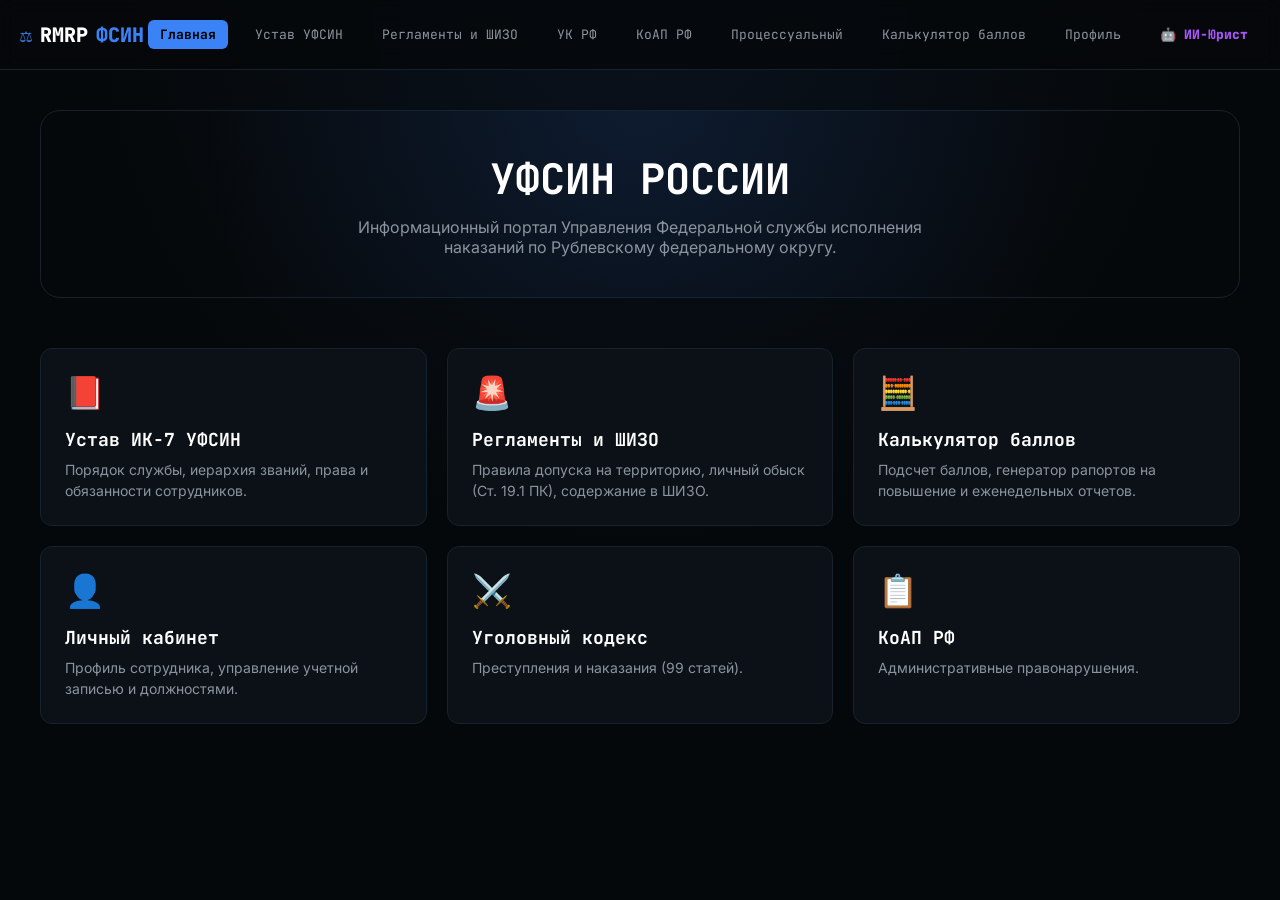
==== index.html @ be0ff06b "Create index.html" ====
<!DOCTYPE html>
<html lang="ru">
<head>
<meta charset="UTF-8">
<meta name="viewport" content="width=device-width, initial-scale=1.0">
<meta name="theme-color" content="#05080a">
<title>RMRP | УФСИН РФ</title>
<link rel="icon" href="data:image/svg+xml,<svg xmlns='http://www.w3.org/2000/svg' viewBox='0 0 100 100'><text y='.9em' font-size='90'>⚖️</text></svg>">
<link href="https://fonts.googleapis.com/css2?family=Inter:wght@400;600;800&family=JetBrains+Mono:wght@400;700&display=swap" rel="stylesheet">
<style>
:root { 
  --bg: #05080a; 
  --card: #0b1116; 
  --border: #16222d; 
  --accent: #3b82f6; /* Синий ФСИН */
  --text: #c9d1d9; 
  --dim: #8b949e; 
}
body { 
  background-color: var(--bg); 
  background-image: radial-gradient(circle at 50% 0%, rgba(59, 130, 246, 0.08), transparent 50%), linear-gradient(rgba(5, 8, 10, 0.95), rgba(5, 8, 10, 0.98));
  background-attachment: fixed; color: var(--text); font-family: 'Inter', sans-serif; margin: 0; padding: 0;
  min-height: 100vh;
}
header { border-bottom: 1px solid var(--border); padding: 20px; display: flex; justify-content: space-between; align-items: center; background: rgba(5, 8, 10, 0.8); backdrop-filter: blur(10px); position: sticky; top: 0; z-index: 100; }
.logo { font-size: 20px; font-weight: 900; font-family: 'JetBrains Mono', monospace; color: #fff; text-decoration: none; display: flex; align-items: center; gap: 8px; }
.logo span { color: var(--accent); }
nav { display: flex; gap: 15px; font-family: 'JetBrains Mono', monospace; font-size: 13px; }
nav a { color: var(--dim); text-decoration: none; padding: 6px 12px; transition: 0.2s; border-radius: 6px; }
nav a:hover, nav a.active { background: rgba(59, 130, 246, 0.1); color: var(--accent); }
nav a.active { background: var(--accent); color: #000; font-weight: bold; }
.container { max-width: 1200px; margin: 0 auto; padding: 40px 20px; }
.hero { text-align: center; margin-bottom: 50px; padding: 40px 20px; background: radial-gradient(circle at 50% 0%, rgba(59, 130, 246, 0.1), transparent 70%); border-radius: 20px; border: 1px solid var(--border); }
.hero h1 { font-family: 'JetBrains Mono', monospace; font-size: 42px; color: #fff; margin: 0 0 10px 0; }
.hero p { color: var(--dim); font-size: 16px; max-width: 600px; margin: 0 auto; }
.grid { display: grid; grid-template-columns: repeat(auto-fill, minmax(300px, 1fr)); gap: 20px; }
.card { background: var(--card); border: 1px solid var(--border); border-radius: 12px; padding: 24px; text-decoration: none; color: inherit; transition: 0.3s; position: relative; overflow: hidden; display: flex; flex-direction: column; }
.card:hover { transform: translateY(-4px); border-color: var(--accent); box-shadow: 0 10px 30px rgba(0,0,0,0.5); }
.card::before { content: ""; position: absolute; left: 0; top: 0; bottom: 0; width: 4px; background: var(--accent); opacity: 0; transition: 0.3s; }
.card:hover::before { opacity: 1; }
.card-icon { font-size: 32px; margin-bottom: 16px; }
.card-title { font-family: 'JetBrains Mono', monospace; font-size: 18px; font-weight: 700; color: #fff; margin-bottom: 8px; }
.card-desc { font-size: 14px; color: var(--dim); line-height: 1.5; }

/* ИИ-ПОМОЩНИК */
#aiBtn { color: #a855f7; font-weight: 900; cursor: pointer; }
.ai-dropdown { position: absolute; top: 70px; right: 20px; width: 350px; background: #0b1116; border: 1px solid #a855f7; border-radius: 12px; box-shadow: 0 10px 40px rgba(0,0,0,0.8); display: none; flex-direction: column; z-index: 999; overflow: hidden; }
.ai-dropdown.active { display: flex; animation: dropIn 0.3s ease; }
@keyframes dropIn { from { opacity: 0; transform: translateY(-10px); } to { opacity: 1; transform: translateY(0); } }
.ai-chat-head { padding: 12px 16px; border-bottom: 1px solid #1a242b; background: #0f1419; display: flex; justify-content: space-between; align-items: center; font-family: monospace; font-size: 13px; font-weight: bold; color: #fff; }
.ai-chat-body { max-height: 300px; overflow-y: auto; padding: 12px; display: flex; flex-direction: column; gap: 8px; background: #05080a; }
.ai-msg { max-width: 85%; padding: 8px 12px; border-radius: 10px; font-size: 12.5px; line-height: 1.4; word-wrap: break-word; }
.ai-msg.bot { background: rgba(168, 85, 247, 0.1); border: 1px solid rgba(168, 85, 247, 0.2); color: #c9d1d9; align-self: flex-start; }
.ai-msg.user { background: #a855f7; color: #fff; align-self: flex-end; }
.ai-msg a { color: #3b82f6; font-weight: bold; text-decoration: none; }
.ai-chat-input-wrap { padding: 10px; border-top: 1px solid #1a242b; display: flex; gap: 8px; background: #0f1419; }
.ai-chat-input { flex: 1; padding: 8px 12px; border-radius: 6px; background: #000; border: 1px solid #1a242b; color: #fff; outline: none; font-family: inherit; }
.ai-chat-send { padding: 0 12px; border-radius: 6px; background: #a855f7; color: #fff; font-weight: bold; border: none; cursor: pointer; }
</style>
</head>
<body>

<header>
  <a href="index.html" class="logo"><span>⚖️</span> RMRP <span>ФСИН</span></a>
  <nav>
    <a href="index.html" class="active">Главная</a>
    <a href="federation-charter.html">Устав УФСИН</a>
    <a href="federation-rules.html">Регламенты и ШИЗО</a>
    <a href="uk.html">УК РФ</a>
    <a href="koap.html">КоАП РФ</a>
    <a href="process.html">Процессуальный</a>
    <a href="audit.html">Калькулятор баллов</a>
    <a href="profile.html">Профиль</a>
    <a href="#" id="aiBtn">🤖 ИИ-Юрист</a>
  </nav>
</header>

<!-- ИИ-ОКНО -->
<div class="ai-dropdown" id="aiDropdown">
  <div class="ai-chat-head">
    <span><span style="color:#a855f7">●</span> Юрист ФСИН (ИИ)</span>
    <span style="font-size:10px; color:#8b949e;">СПРАВКА</span>
  </div>
  <div class="ai-chat-body" id="aiChatBody">
    <div class="ai-msg bot">Приветствую. Спроси меня о статье (напр: "срок за кражу").</div>
  </div>
  <div class="ai-chat-input-wrap">
    <input type="text" class="ai-chat-input" id="aiChatInput" placeholder="Введите вопрос..." onkeypress="if(event.key==='Enter')window.sendAI()">
    <button class="ai-chat-send" onclick="window.sendAI()">➤</button>
  </div>
</div>

<div class="container">
  <div class="hero">
    <h1>УФСИН РОССИИ</h1>
    <p>Информационный портал Управления Федеральной службы исполнения наказаний по Рублевскому федеральному округу.</p>
  </div>

  <div class="grid">
    <a href="federation-charter.html" class="card">
      <div class="card-icon">📕</div>
      <div class="card-title">Устав ИК-7 УФСИН</div>
      <div class="card-desc">Порядок службы, иерархия званий, права и обязанности сотрудников.</div>
    </a>
    <a href="federation-rules.html" class="card">
      <div class="card-icon">🚨</div>
      <div class="card-title">Регламенты и ШИЗО</div>
      <div class="card-desc">Правила допуска на территорию, личный обыск (Ст. 19.1 ПК), содержание в ШИЗО.</div>
    </a>
    <a href="audit.html" class="card">
      <div class="card-icon">🧮</div>
      <div class="card-title">Калькулятор баллов</div>
      <div class="card-desc">Подсчет баллов, генератор рапортов на повышение и еженедельных отчетов.</div>
    </a>
    <a href="profile.html" class="card">
      <div class="card-icon">👤</div>
      <div class="card-title">Личный кабинет</div>
      <div class="card-desc">Профиль сотрудника, управление учетной записью и должностями.</div>
    </a>
    <a href="uk.html" class="card">
      <div class="card-icon">⚔️</div>
      <div class="card-title">Уголовный кодекс</div>
      <div class="card-desc">Преступления и наказания (99 статей).</div>
    </a>
    <a href="koap.html" class="card">
      <div class="card-icon">📋</div>
      <div class="card-title">КоАП РФ</div>
      <div class="card-desc">Административные правонарушения.</div>
    </a>
  </div>
</div>

<script>
  var aiBtn = document.getElementById('aiBtn');
  var aiDropdown = document.getElementById('aiDropdown');

  aiBtn.addEventListener('click', function(e) {
    e.preventDefault();
    aiDropdown.classList.toggle('active');
    if (aiDropdown.classList.contains('active')) {
      document.getElementById('aiChatInput').focus();
    }
  });

  document.addEventListener('click', function(e) {
    if (!aiDropdown.contains(e.target) && !aiBtn.contains(e.target)) {
      aiDropdown.classList.remove('active');
    }
  });

  window.sendAI = function() {
    var input = document.getElementById('aiChatInput');
    var body = document.getElementById('aiChatBody');
    var query = input.value.toLowerCase().trim();
    if (!query) return;

    var userMsg = document.createElement('div');
    userMsg.className = 'ai-msg user';
    userMsg.textContent = input.value;
    body.appendChild(userMsg);
    input.value = '';
    body.scrollTop = body.scrollHeight;

    setTimeout(function() {
      var bestMatch = null;
      var maxScore = 0;
      var KB = [
        { keys: ['убийство', 'убил'], title: 'Статья 37 УК РФ', ans: 'Убийство. 7 лет лишения свободы.', url: 'uk.html#art-37' },
        { keys: ['кража', 'украл'], title: 'Статья 44 УК РФ', ans: 'Кража. Штраф 30.000 или 3 года.', url: 'uk.html#art-44' },
        { keys: ['грабеж', 'ограбил'], title: 'Статья 46 УК РФ', ans: 'Грабеж. 4 года лишения свободы.', url: 'uk.html#art-46' },
        { keys: ['разбой', 'напал'], title: 'Статья 47 УК РФ', ans: 'Разбой. 5 лет лишения свободы.', url: 'uk.html#art-47' },
        { keys: ['адвокат'], title: 'Статья 9 ПК РФ', ans: 'Ожидание адвоката 5 минут.', url: 'process.html' },
        { keys: ['задержание'], title: 'Статья 6 ПК РФ', ans: 'Задержание не более 60 минут.', url: 'process.html' },
        { keys: ['обыск'], title: 'Статья 19.1 ПК РФ', ans: 'Личный обыск без постановления при задержании.', url: 'federation-rules.html' },
        { keys: ['шизо', 'изолятор'], title: 'ШИЗО', ans: 'Помещение в ШИЗО за нарушение режима.', url: 'federation-rules.html' }
      ];

      KB.forEach(function(item) {
        var score = 0;
        item.keys.forEach(function(k) { if (query.includes(k)) score++; });
        if (score > maxScore) { maxScore = score; bestMatch = item; }
      });

      var botMsg = document.createElement('div');
      botMsg.className = 'ai-msg bot';
      if (bestMatch) {
        botMsg.innerHTML = '<strong>' + bestMatch.title + '</strong><br>' + bestMatch.ans + '<br><br><a href="' + bestMatch.url + '">🔗 Перейти к статье</a>';
      } else {
        botMsg.innerHTML = 'Не нашел статью. Спросите иначе (напр: "срок за кражу").';
      }
      body.appendChild(botMsg);
      body.scrollTop = body.scrollHeight;
    }, 500);
  };
</script>
</body>
</html>
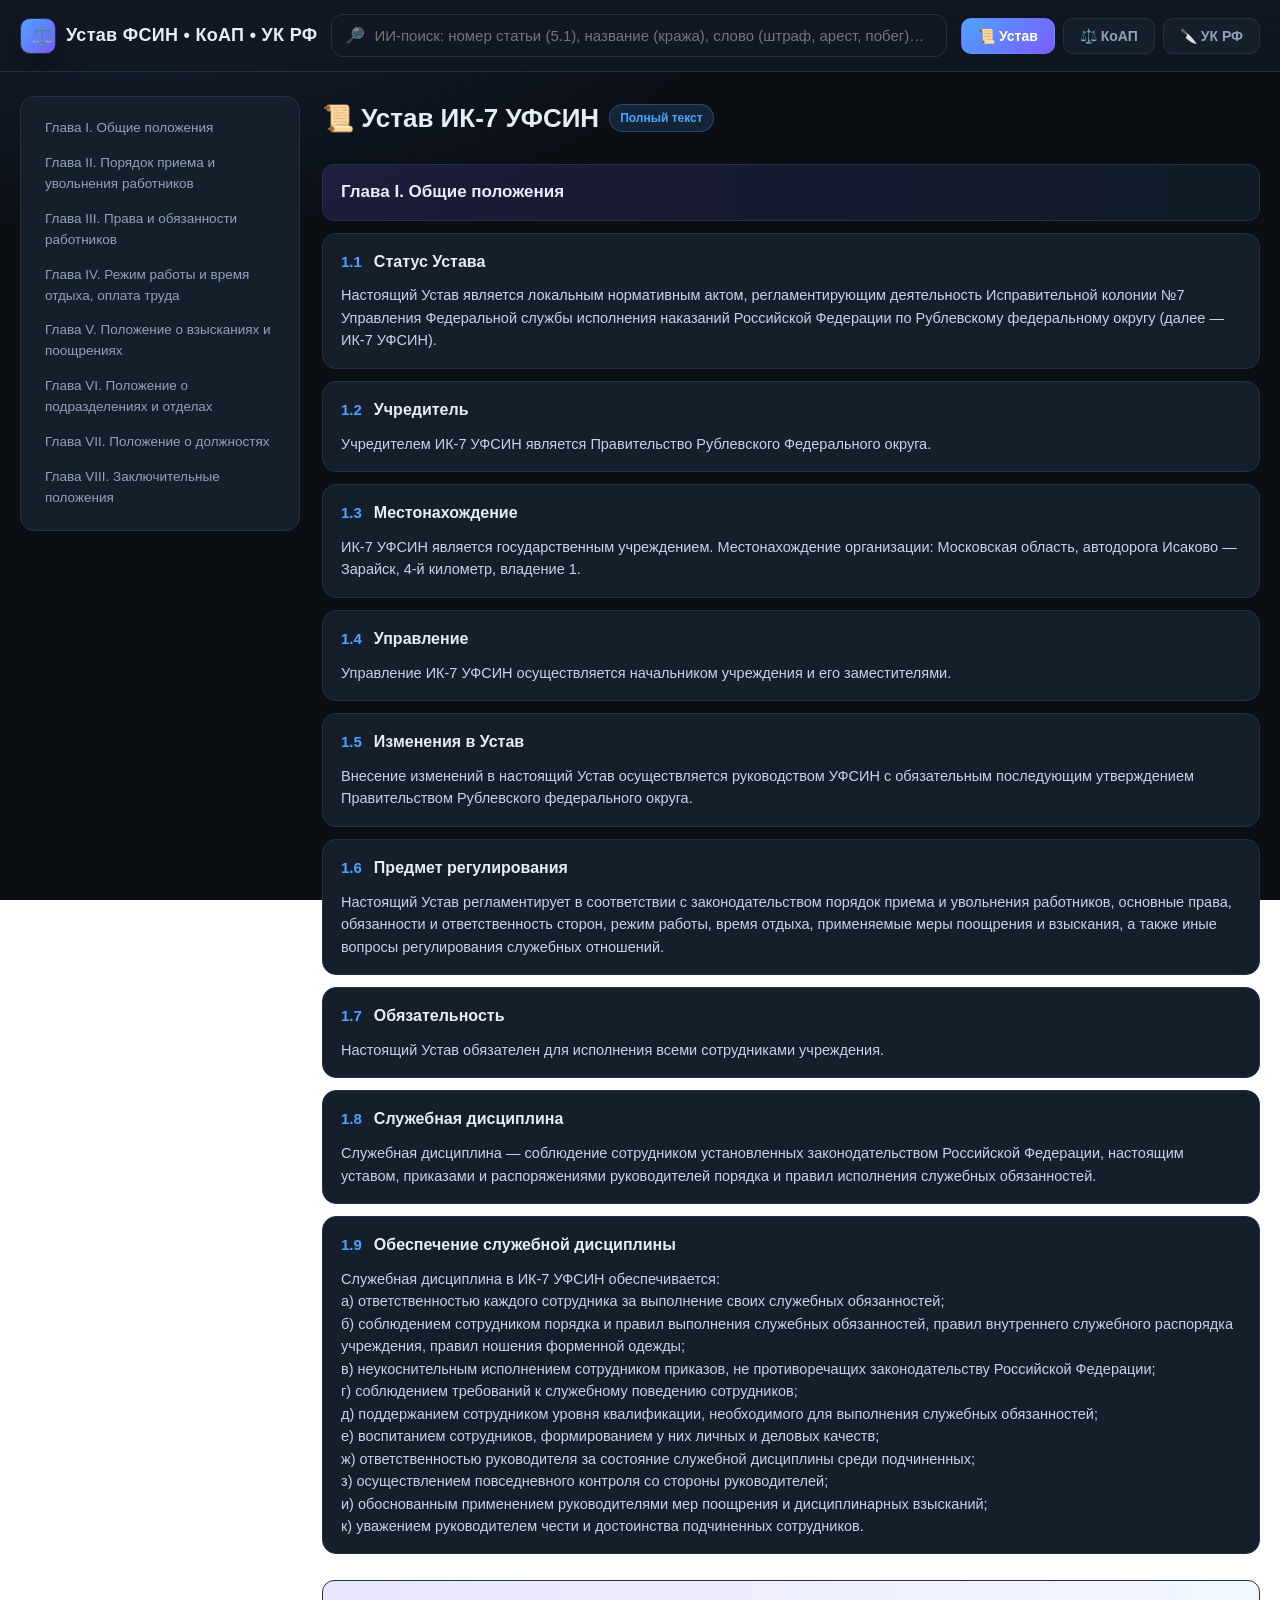
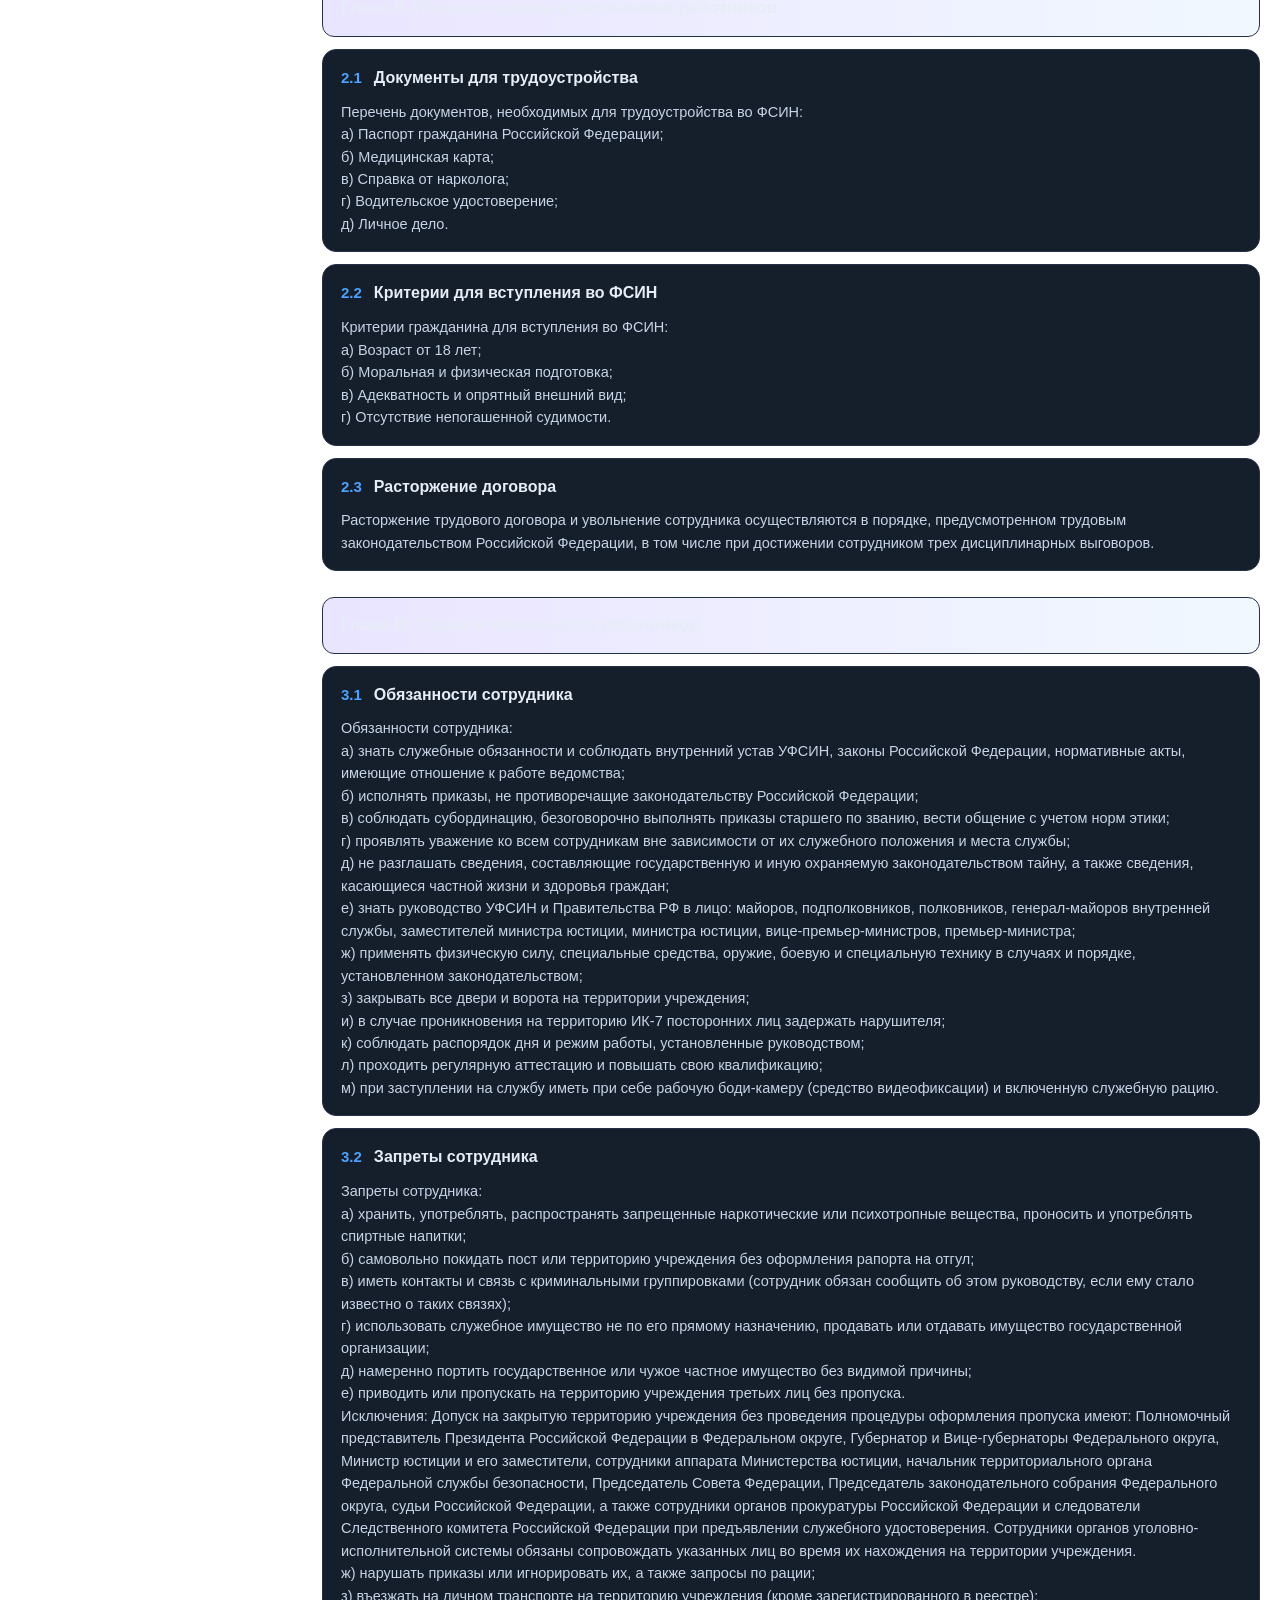
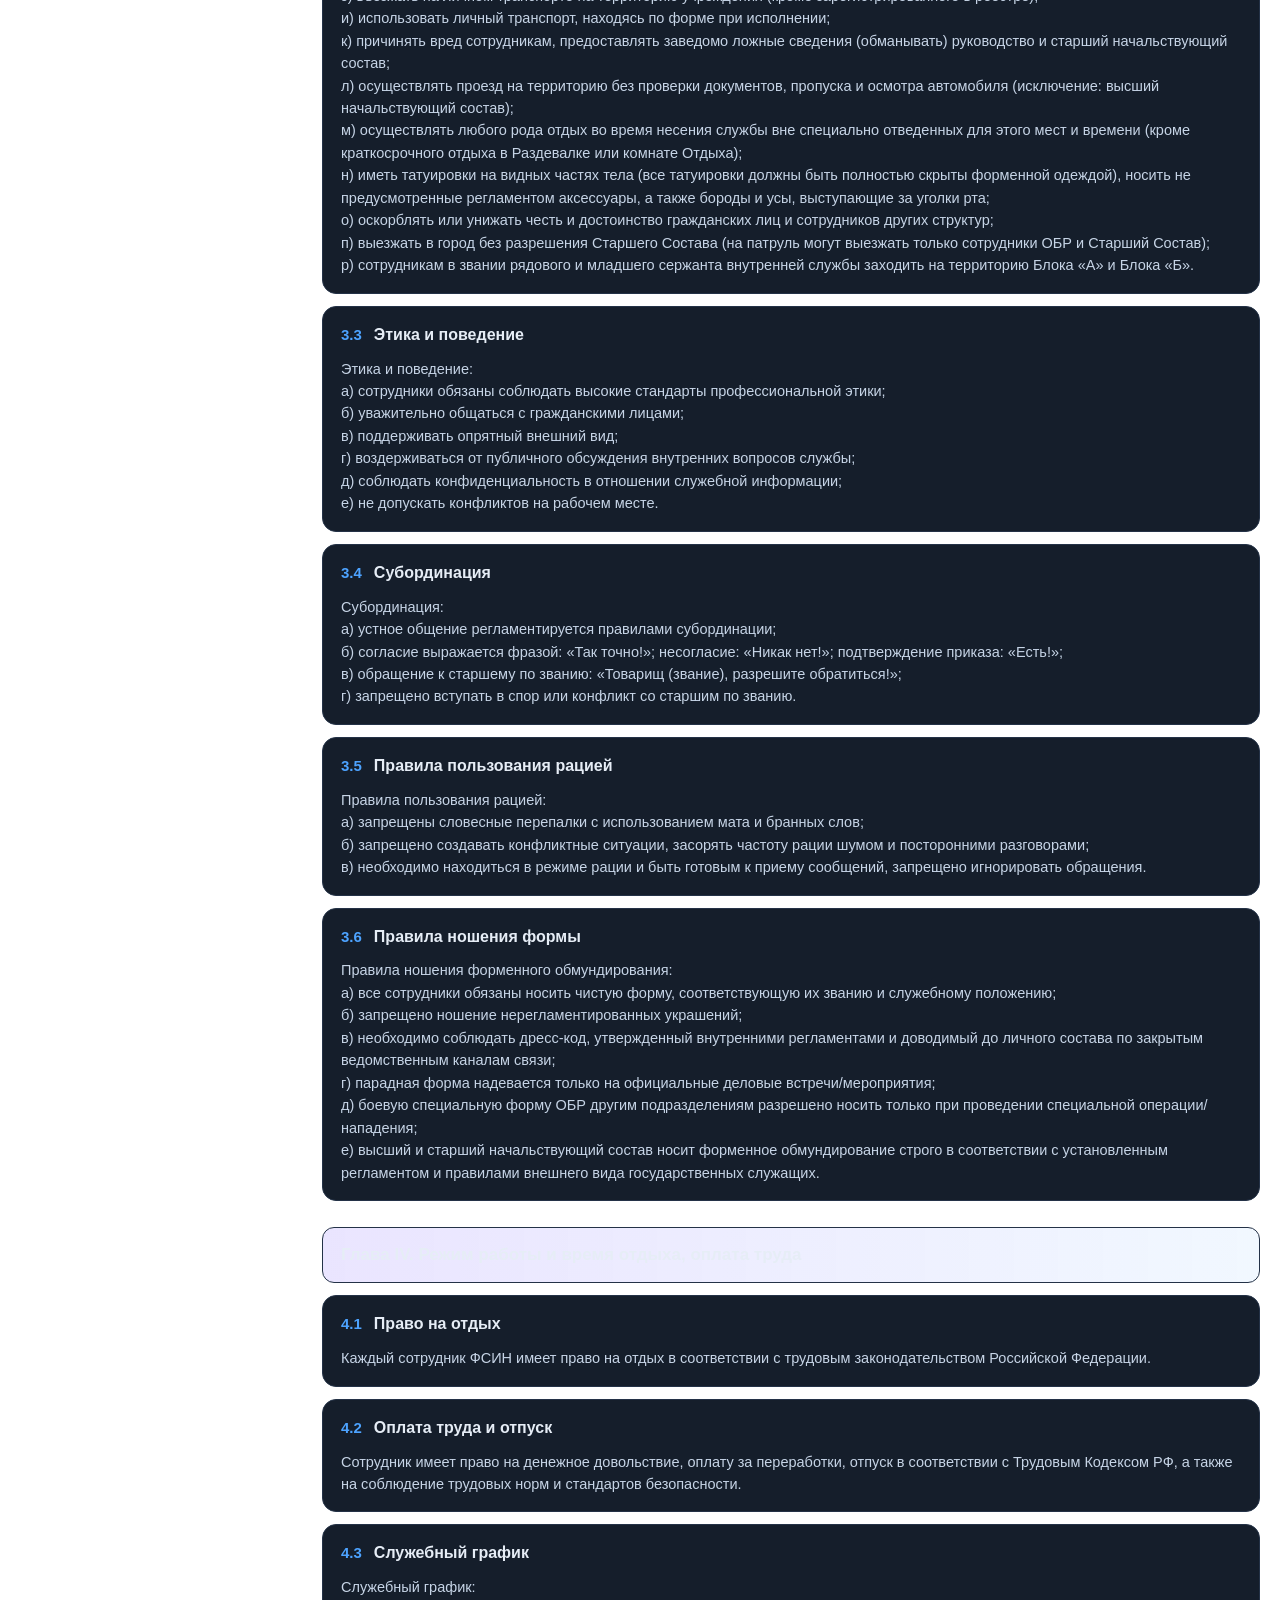
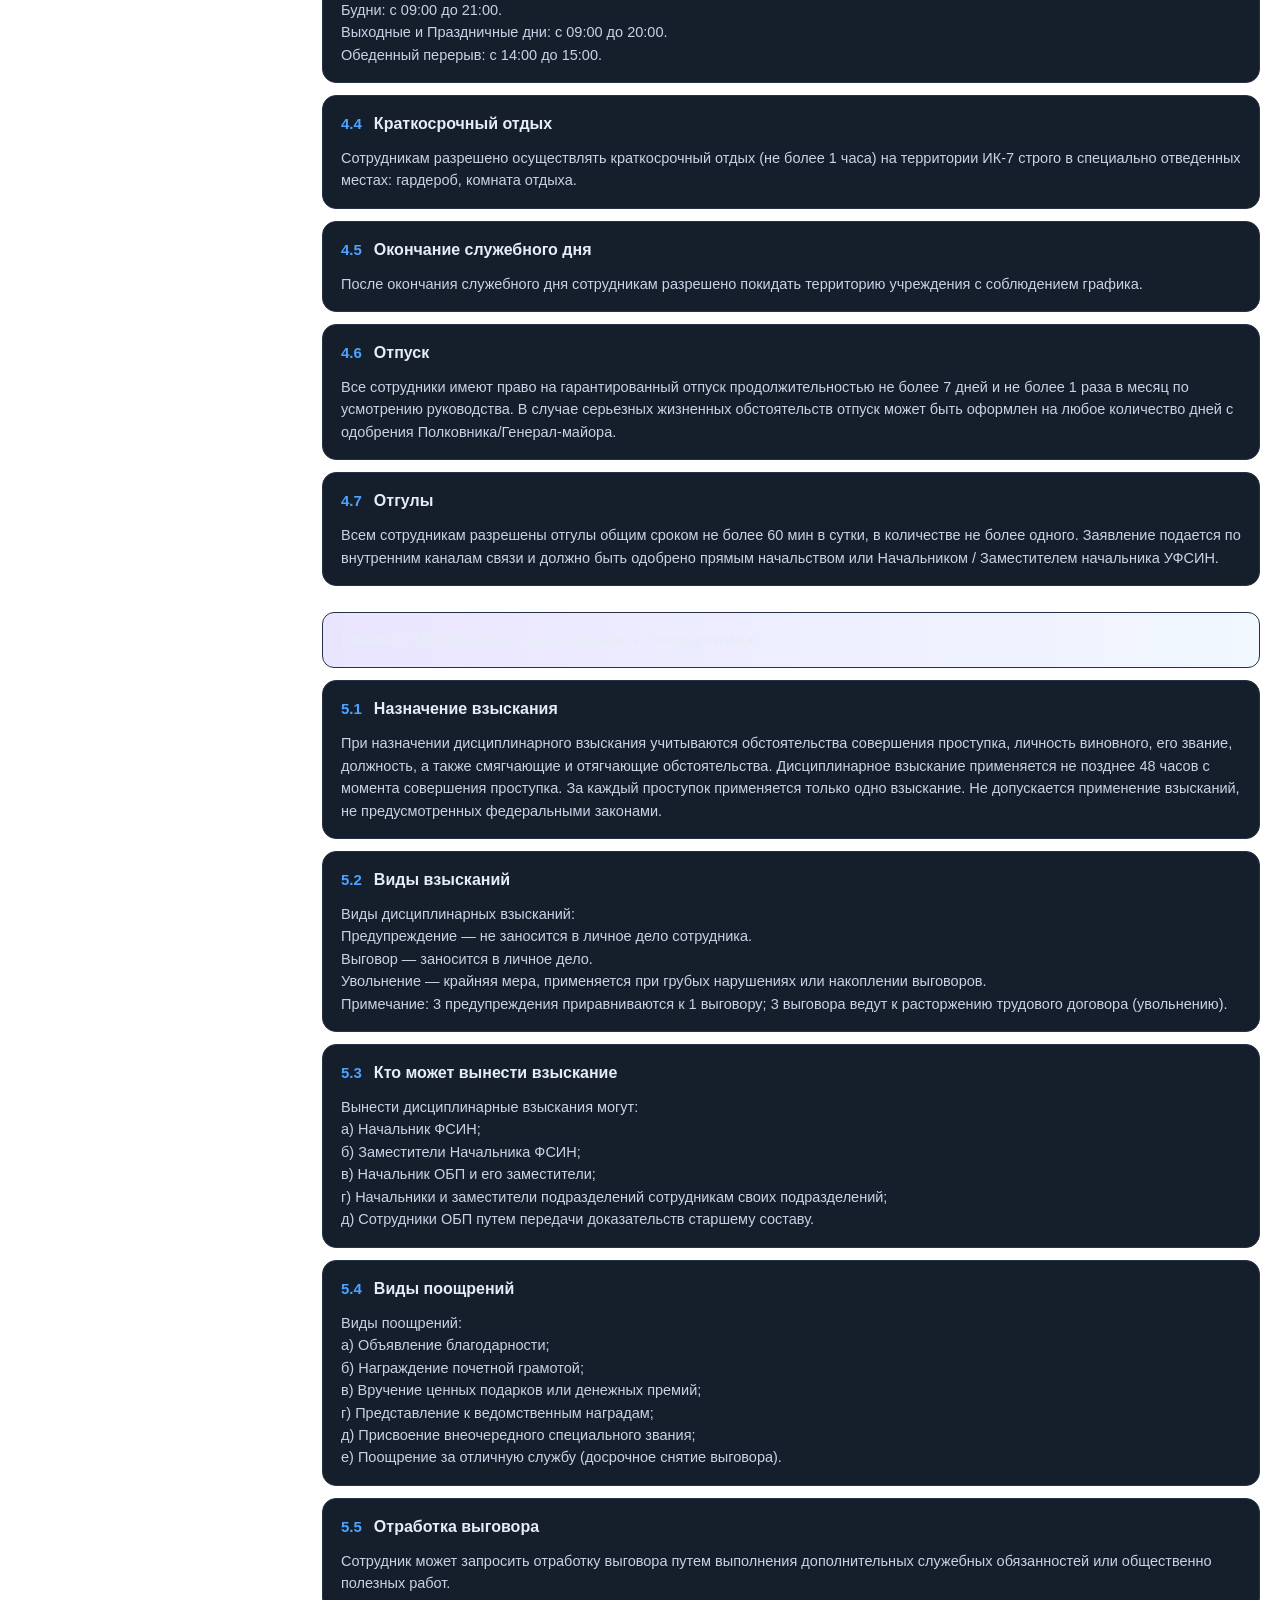
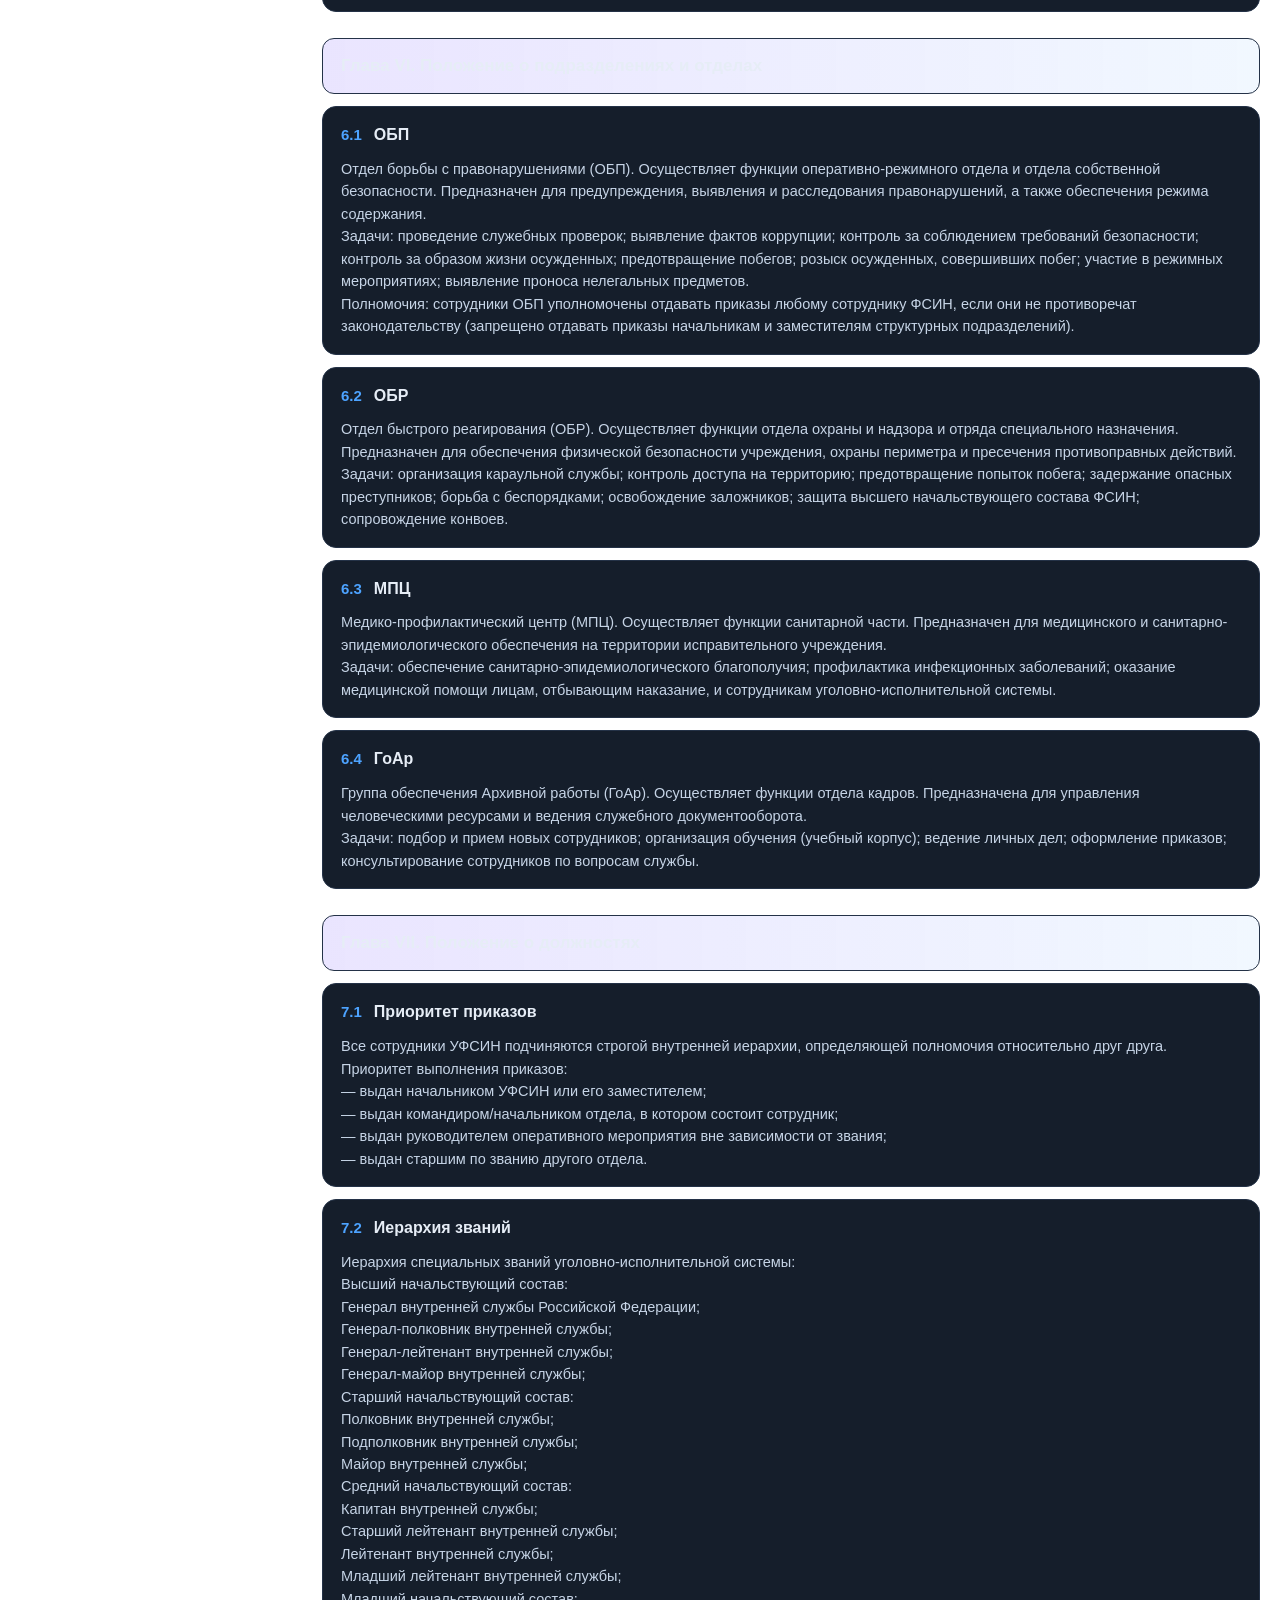
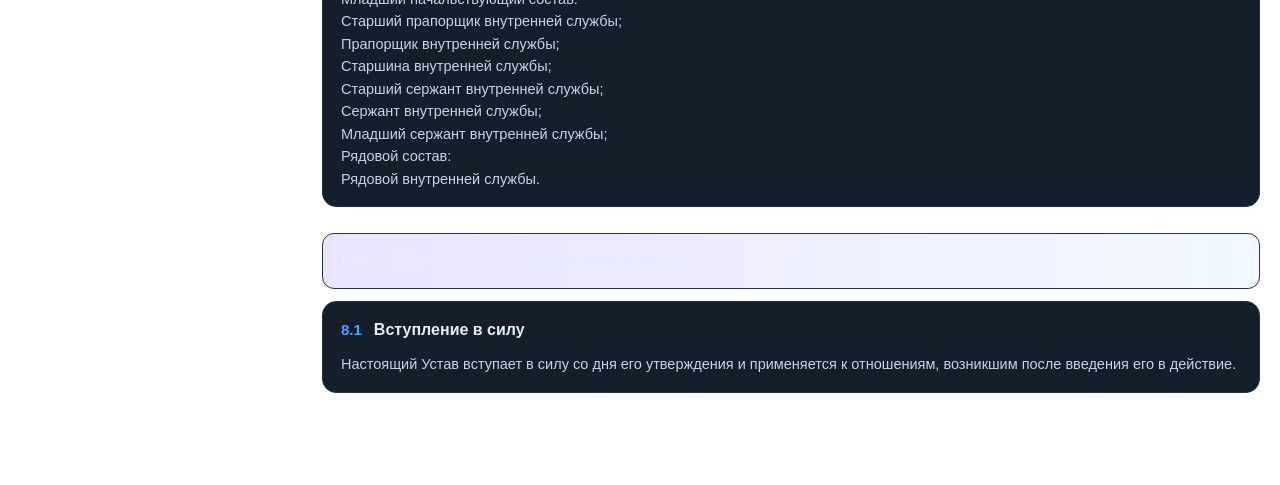
==== commit a7d03d49: "Update index.html" ====
--- a/index.html
+++ b/index.html
@@ -3,195 +3,1456 @@
 <head>
 <meta charset="UTF-8">
 <meta name="viewport" content="width=device-width, initial-scale=1.0">
-<meta name="theme-color" content="#05080a">
-<title>RMRP | УФСИН РФ</title>
-<link rel="icon" href="data:image/svg+xml,<svg xmlns='http://www.w3.org/2000/svg' viewBox='0 0 100 100'><text y='.9em' font-size='90'>⚖️</text></svg>">
-<link href="https://fonts.googleapis.com/css2?family=Inter:wght@400;600;800&family=JetBrains+Mono:wght@400;700&display=swap" rel="stylesheet">
+<title>Устав ФСИН • КоАП • УК РФ — Справочник</title>
 <style>
-:root { 
-  --bg: #05080a; 
-  --card: #0b1116; 
-  --border: #16222d; 
-  --accent: #3b82f6; /* Синий ФСИН */
-  --text: #c9d1d9; 
-  --dim: #8b949e; 
-}
-body { 
-  background-color: var(--bg); 
-  background-image: radial-gradient(circle at 50% 0%, rgba(59, 130, 246, 0.08), transparent 50%), linear-gradient(rgba(5, 8, 10, 0.95), rgba(5, 8, 10, 0.98));
-  background-attachment: fixed; color: var(--text); font-family: 'Inter', sans-serif; margin: 0; padding: 0;
-  min-height: 100vh;
-}
-header { border-bottom: 1px solid var(--border); padding: 20px; display: flex; justify-content: space-between; align-items: center; background: rgba(5, 8, 10, 0.8); backdrop-filter: blur(10px); position: sticky; top: 0; z-index: 100; }
-.logo { font-size: 20px; font-weight: 900; font-family: 'JetBrains Mono', monospace; color: #fff; text-decoration: none; display: flex; align-items: center; gap: 8px; }
-.logo span { color: var(--accent); }
-nav { display: flex; gap: 15px; font-family: 'JetBrains Mono', monospace; font-size: 13px; }
-nav a { color: var(--dim); text-decoration: none; padding: 6px 12px; transition: 0.2s; border-radius: 6px; }
-nav a:hover, nav a.active { background: rgba(59, 130, 246, 0.1); color: var(--accent); }
-nav a.active { background: var(--accent); color: #000; font-weight: bold; }
-.container { max-width: 1200px; margin: 0 auto; padding: 40px 20px; }
-.hero { text-align: center; margin-bottom: 50px; padding: 40px 20px; background: radial-gradient(circle at 50% 0%, rgba(59, 130, 246, 0.1), transparent 70%); border-radius: 20px; border: 1px solid var(--border); }
-.hero h1 { font-family: 'JetBrains Mono', monospace; font-size: 42px; color: #fff; margin: 0 0 10px 0; }
-.hero p { color: var(--dim); font-size: 16px; max-width: 600px; margin: 0 auto; }
-.grid { display: grid; grid-template-columns: repeat(auto-fill, minmax(300px, 1fr)); gap: 20px; }
-.card { background: var(--card); border: 1px solid var(--border); border-radius: 12px; padding: 24px; text-decoration: none; color: inherit; transition: 0.3s; position: relative; overflow: hidden; display: flex; flex-direction: column; }
-.card:hover { transform: translateY(-4px); border-color: var(--accent); box-shadow: 0 10px 30px rgba(0,0,0,0.5); }
-.card::before { content: ""; position: absolute; left: 0; top: 0; bottom: 0; width: 4px; background: var(--accent); opacity: 0; transition: 0.3s; }
-.card:hover::before { opacity: 1; }
-.card-icon { font-size: 32px; margin-bottom: 16px; }
-.card-title { font-family: 'JetBrains Mono', monospace; font-size: 18px; font-weight: 700; color: #fff; margin-bottom: 8px; }
-.card-desc { font-size: 14px; color: var(--dim); line-height: 1.5; }
-
-/* ИИ-ПОМОЩНИК */
-#aiBtn { color: #a855f7; font-weight: 900; cursor: pointer; }
-.ai-dropdown { position: absolute; top: 70px; right: 20px; width: 350px; background: #0b1116; border: 1px solid #a855f7; border-radius: 12px; box-shadow: 0 10px 40px rgba(0,0,0,0.8); display: none; flex-direction: column; z-index: 999; overflow: hidden; }
-.ai-dropdown.active { display: flex; animation: dropIn 0.3s ease; }
-@keyframes dropIn { from { opacity: 0; transform: translateY(-10px); } to { opacity: 1; transform: translateY(0); } }
-.ai-chat-head { padding: 12px 16px; border-bottom: 1px solid #1a242b; background: #0f1419; display: flex; justify-content: space-between; align-items: center; font-family: monospace; font-size: 13px; font-weight: bold; color: #fff; }
-.ai-chat-body { max-height: 300px; overflow-y: auto; padding: 12px; display: flex; flex-direction: column; gap: 8px; background: #05080a; }
-.ai-msg { max-width: 85%; padding: 8px 12px; border-radius: 10px; font-size: 12.5px; line-height: 1.4; word-wrap: break-word; }
-.ai-msg.bot { background: rgba(168, 85, 247, 0.1); border: 1px solid rgba(168, 85, 247, 0.2); color: #c9d1d9; align-self: flex-start; }
-.ai-msg.user { background: #a855f7; color: #fff; align-self: flex-end; }
-.ai-msg a { color: #3b82f6; font-weight: bold; text-decoration: none; }
-.ai-chat-input-wrap { padding: 10px; border-top: 1px solid #1a242b; display: flex; gap: 8px; background: #0f1419; }
-.ai-chat-input { flex: 1; padding: 8px 12px; border-radius: 6px; background: #000; border: 1px solid #1a242b; color: #fff; outline: none; font-family: inherit; }
-.ai-chat-send { padding: 0 12px; border-radius: 6px; background: #a855f7; color: #fff; font-weight: bold; border: none; cursor: pointer; }
+  :root{
+    --bg:#0b0f14;
+    --bg2:#111823;
+    --card:#151e2b;
+    --card2:#1a2536;
+    --line:#243247;
+    --txt:#e6edf6;
+    --muted:#8ea3bd;
+    --accent:#4da3ff;
+    --accent2:#7c5cff;
+    --ok:#2ecc71;
+    --warn:#ffb020;
+    --danger:#ff4d5e;
+    --shadow:0 10px 30px rgba(0,0,0,.35);
+    --radius:14px;
+  }
+  *{box-sizing:border-box}
+  html,body{margin:0;padding:0;background:radial-gradient(1200px 600px at 10% -10%, #16233a 0%, var(--bg) 55%) fixed;color:var(--txt);font-family:"Segoe UI",Roboto,Arial,sans-serif;line-height:1.55}
+  a{color:var(--accent);text-decoration:none}
+  header{
+    position:sticky;top:0;z-index:50;
+    backdrop-filter:blur(14px);
+    background:linear-gradient(180deg, rgba(17,24,35,.92), rgba(17,24,35,.75));
+    border-bottom:1px solid var(--line);
+  }
+  .topbar{max-width:1400px;margin:0 auto;padding:14px 20px;display:flex;gap:14px;align-items:center;flex-wrap:wrap}
+  .logo{display:flex;align-items:center;gap:10px;font-weight:800;font-size:18px;letter-spacing:.3px}
+  .logo .badge{width:36px;height:36px;border-radius:10px;background:linear-gradient(135deg,var(--accent),var(--accent2));display:grid;place-items:center;font-size:18px;box-shadow:var(--shadow)}
+  .search-wrap{flex:1;min-width:260px;position:relative}
+  #search{
+    width:100%;padding:12px 16px 12px 42px;border-radius:12px;border:1px solid var(--line);
+    background:var(--bg2);color:var(--txt);font-size:15px;outline:none;transition:.2s;
+  }
+  #search:focus{border-color:var(--accent);box-shadow:0 0 0 3px rgba(77,163,255,.15)}
+  .search-icon{position:absolute;left:14px;top:50%;transform:translateY(-50%);opacity:.6}
+  .tabs{display:flex;gap:8px;flex-wrap:wrap}
+  .tab{padding:9px 16px;border-radius:10px;border:1px solid var(--line);background:var(--card);color:var(--muted);cursor:pointer;font-weight:600;font-size:14px;transition:.2s}
+  .tab:hover{color:var(--txt);border-color:#34496a}
+  .tab.active{background:linear-gradient(135deg,var(--accent),var(--accent2));color:#fff;border-color:transparent}
+  .layout{max-width:1400px;margin:0 auto;display:grid;grid-template-columns:280px 1fr;gap:22px;padding:22px 20px 80px}
+  nav.toc{
+    position:sticky;top:96px;align-self:start;max-height:calc(100vh - 120px);overflow:auto;
+    background:var(--card);border:1px solid var(--line);border-radius:var(--radius);padding:14px;
+  }
+  nav.toc h4{margin:10px 6px 6px;font-size:11px;letter-spacing:1.4px;text-transform:uppercase;color:var(--muted)}
+  nav.toc a{display:block;padding:7px 10px;border-radius:8px;color:var(--muted);font-size:13.5px}
+  nav.toc a:hover{background:var(--card2);color:var(--txt)}
+  main{min-width:0}
+  section.doc{display:none}
+  section.doc.active{display:block;animation:fade .25s ease}
+  @keyframes fade{from{opacity:0;transform:translateY(6px)}to{opacity:1;transform:none}}
+  .doc-title{font-size:26px;font-weight:800;margin:4px 0 18px;display:flex;align-items:center;gap:10px}
+  .doc-title .pill{font-size:12px;font-weight:700;padding:4px 10px;border-radius:999px;background:rgba(77,163,255,.15);color:var(--accent);border:1px solid rgba(77,163,255,.3)}
+  .chapter{margin:26px 0 10px;padding:14px 18px;border-radius:12px;background:linear-gradient(90deg, rgba(124,92,255,.16), rgba(77,163,255,.08));border:1px solid var(--line);font-weight:800;font-size:17px;scroll-margin-top:100px}
+  .article{background:var(--card);border:1px solid var(--line);border-radius:var(--radius);padding:16px 18px;margin:12px 0;transition:.2s;scroll-margin-top:100px}
+  .article:hover{border-color:#34496a;transform:translateY(-1px)}
+  .article.hit{outline:2px solid var(--accent);box-shadow:0 0 0 4px rgba(77,163,255,.15)}
+  .art-head{display:flex;align-items:flex-start;gap:12px;justify-content:space-between;flex-wrap:wrap}
+  .art-num{font-weight:800;color:var(--accent);font-size:15px;white-space:nowrap}
+  .art-title{font-weight:700;font-size:16px;flex:1;min-width:200px}
+  .art-body{margin-top:10px;color:#c6d4e6;font-size:14.5px;white-space:pre-wrap}
+  .badges{display:flex;gap:6px;flex-wrap:wrap;margin-top:10px}
+  .badge{font-size:12px;font-weight:700;padding:4px 10px;border-radius:999px;border:1px solid var(--line);background:var(--card2)}
+  .b-fine{color:#ffd166;border-color:rgba(255,209,102,.35);background:rgba(255,209,102,.08)}
+  .b-term{color:#ff7b8a;border-color:rgba(255,123,138,.35);background:rgba(255,123,138,.08)}
+  .b-prp{color:#9b8cff;border-color:rgba(155,140,255,.35);background:rgba(155,140,255,.08)}
+  .b-ok{color:#5ee6a0;border-color:rgba(94,230,160,.35);background:rgba(94,230,160,.08)}
+  .b-warn{color:#ffb020;border-color:rgba(255,176,32,.35);background:rgba(255,176,32,.08)}
+  .no-results{padding:40px;text-align:center;color:var(--muted);border:1px dashed var(--line);border-radius:var(--radius);margin:20px 0}
+  .hit-stats{position:fixed;right:20px;bottom:20px;background:var(--card);border:1px solid var(--line);border-radius:12px;padding:10px 16px;font-size:13px;color:var(--muted);box-shadow:var(--shadow);display:none;z-index:60}
+  .hit-stats.show{display:block}
+  .hit-stats b{color:var(--accent)}
+  @media(max-width:900px){.layout{grid-template-columns:1fr}nav.toc{position:static;max-height:none;order:2}}
+  ::-webkit-scrollbar{width:10px;height:10px}
+  ::-webkit-scrollbar-thumb{background:#26364f;border-radius:10px}
+  ::-webkit-scrollbar-track{background:transparent}
+  mark{background:rgba(77,163,255,.35);color:#fff;border-radius:3px;padding:0 2px}
 </style>
 </head>
 <body>
 
 <header>
-  <a href="index.html" class="logo"><span>⚖️</span> RMRP <span>ФСИН</span></a>
-  <nav>
-    <a href="index.html" class="active">Главная</a>
-    <a href="federation-charter.html">Устав УФСИН</a>
-    <a href="federation-rules.html">Регламенты и ШИЗО</a>
-    <a href="uk.html">УК РФ</a>
-    <a href="koap.html">КоАП РФ</a>
-    <a href="process.html">Процессуальный</a>
-    <a href="audit.html">Калькулятор баллов</a>
-    <a href="profile.html">Профиль</a>
-    <a href="#" id="aiBtn">🤖 ИИ-Юрист</a>
-  </nav>
+  <div class="topbar">
+    <div class="logo"><div class="badge">⚖️</div><div>Устав ФСИН • КоАП • УК РФ</div></div>
+    <div class="search-wrap">
+      <span class="search-icon">🔎</span>
+      <input id="search" type="text" placeholder="ИИ-поиск: номер статьи (5.1), название (кража), слово (штраф, арест, побег)…">
+    </div>
+    <div class="tabs">
+      <button class="tab active" data-doc="ustav">📜 Устав</button>
+      <button class="tab" data-doc="koap">⚖️ КоАП</button>
+      <button class="tab" data-doc="uk">🔪 УК РФ</button>
+    </div>
+  </div>
 </header>
 
-<!-- ИИ-ОКНО -->
-<div class="ai-dropdown" id="aiDropdown">
-  <div class="ai-chat-head">
-    <span><span style="color:#a855f7">●</span> Юрист ФСИН (ИИ)</span>
-    <span style="font-size:10px; color:#8b949e;">СПРАВКА</span>
-  </div>
-  <div class="ai-chat-body" id="aiChatBody">
-    <div class="ai-msg bot">Приветствую. Спроси меня о статье (напр: "срок за кражу").</div>
-  </div>
-  <div class="ai-chat-input-wrap">
-    <input type="text" class="ai-chat-input" id="aiChatInput" placeholder="Введите вопрос..." onkeypress="if(event.key==='Enter')window.sendAI()">
-    <button class="ai-chat-send" onclick="window.sendAI()">➤</button>
-  </div>
+<div class="layout">
+  <nav class="toc" id="toc"></nav>
+  <main id="main">
+
+    <!-- ================= УСТАВ ================= -->
+    <section class="doc active" id="doc-ustav">
+      <div class="doc-title">📜 Устав ИК-7 УФСИН <span class="pill">Полный текст</span></div>
+
+      <div class="chapter" id="u-gl1">Глава I. Общие положения</div>
+      <div class="article" data-search="1.1 устав локальный нормативный акт исправительной колонии №7">
+        <div class="art-head"><span class="art-num">1.1</span><span class="art-title">Статус Устава</span></div>
+        <div class="art-body">Настоящий Устав является локальным нормативным актом, регламентирующим деятельность Исправительной колонии №7 Управления Федеральной службы исполнения наказаний Российской Федерации по Рублевскому федеральному округу (далее — ИК-7 УФСИН).</div>
+      </div>
+      <div class="article" data-search="1.2 учредитель правительство рублевского федерального округа">
+        <div class="art-head"><span class="art-num">1.2</span><span class="art-title">Учредитель</span></div>
+        <div class="art-body">Учредителем ИК-7 УФСИН является Правительство Рублевского Федерального округа.</div>
+      </div>
+      <div class="article" data-search="1.3 государственное учреждение местонахождение московская область исаково зарайск">
+        <div class="art-head"><span class="art-num">1.3</span><span class="art-title">Местонахождение</span></div>
+        <div class="art-body">ИК-7 УФСИН является государственным учреждением. Местонахождение организации: Московская область, автодорога Исаково — Зарайск, 4-й километр, владение 1.</div>
+      </div>
+      <div class="article" data-search="1.4 управление начальник заместители">
+        <div class="art-head"><span class="art-num">1.4</span><span class="art-title">Управление</span></div>
+        <div class="art-body">Управление ИК-7 УФСИН осуществляется начальником учреждения и его заместителями.</div>
+      </div>
+      <div class="article" data-search="1.5 изменения устав руководство уфсин правительство">
+        <div class="art-head"><span class="art-num">1.5</span><span class="art-title">Изменения в Устав</span></div>
+        <div class="art-body">Внесение изменений в настоящий Устав осуществляется руководством УФСИН с обязательным последующим утверждением Правительством Рублевского федерального округа.</div>
+      </div>
+      <div class="article" data-search="1.6 прием увольнение работников права обязанности режим работы отдых поощрения взыскания">
+        <div class="art-head"><span class="art-num">1.6</span><span class="art-title">Предмет регулирования</span></div>
+        <div class="art-body">Настоящий Устав регламентирует в соответствии с законодательством порядок приема и увольнения работников, основные права, обязанности и ответственность сторон, режим работы, время отдыха, применяемые меры поощрения и взыскания, а также иные вопросы регулирования служебных отношений.</div>
+      </div>
+      <div class="article" data-search="1.7 обязателен для исполнения сотрудников">
+        <div class="art-head"><span class="art-num">1.7</span><span class="art-title">Обязательность</span></div>
+        <div class="art-body">Настоящий Устав обязателен для исполнения всеми сотрудниками учреждения.</div>
+      </div>
+      <div class="article" data-search="1.8 служебная дисциплина соблюдение порядка правил">
+        <div class="art-head"><span class="art-num">1.8</span><span class="art-title">Служебная дисциплина</span></div>
+        <div class="art-body">Служебная дисциплина — соблюдение сотрудником установленных законодательством Российской Федерации, настоящим уставом, приказами и распоряжениями руководителей порядка и правил исполнения служебных обязанностей.</div>
+      </div>
+      <div class="article" data-search="1.9 обеспечение служебной дисциплины ответственность приказы квалификация контроль поощрения взыскания уважение">
+        <div class="art-head"><span class="art-num">1.9</span><span class="art-title">Обеспечение служебной дисциплины</span></div>
+        <div class="art-body">Служебная дисциплина в ИК-7 УФСИН обеспечивается:
+а) ответственностью каждого сотрудника за выполнение своих служебных обязанностей;
+б) соблюдением сотрудником порядка и правил выполнения служебных обязанностей, правил внутреннего служебного распорядка учреждения, правил ношения форменной одежды;
+в) неукоснительным исполнением сотрудником приказов, не противоречащих законодательству Российской Федерации;
+г) соблюдением требований к служебному поведению сотрудников;
+д) поддержанием сотрудником уровня квалификации, необходимого для выполнения служебных обязанностей;
+е) воспитанием сотрудников, формированием у них личных и деловых качеств;
+ж) ответственностью руководителя за состояние служебной дисциплины среди подчиненных;
+з) осуществлением повседневного контроля со стороны руководителей;
+и) обоснованным применением руководителями мер поощрения и дисциплинарных взысканий;
+к) уважением руководителем чести и достоинства подчиненных сотрудников.</div>
+      </div>
+
+      <div class="chapter" id="u-gl2">Глава II. Порядок приема и увольнения работников</div>
+      <div class="article" data-search="2.1 перечень документов трудоустройство паспорт медицинская карта нарколог водительское удостоверение личное дело">
+        <div class="art-head"><span class="art-num">2.1</span><span class="art-title">Документы для трудоустройства</span></div>
+        <div class="art-body">Перечень документов, необходимых для трудоустройства во ФСИН:
+а) Паспорт гражданина Российской Федерации;
+б) Медицинская карта;
+в) Справка от нарколога;
+г) Водительское удостоверение;
+д) Личное дело.</div>
+      </div>
+      <div class="article" data-search="2.2 критерии гражданина возраст 18 моральная физическая подготовка адекватность опрятный внешний вид судимость">
+        <div class="art-head"><span class="art-num">2.2</span><span class="art-title">Критерии для вступления во ФСИН</span></div>
+        <div class="art-body">Критерии гражданина для вступления во ФСИН:
+а) Возраст от 18 лет;
+б) Моральная и физическая подготовка;
+в) Адекватность и опрятный внешний вид;
+г) Отсутствие непогашенной судимости.</div>
+      </div>
+      <div class="article" data-search="2.3 расторжение трудового договора увольнение три дисциплинарных выговора">
+        <div class="art-head"><span class="art-num">2.3</span><span class="art-title">Расторжение договора</span></div>
+        <div class="art-body">Расторжение трудового договора и увольнение сотрудника осуществляются в порядке, предусмотренном трудовым законодательством Российской Федерации, в том числе при достижении сотрудником трех дисциплинарных выговоров.</div>
+      </div>
+
+      <div class="chapter" id="u-gl3">Глава III. Права и обязанности работников</div>
+      <div class="article" data-search="3.1 обязанности сотрудника знать служебные обязанности устав законы приказы субординация этика уважение тайна руководство физическая сила оружие двери ворота посторонние распорядок аттестация боди-камера рация">
+        <div class="art-head"><span class="art-num">3.1</span><span class="art-title">Обязанности сотрудника</span></div>
+        <div class="art-body">Обязанности сотрудника:
+а) знать служебные обязанности и соблюдать внутренний устав УФСИН, законы Российской Федерации, нормативные акты, имеющие отношение к работе ведомства;
+б) исполнять приказы, не противоречащие законодательству Российской Федерации;
+в) соблюдать субординацию, безоговорочно выполнять приказы старшего по званию, вести общение с учетом норм этики;
+г) проявлять уважение ко всем сотрудникам вне зависимости от их служебного положения и места службы;
+д) не разглашать сведения, составляющие государственную и иную охраняемую законодательством тайну, а также сведения, касающиеся частной жизни и здоровья граждан;
+е) знать руководство УФСИН и Правительства РФ в лицо: майоров, подполковников, полковников, генерал-майоров внутренней службы, заместителей министра юстиции, министра юстиции, вице-премьер-министров, премьер-министра;
+ж) применять физическую силу, специальные средства, оружие, боевую и специальную технику в случаях и порядке, установленном законодательством;
+з) закрывать все двери и ворота на территории учреждения;
+и) в случае проникновения на территорию ИК-7 посторонних лиц задержать нарушителя;
+к) соблюдать распорядок дня и режим работы, установленные руководством;
+л) проходить регулярную аттестацию и повышать свою квалификацию;
+м) при заступлении на службу иметь при себе рабочую боди-камеру (средство видеофиксации) и включенную служебную рацию.</div>
+      </div>
+      <div class="article" data-search="3.2 запреты наркотики спиртные напитки пост криминальные группировки имущество пропуск третьи лица приказы рация транспорт татуировки борода усы оскорблять патруль блок А блок Б">
+        <div class="art-head"><span class="art-num">3.2</span><span class="art-title">Запреты сотрудника</span></div>
+        <div class="art-body">Запреты сотрудника:
+а) хранить, употреблять, распространять запрещенные наркотические или психотропные вещества, проносить и употреблять спиртные напитки;
+б) самовольно покидать пост или территорию учреждения без оформления рапорта на отгул;
+в) иметь контакты и связь с криминальными группировками (сотрудник обязан сообщить об этом руководству, если ему стало известно о таких связях);
+г) использовать служебное имущество не по его прямому назначению, продавать или отдавать имущество государственной организации;
+д) намеренно портить государственное или чужое частное имущество без видимой причины;
+е) приводить или пропускать на территорию учреждения третьих лиц без пропуска.
+Исключения: Допуск на закрытую территорию учреждения без проведения процедуры оформления пропуска имеют: Полномочный представитель Президента Российской Федерации в Федеральном округе, Губернатор и Вице-губернаторы Федерального округа, Министр юстиции и его заместители, сотрудники аппарата Министерства юстиции, начальник территориального органа Федеральной службы безопасности, Председатель Совета Федерации, Председатель законодательного собрания Федерального округа, судьи Российской Федерации, а также сотрудники органов прокуратуры Российской Федерации и следователи Следственного комитета Российской Федерации при предъявлении служебного удостоверения. Сотрудники органов уголовно-исполнительной системы обязаны сопровождать указанных лиц во время их нахождения на территории учреждения.
+ж) нарушать приказы или игнорировать их, а также запросы по рации;
+з) въезжать на личном транспорте на территорию учреждения (кроме зарегистрированного в реестре);
+и) использовать личный транспорт, находясь по форме при исполнении;
+к) причинять вред сотрудникам, предоставлять заведомо ложные сведения (обманывать) руководство и старший начальствующий состав;
+л) осуществлять проезд на территорию без проверки документов, пропуска и осмотра автомобиля (исключение: высший начальствующий состав);
+м) осуществлять любого рода отдых во время несения службы вне специально отведенных для этого мест и времени (кроме краткосрочного отдыха в Раздевалке или комнате Отдыха);
+н) иметь татуировки на видных частях тела (все татуировки должны быть полностью скрыты форменной одеждой), носить не предусмотренные регламентом аксессуары, а также бороды и усы, выступающие за уголки рта;
+о) оскорблять или унижать честь и достоинство гражданских лиц и сотрудников других структур;
+п) выезжать в город без разрешения Старшего Состава (на патруль могут выезжать только сотрудники ОБР и Старший Состав);
+р) сотрудникам в звании рядового и младшего сержанта внутренней службы заходить на территорию Блока «А» и Блока «Б».</div>
+      </div>
+      <div class="article" data-search="3.3 этика поведение профессиональная этика уважение опрятный внешний вид конфиденциальность конфликты">
+        <div class="art-head"><span class="art-num">3.3</span><span class="art-title">Этика и поведение</span></div>
+        <div class="art-body">Этика и поведение:
+а) сотрудники обязаны соблюдать высокие стандарты профессиональной этики;
+б) уважительно общаться с гражданскими лицами;
+в) поддерживать опрятный внешний вид;
+г) воздерживаться от публичного обсуждения внутренних вопросов службы;
+д) соблюдать конфиденциальность в отношении служебной информации;
+е) не допускать конфликтов на рабочем месте.</div>
+      </div>
+      <div class="article" data-search="3.4 субординация так точно никак нет есть товарищ звание разрешите обратиться спор конфликт">
+        <div class="art-head"><span class="art-num">3.4</span><span class="art-title">Субординация</span></div>
+        <div class="art-body">Субординация:
+а) устное общение регламентируется правилами субординации;
+б) согласие выражается фразой: «Так точно!»; несогласие: «Никак нет!»; подтверждение приказа: «Есть!»;
+в) обращение к старшему по званию: «Товарищ (звание), разрешите обратиться!»;
+г) запрещено вступать в спор или конфликт со старшим по званию.</div>
+      </div>
+      <div class="article" data-search="3.5 правила пользования рацией мат бранные слова конфликтные ситуации шум режим рации">
+        <div class="art-head"><span class="art-num">3.5</span><span class="art-title">Правила пользования рацией</span></div>
+        <div class="art-body">Правила пользования рацией:
+а) запрещены словесные перепалки с использованием мата и бранных слов;
+б) запрещено создавать конфликтные ситуации, засорять частоту рации шумом и посторонними разговорами;
+в) необходимо находиться в режиме рации и быть готовым к приему сообщений, запрещено игнорировать обращения.</div>
+      </div>
+      <div class="article" data-search="3.6 форменное обмундирование форма звание украшения дресс-код парадная боевая ОБР специальная операция высший старший начальствующий состав">
+        <div class="art-head"><span class="art-num">3.6</span><span class="art-title">Правила ношения формы</span></div>
+        <div class="art-body">Правила ношения форменного обмундирования:
+а) все сотрудники обязаны носить чистую форму, соответствующую их званию и служебному положению;
+б) запрещено ношение нерегламентированных украшений;
+в) необходимо соблюдать дресс-код, утвержденный внутренними регламентами и доводимый до личного состава по закрытым ведомственным каналам связи;
+г) парадная форма надевается только на официальные деловые встречи/мероприятия;
+д) боевую специальную форму ОБР другим подразделениям разрешено носить только при проведении специальной операции/нападения;
+е) высший и старший начальствующий состав носит форменное обмундирование строго в соответствии с установленным регламентом и правилами внешнего вида государственных служащих.</div>
+      </div>
+
+      <div class="chapter" id="u-gl4">Глава IV. Режим работы и время отдыха, оплата труда</div>
+      <div class="article" data-search="4.1 право на отдых трудовое законодательство">
+        <div class="art-head"><span class="art-num">4.1</span><span class="art-title">Право на отдых</span></div>
+        <div class="art-body">Каждый сотрудник ФСИН имеет право на отдых в соответствии с трудовым законодательством Российской Федерации.</div>
+      </div>
+      <div class="article" data-search="4.2 денежное довольствие оплата переработки отпуск трудовой кодекс безопасность">
+        <div class="art-head"><span class="art-num">4.2</span><span class="art-title">Оплата труда и отпуск</span></div>
+        <div class="art-body">Сотрудник имеет право на денежное довольствие, оплату за переработки, отпуск в соответствии с Трудовым Кодексом РФ, а также на соблюдение трудовых норм и стандартов безопасности.</div>
+      </div>
+      <div class="article" data-search="4.3 служебный график будни 09:00 21:00 выходные праздничные 09:00 20:00 обеденный перерыв 14:00 15:00">
+        <div class="art-head"><span class="art-num">4.3</span><span class="art-title">Служебный график</span></div>
+        <div class="art-body">Служебный график:
+Будни: с 09:00 до 21:00.
+Выходные и Праздничные дни: с 09:00 до 20:00.
+Обеденный перерыв: с 14:00 до 15:00.</div>
+      </div>
+      <div class="article" data-search="4.4 краткосрочный отдых 1 час гардероб комната отдыха">
+        <div class="art-head"><span class="art-num">4.4</span><span class="art-title">Краткосрочный отдых</span></div>
+        <div class="art-body">Сотрудникам разрешено осуществлять краткосрочный отдых (не более 1 часа) на территории ИК-7 строго в специально отведенных местах: гардероб, комната отдыха.</div>
+      </div>
+      <div class="article" data-search="4.5 окончание служебного дня покидать территорию график">
+        <div class="art-head"><span class="art-num">4.5</span><span class="art-title">Окончание служебного дня</span></div>
+        <div class="art-body">После окончания служебного дня сотрудникам разрешено покидать территорию учреждения с соблюдением графика.</div>
+      </div>
+      <div class="article" data-search="4.6 отпуск 7 дней 1 раз в месяц полковник генерал-майор жизненные обстоятельства">
+        <div class="art-head"><span class="art-num">4.6</span><span class="art-title">Отпуск</span></div>
+        <div class="art-body">Все сотрудники имеют право на гарантированный отпуск продолжительностью не более 7 дней и не более 1 раза в месяц по усмотрению руководства. В случае серьезных жизненных обстоятельств отпуск может быть оформлен на любое количество дней с одобрения Полковника/Генерал-майора.</div>
+      </div>
+      <div class="article" data-search="4.7 отгулы 60 минут сутки заявление начальник заместитель начальника уфсин">
+        <div class="art-head"><span class="art-num">4.7</span><span class="art-title">Отгулы</span></div>
+        <div class="art-body">Всем сотрудникам разрешены отгулы общим сроком не более 60 мин в сутки, в количестве не более одного. Заявление подается по внутренним каналам связи и должно быть одобрено прямым начальством или Начальником / Заместителем начальника УФСИН.</div>
+      </div>
+
+      <div class="chapter" id="u-gl5">Глава V. Положение о взысканиях и поощрениях</div>
+      <div class="article" data-search="5.1 дисциплинарное взыскание обстоятельства личность звание должность смягчающие отягчающие 48 часов одно взыскание">
+        <div class="art-head"><span class="art-num">5.1</span><span class="art-title">Назначение взыскания</span></div>
+        <div class="art-body">При назначении дисциплинарного взыскания учитываются обстоятельства совершения проступка, личность виновного, его звание, должность, а также смягчающие и отягчающие обстоятельства. Дисциплинарное взыскание применяется не позднее 48 часов с момента совершения проступка. За каждый проступок применяется только одно взыскание. Не допускается применение взысканий, не предусмотренных федеральными законами.</div>
+      </div>
+      <div class="article" data-search="5.2 виды дисциплинарных взысканий предупреждение выговор увольнение личное дело 3 предупреждения 3 выговора">
+        <div class="art-head"><span class="art-num">5.2</span><span class="art-title">Виды взысканий</span></div>
+        <div class="art-body">Виды дисциплинарных взысканий:
+Предупреждение — не заносится в личное дело сотрудника.
+Выговор — заносится в личное дело.
+Увольнение — крайняя мера, применяется при грубых нарушениях или накоплении выговоров.
+Примечание: 3 предупреждения приравниваются к 1 выговору; 3 выговора ведут к расторжению трудового договора (увольнению).</div>
+      </div>
+      <div class="article" data-search="5.3 вынести взыскания начальник фсин заместители начальник ОБП подразделения сотрудники ОБП доказательства старший состав">
+        <div class="art-head"><span class="art-num">5.3</span><span class="art-title">Кто может вынести взыскание</span></div>
+        <div class="art-body">Вынести дисциплинарные взыскания могут:
+а) Начальник ФСИН;
+б) Заместители Начальника ФСИН;
+в) Начальник ОБП и его заместители;
+г) Начальники и заместители подразделений сотрудникам своих подразделений;
+д) Сотрудники ОБП путем передачи доказательств старшему составу.</div>
+      </div>
+      <div class="article" data-search="5.4 виды поощрений благодарность почетная грамота ценные подарки денежные премии ведомственные награды внеочередное звание досрочное снятие выговора">
+        <div class="art-head"><span class="art-num">5.4</span><span class="art-title">Виды поощрений</span></div>
+        <div class="art-body">Виды поощрений:
+а) Объявление благодарности;
+б) Награждение почетной грамотой;
+в) Вручение ценных подарков или денежных премий;
+г) Представление к ведомственным наградам;
+д) Присвоение внеочередного специального звания;
+е) Поощрение за отличную службу (досрочное снятие выговора).</div>
+      </div>
+      <div class="article" data-search="5.5 запросить отработку выговора дополнительные обязанности общественно полезные работы">
+        <div class="art-head"><span class="art-num">5.5</span><span class="art-title">Отработка выговора</span></div>
+        <div class="art-body">Сотрудник может запросить отработку выговора путем выполнения дополнительных служебных обязанностей или общественно полезных работ.</div>
+      </div>
+
+      <div class="chapter" id="u-gl6">Глава VI. Положение о подразделениях и отделах</div>
+      <div class="article" data-search="6.1 отдел борьбы с правонарушениями ОБП оперативно-режимный отдел собственной безопасности коррупция побеги розыск нелегальные предметы приказы любому сотруднику">
+        <div class="art-head"><span class="art-num">6.1</span><span class="art-title">ОБП</span></div>
+        <div class="art-body">Отдел борьбы с правонарушениями (ОБП). Осуществляет функции оперативно-режимного отдела и отдела собственной безопасности. Предназначен для предупреждения, выявления и расследования правонарушений, а также обеспечения режима содержания.
+Задачи: проведение служебных проверок; выявление фактов коррупции; контроль за соблюдением требований безопасности; контроль за образом жизни осужденных; предотвращение побегов; розыск осужденных, совершивших побег; участие в режимных мероприятиях; выявление проноса нелегальных предметов.
+Полномочия: сотрудники ОБП уполномочены отдавать приказы любому сотруднику ФСИН, если они не противоречат законодательству (запрещено отдавать приказы начальникам и заместителям структурных подразделений).</div>
+      </div>
+      <div class="article" data-search="6.2 отдел быстрого реагирования ОБР охрана надзор специальное назначение караульная служба побег заложники конвои">
+        <div class="art-head"><span class="art-num">6.2</span><span class="art-title">ОБР</span></div>
+        <div class="art-body">Отдел быстрого реагирования (ОБР). Осуществляет функции отдела охраны и надзора и отряда специального назначения. Предназначен для обеспечения физической безопасности учреждения, охраны периметра и пресечения противоправных действий.
+Задачи: организация караульной службы; контроль доступа на территорию; предотвращение попыток побега; задержание опасных преступников; борьба с беспорядками; освобождение заложников; защита высшего начальствующего состава ФСИН; сопровождение конвоев.</div>
+      </div>
+      <div class="article" data-search="6.3 медико-профилактический центр МПЦ санитарная часть медицинское обеспечение эпидемиологическое">
+        <div class="art-head"><span class="art-num">6.3</span><span class="art-title">МПЦ</span></div>
+        <div class="art-body">Медико-профилактический центр (МПЦ). Осуществляет функции санитарной части. Предназначен для медицинского и санитарно-эпидемиологического обеспечения на территории исправительного учреждения.
+Задачи: обеспечение санитарно-эпидемиологического благополучия; профилактика инфекционных заболеваний; оказание медицинской помощи лицам, отбывающим наказание, и сотрудникам уголовно-исполнительной системы.</div>
+      </div>
+      <div class="article" data-search="6.4 группа обеспечения архивной работы ГоАр отдел кадров обучение личные дела приказы">
+        <div class="art-head"><span class="art-num">6.4</span><span class="art-title">ГоАр</span></div>
+        <div class="art-body">Группа обеспечения Архивной работы (ГоАр). Осуществляет функции отдела кадров. Предназначена для управления человеческими ресурсами и ведения служебного документооборота.
+Задачи: подбор и прием новых сотрудников; организация обучения (учебный корпус); ведение личных дел; оформление приказов; консультирование сотрудников по вопросам службы.</div>
+      </div>
+
+      <div class="chapter" id="u-gl7">Глава VII. Положение о должностях</div>
+      <div class="article" data-search="7.1 иерархия полномочия приоритет приказов начальник уфсин командир отдела оперативное мероприятие старший по званию">
+        <div class="art-head"><span class="art-num">7.1</span><span class="art-title">Приоритет приказов</span></div>
+        <div class="art-body">Все сотрудники УФСИН подчиняются строгой внутренней иерархии, определяющей полномочия относительно друг друга. Приоритет выполнения приказов:
+— выдан начальником УФСИН или его заместителем;
+— выдан командиром/начальником отдела, в котором состоит сотрудник;
+— выдан руководителем оперативного мероприятия вне зависимости от звания;
+— выдан старшим по званию другого отдела.</div>
+      </div>
+      <div class="article" data-search="7.2 иерархия специальных званий высший старший средний младший рядовой генерал полковник подполковник майор капитан лейтенант прапорщик сержант рядовой">
+        <div class="art-head"><span class="art-num">7.2</span><span class="art-title">Иерархия званий</span></div>
+        <div class="art-body">Иерархия специальных званий уголовно-исполнительной системы:
+Высший начальствующий состав:
+Генерал внутренней службы Российской Федерации;
+Генерал-полковник внутренней службы;
+Генерал-лейтенант внутренней службы;
+Генерал-майор внутренней службы;
+Старший начальствующий состав:
+Полковник внутренней службы;
+Подполковник внутренней службы;
+Майор внутренней службы;
+Средний начальствующий состав:
+Капитан внутренней службы;
+Старший лейтенант внутренней службы;
+Лейтенант внутренней службы;
+Младший лейтенант внутренней службы;
+Младший начальствующий состав:
+Старший прапорщик внутренней службы;
+Прапорщик внутренней службы;
+Старшина внутренней службы;
+Старший сержант внутренней службы;
+Сержант внутренней службы;
+Младший сержант внутренней службы;
+Рядовой состав:
+Рядовой внутренней службы.</div>
+      </div>
+
+      <div class="chapter" id="u-gl8">Глава VIII. Заключительные положения</div>
+      <div class="article" data-search="8.1 вступает в силу утверждение">
+        <div class="art-head"><span class="art-num">8.1</span><span class="art-title">Вступление в силу</span></div>
+        <div class="art-body">Настоящий Устав вступает в силу со дня его утверждения и применяется к отношениям, возникшим после введения его в действие.</div>
+      </div>
+    </section>
+
+    <!-- ================= КоАП ================= -->
+    <section class="doc" id="doc-koap">
+      <div class="doc-title">⚖️ Кодекс об административных правонарушениях <span class="pill">Полный текст</span></div>
+
+      <div class="chapter" id="k-gl5">Глава 5. Права граждан</div>
+      <div class="article" data-search="5.1 нарушение порядка рассмотрения обращений граждан штраф 20.000 50.000">
+        <div class="art-head"><span class="art-num">5.1</span><span class="art-title">Нарушение порядка рассмотрения обращений граждан</span></div>
+        <div class="art-body">Нарушение установленного законодательством Российской Федерации порядка рассмотрения обращений граждан, объединений граждан, в том числе юридических лиц, должностными лицами государственных организаций и иных организаций, на которые возложено осуществление публично значимых функций.</div>
+        <div class="badges"><span class="badge b-fine">Штраф: 20 000 – 50 000 ₽</span></div>
+      </div>
+      <div class="article" data-search="5.2 оскорбление унижение чести достоинства штраф 10.000 20.000">
+        <div class="art-head"><span class="art-num">5.2</span><span class="art-title">Оскорбление</span></div>
+        <div class="art-body">Оскорбление, унижение чести и достоинства другого лица, выраженное в неприличной или иной противоречащей общепринятым нормам морали и нравственности форме.</div>
+        <div class="badges"><span class="badge b-fine">Штраф: 10 000 – 20 000 ₽</span></div>
+      </div>
+      <div class="article" data-search="5.3 дискриминация права свободы пол раса национальность язык происхождение имущественное семейное социальное должностное положение возраст место жительства религия убеждения штраф 5.000 15.000">
+        <div class="art-head"><span class="art-num">5.3</span><span class="art-title">Дискриминация</span></div>
+        <div class="art-body">Дискриминация, то есть нарушение прав, свобод и законных интересов человека и гражданина в зависимости от его пола, расы, цвета кожи, национальности, языка, происхождения, имущественного, семейного, социального и должностного положения, возраста, места жительства, отношения к религии, убеждений, принадлежности или непринадлежности к общественным объединениям или каким-либо социальным группам.</div>
+        <div class="badges"><span class="badge b-fine">Штраф: 5 000 – 15 000 ₽</span></div>
+      </div>
+      <div class="article" data-search="5.5 нарушение режима тайного голосования арест 14 суток СПРП ★★">
+        <div class="art-head"><span class="art-num">5.5</span><span class="art-title">Нарушение режима тайного голосования</span></div>
+        <div class="art-body">Нарушение режима тайного голосования, разглашение лица или ответа, за который был отдан голос на выборах, референдуме.</div>
+        <div class="badges"><span class="badge b-term">Арест: 14 суток</span><span class="badge b-prp">СПРП ★★</span></div>
+      </div>
+      <div class="article" data-search="5.6 агитация в день голосования арест 14 суток СПРП ★★">
+        <div class="art-head"><span class="art-num">5.6</span><span class="art-title">Агитация в день голосования</span></div>
+        <div class="art-body">Агитация в день голосования на выборах, референдуме.</div>
+        <div class="badges"><span class="badge b-term">Арест: 14 суток</span><span class="badge b-prp">СПРП ★★</span></div>
+      </div>
+
+      <div class="chapter" id="k-gl6">Глава 6. Здоровье, медицинская помощь</div>
+      <div class="article" data-search="6.1 воспрепятствование оказанию медицинской помощи штраф 10.000 15.000">
+        <div class="art-head"><span class="art-num">6.1</span><span class="art-title">Воспрепятствование оказанию медицинской помощи</span></div>
+        <div class="art-body">Воспрепятствование в какой бы то ни было форме законной деятельности медицинского работника по оказанию медицинской помощи, если это действие не содержит признаков уголовно наказуемого деяния.</div>
+        <div class="badges"><span class="badge b-fine">Штраф: 10 000 – 15 000 ₽</span></div>
+      </div>
+      <div class="article" data-search="6.2 нарушение территориального принципа обращения за медицинской помощью штраф 50.000 90.000">
+        <div class="art-head"><span class="art-num">6.2</span><span class="art-title">Нарушение территориального принципа обращения за медпомощью</span></div>
+        <div class="art-body">Неоднократное нарушение территориального принципа обращения за плановой формой медицинской помощи, установленного законодательством Российской Федерации сотрудниками учреждений здравоохранения.</div>
+        <div class="badges"><span class="badge b-fine">Штраф: 50 000 – 90 000 ₽</span></div>
+      </div>
+      <div class="article" data-search="6.3 неоказание медицинской помощи штраф 10.000 15.000">
+        <div class="art-head"><span class="art-num">6.3</span><span class="art-title">Неоказание медицинской помощи</span></div>
+        <div class="art-body">Неоказание медицинской помощи больному без уважительных причин лицом, обязанным её оказывать в соответствии с законом или со специальным правилом, если это повлекло причинение вреда здоровью больного и не содержит признаки уголовного преступления.</div>
+        <div class="badges"><span class="badge b-fine">Штраф: 10 000 – 15 000 ₽</span></div>
+      </div>
+      <div class="article" data-search="6.4 отсутствие медицинской книжки штраф 15.000 25.000">
+        <div class="art-head"><span class="art-num">6.4</span><span class="art-title">Отсутствие медицинской книжки</span></div>
+        <div class="art-body">Отсутствие действующей медицинской книжки у сотрудника государственной организации, который в порядке, предусмотренном законодательством Российской Федерации, обязан следить за своим здоровьем.</div>
+        <div class="badges"><span class="badge b-fine">Штраф: 15 000 – 25 000 ₽</span></div>
+      </div>
+      <div class="article" data-search="6.5 непрохождение медицинской проверки штраф 50.000 90.000">
+        <div class="art-head"><span class="art-num">6.5</span><span class="art-title">Непрохождение медицинской проверки организацией</span></div>
+        <div class="art-body">Непрохождение государственной организацией медицинской проверки или отказ от прохождения медицинской проверки.</div>
+        <div class="badges"><span class="badge b-fine">Штраф: 50 000 – 90 000 ₽</span></div>
+      </div>
+      <div class="article" data-search="6.6 уклонение от оплаты медицинских услуг штраф 20.000 арест 14 суток СПРП ★★">
+        <div class="art-head"><span class="art-num">6.6</span><span class="art-title">Уклонение от оплаты медицинских услуг</span></div>
+        <div class="art-body">Невыполнение пациентом или иным лицом обязательства по расчету за полученную медицинскую услугу, о которой он был проинформирован до её оказания.</div>
+        <div class="badges"><span class="badge b-fine">Штраф: 20 000 ₽</span><span class="badge b-term">Арест: 14 суток</span><span class="badge b-prp">СПРП ★★</span></div>
+      </div>
+
+      <div class="chapter" id="k-gl7">Глава 7. Собственность</div>
+      <div class="article" data-search="7.1 проникновение на частную территорию штраф 10.000 20.000">
+        <div class="art-head"><span class="art-num">7.1</span><span class="art-title">Проникновение на частную территорию</span></div>
+        <div class="art-body">Проникновение на территорию, в помещения частной собственности без разрешения собственника или уполномоченного лица.</div>
+        <div class="badges"><span class="badge b-fine">Штраф: 10 000 – 20 000 ₽</span></div>
+      </div>
+      <div class="article" data-search="7.2 взлом арест 14 суток СПРП ★★">
+        <div class="art-head"><span class="art-num">7.2</span><span class="art-title">Взлом</span></div>
+        <div class="art-body">Взлом, ровно как и попытка взлома, с целью незаконного проникновения в жилище или иной объект частной собственности.</div>
+        <div class="badges"><span class="badge b-term">Арест: 14 суток</span><span class="badge b-prp">СПРП ★★</span></div>
+      </div>
+      <div class="article" data-search="7.3 попытка угона транспортных средств штраф 10.000 20.000 арест 14 суток СПРП ★★">
+        <div class="art-head"><span class="art-num">7.3</span><span class="art-title">Попытка угона транспортных средств</span></div>
+        <div class="art-body">Попытка взлома транспортного средства, с целью хищения или без нее, без заведения двигателя внутреннего сгорания (электродвигателя).</div>
+        <div class="badges"><span class="badge b-fine">Штраф: 10 000 – 20 000 ₽</span><span class="badge b-term">Арест: 14 суток</span><span class="badge b-prp">СПРП ★★</span></div>
+      </div>
+      <div class="article" data-search="7.4 браконьерство штраф 20.000 30.000">
+        <div class="art-head"><span class="art-num">7.4</span><span class="art-title">Браконьерство</span></div>
+        <div class="art-body">Осуществление деятельности по добыче (вылову) водных биоресурсов без соответствующей лицензии.</div>
+        <div class="badges"><span class="badge b-fine">Штраф: 20 000 – 30 000 ₽</span></div>
+      </div>
+      <div class="article" data-search="7.5 нарушение правил рыболовство штраф 15.000 30.000">
+        <div class="art-head"><span class="art-num">7.5</span><span class="art-title">Нарушение правил рыболовства</span></div>
+        <div class="art-body">Превышение нормы вылова рыбы, водных биоресурсов или добычи охотничьих ресурсов, нарушение иных специальных правил, регламентирующих рыболовство и другие виды пользования объектами животного мира.</div>
+        <div class="badges"><span class="badge b-fine">Штраф: 15 000 – 30 000 ₽</span></div>
+      </div>
+
+      <div class="chapter" id="k-gl8">Глава 8. Общественный порядок</div>
+      <div class="article" data-search="8.1 мелкое хулиганство нецензурная лексика приставание нижнее белье повреждение имущества штраф 10.000 30.000 арест 7 суток СПРП ★">
+        <div class="art-head"><span class="art-num">8.1</span><span class="art-title">Мелкое хулиганство</span></div>
+        <div class="art-body">Мелкое хулиганство, нарушение общественного порядка, выражающее явное неуважение к обществу, сопровождающееся нецензурной лексикой в общественных местах, непристойным или оскорбительным приставанием к гражданам, нахождением в общественных местах или на территории организаций, за исключением водоемов, бассейнов, спортзалов, в нижнем белье, уничтожением или повреждением чужого имущества.</div>
+        <div class="badges"><span class="badge b-fine">Штраф: 10 000 – 30 000 ₽</span><span class="badge b-term">Арест: 7 суток</span><span class="badge b-prp">СПРП ★</span></div>
+      </div>
+      <div class="article" data-search="8.2 побои насильственные действия физическая боль штраф 20.000 30.000 арест 7 суток СПРП ★">
+        <div class="art-head"><span class="art-num">8.2</span><span class="art-title">Побои</span></div>
+        <div class="art-body">Нанесение побоев или совершение иных насильственных действий, причинивших физическую боль, если эти действия не содержат уголовно наказуемого деяния.</div>
+        <div class="badges"><span class="badge b-fine">Штраф: 20 000 – 30 000 ₽</span><span class="badge b-term">Арест: 7 суток</span><span class="badge b-prp">СПРП ★</span></div>
+      </div>
+      <div class="article" data-search="8.3 распитие алкогольной продукции общественные места опьянение штраф 10.000 25.000">
+        <div class="art-head"><span class="art-num">8.3</span><span class="art-title">Распитие алкогольной продукции в общественных местах</span></div>
+        <div class="art-body">Потребление (распитие) алкогольной продукции в общественных местах, а также появление на улицах, стадионах, в скверах, парках, в транспортном средстве общего пользования, в других общественных местах в состоянии алкогольного или наркотического опьянения, оскорбляющем человеческое достоинство и общественную нравственность.</div>
+        <div class="badges"><span class="badge b-fine">Штраф: 10 000 – 25 000 ₽</span></div>
+      </div>
+      <div class="article" data-search="8.4 попрошайничество бродяжничество штраф 5.000 15.000">
+        <div class="art-head"><span class="art-num">8.4</span><span class="art-title">Занятие попрошайничеством</span></div>
+        <div class="art-body">Занятие бродяжничеством или попрошайничеством на улицах, стадионах, в скверах, парках, в транспортном средстве общего пользования, в других общественных местах.</div>
+        <div class="badges"><span class="badge b-fine">Штраф: 5 000 – 15 000 ₽</span></div>
+      </div>
+      <div class="article" data-search="8.5 заведомо ложный вызов полиция скорая штраф 10.000 20.000">
+        <div class="art-head"><span class="art-num">8.5</span><span class="art-title">Заведомо ложный вызов</span></div>
+        <div class="art-body">Заведомо ложный вызов полиции, скорой медицинской помощи или иных специализированных служб.</div>
+        <div class="badges"><span class="badge b-fine">Штраф: 10 000 – 20 000 ₽</span></div>
+      </div>
+      <div class="article" data-search="8.6 несанкционированный митинг штраф 20.000 30.000 арест 14 суток СПРП ★★">
+        <div class="art-head"><span class="art-num">8.6</span><span class="art-title">Несанкционированный митинг</span></div>
+        <div class="art-body">Организация, участие и(или) призыв к несанкционированному несогласованному митингу, повлекший нарушение общественного порядка, нарушение функционирования и сохранности объектов жизнеобеспечения, создание помех в движении пешеходов и(или) транспортных средств.</div>
+        <div class="badges"><span class="badge b-fine">Штраф: 20 000 – 30 000 ₽</span><span class="badge b-term">Арест: 14 суток</span><span class="badge b-prp">СПРП ★★</span></div>
+      </div>
+      <div class="article" data-search="8.7 неповиновение законному распоряжению правоохранительные органы штраф 15.000 30.000 арест 14 суток СПРП ★★">
+        <div class="art-head"><span class="art-num">8.7</span><span class="art-title">Неповиновение законному распоряжению</span></div>
+        <div class="art-body">Неповиновение законному распоряжению или требованию сотрудника правоохранительных органов или военнослужащего (перед применением меры наказания сотрудник должен быть уверен, что выдвинутое требование было верно воспринято именно тем лицом, к которому оно адресовалось), а равно воспрепятствование исполнению ими служебных обязанностей.</div>
+        <div class="badges"><span class="badge b-fine">Штраф: 15 000 – 30 000 ₽</span><span class="badge b-term">Арест: 14 суток</span><span class="badge b-prp">СПРП ★★</span></div>
+      </div>
+      <div class="article" data-search="8.8 клевета заведомо ложные сведения честь достоинство репутация штраф 10.000 20.000">
+        <div class="art-head"><span class="art-num">8.8</span><span class="art-title">Клевета</span></div>
+        <div class="art-body">Клевета, то есть распространение заведомо ложных сведений, порочащих честь и достоинство другого лица или подрывающих его репутацию.</div>
+        <div class="badges"><span class="badge b-fine">Штраф: 10 000 – 20 000 ₽</span></div>
+      </div>
+      <div class="article" data-search="8.9 невыполнение требований прокурора следователя дознавателя штраф 10.000 20.000 десять окладов">
+        <div class="art-head"><span class="art-num">8.9</span><span class="art-title">Невыполнение требований прокурора, следователя, дознавателя</span></div>
+        <div class="art-body">Невыполнение законных требований прокурора, следователя, дознавателя или должностного лица, осуществляющего производство по делу об административном правонарушении.</div>
+        <div class="badges"><span class="badge b-fine">Штраф: 10 000 – 20 000 ₽ / 10 окладов</span></div>
+      </div>
+      <div class="article" data-search="8.10 нарушение законодательства об исполнительном производстве штраф 10.000 20.000">
+        <div class="art-head"><span class="art-num">8.10</span><span class="art-title">Нарушение законодательства об исполнительном производстве</span></div>
+        <div class="art-body">Нарушение должником законодательства об исполнительном производстве, выразившееся в невыполнении законных требований судьи, представлении недостоверных сведений, составляющих интерес для суда, сведений о своих правах на имущество, несообщении об иных доходах или месте жительства.</div>
+        <div class="badges"><span class="badge b-fine">Штраф: 10 000 – 20 000 ₽ / 10 окладов</span></div>
+      </div>
+      <div class="article" data-search="8.11 нарушение правил поведения на охраняемых территориях штраф 10.000 20.000">
+        <div class="art-head"><span class="art-num">8.11</span><span class="art-title">Нарушение правил на охраняемых территориях</span></div>
+        <div class="art-body">Нарушение установленных и принятых в порядке, предусмотренном законодательством о закрытых и охраняемых территориях, правил поведения на охраняемых территориях.</div>
+        <div class="badges"><span class="badge b-fine">Штраф: 10 000 – 20 000 ₽</span></div>
+      </div>
+      <div class="article" data-search="8.12 ношение масок скрывающих лицо штраф 10.000 15.000">
+        <div class="art-head"><span class="art-num">8.12</span><span class="art-title">Ношение масок, скрывающих лицо</span></div>
+        <div class="art-body">Ношение масок в общественном месте, скрывающем лицо, кроме медицинских масок, купленных в специализированном магазине, а также за исключением ношения декоративных масок на мероприятиях, санкционированных Правительством Российской Федерации.</div>
+        <div class="badges"><span class="badge b-fine">Штраф: 10 000 – 15 000 ₽</span></div>
+      </div>
+      <div class="article" data-search="8.13 открытое ношение холодного оружия штраф 15.000 20.000">
+        <div class="art-head"><span class="art-num">8.13</span><span class="art-title">Открытое ношение холодного оружия</span></div>
+        <div class="art-body">Нарушение требований законодательства об оружии, выражающееся в открытом ношении холодного оружия в общественных местах.</div>
+        <div class="badges"><span class="badge b-fine">Штраф: 15 000 – 20 000 ₽</span></div>
+      </div>
+      <div class="article" data-search="8.14 курение табака кальян общественное место штраф 5.000 10.000">
+        <div class="art-head"><span class="art-num">8.14</span><span class="art-title">Курение в общественном месте</span></div>
+        <div class="art-body">Курение табака, потребление никотинсодержащей продукции или использование кальянов в общественных местах.</div>
+        <div class="badges"><span class="badge b-fine">Штраф: 5 000 – 10 000 ₽</span></div>
+      </div>
+      <div class="article" data-search="8.15 чрезвычайное военное положение контртеррористическая операция комендантский час штраф 10.000 30.000 арест 7 суток СПРП ★">
+        <div class="art-head"><span class="art-num">8.15</span><span class="art-title">Нарушение режима ЧП, ВП, КТО, комендантского часа</span></div>
+        <div class="art-body">Нарушение требований режима чрезвычайного и военного положения, контртеррористической операции и комендантского часа, установленных Федеральным конституционным законом №28-ФЗ «О чрезвычайном и военном положениях, режиме контртеррористической операции».</div>
+        <div class="badges"><span class="badge b-fine">Штраф: 10 000 – 30 000 ₽</span><span class="badge b-term">Арест: 7 суток</span><span class="badge b-prp">СПРП ★</span></div>
+      </div>
+
+      <div class="chapter" id="k-gl9">Глава 9. Дорожное движение</div>
+      <div class="article" data-search="9.1.1 управление транспортным средством без документов штраф 30.000">
+        <div class="art-head"><span class="art-num">9.1.1</span><span class="art-title">Управление ТС без документов при себе</span></div>
+        <div class="art-body">Управление транспортным средством водителем, не имеющим при себе документов, предусмотренных правилами дорожного движения (см. статья 2.1 ПДД).</div>
+        <div class="badges"><span class="badge b-fine">Штраф: 30 000 ₽</span></div>
+      </div>
+      <div class="article" data-search="9.1.2 отсутствие водительского удостоверения штраф 30.000">
+        <div class="art-head"><span class="art-num">9.1.2</span><span class="art-title">Управление ТС без водительского удостоверения</span></div>
+        <div class="art-body">Управление транспортным средством водителем в отсутствие действующего водительского удостоверения (см. статья 2.1 ПДД).</div>
+        <div class="badges"><span class="badge b-fine">Штраф: 30 000 ₽</span></div>
+      </div>
+      <div class="article" data-search="9.2 непредоставление документов ГИБДД штраф 15.000 лишение права управления">
+        <div class="art-head"><span class="art-num">9.2</span><span class="art-title">Непредоставление документов по требованию ГИБДД</span></div>
+        <div class="art-body">Непредоставление по требованию сотрудника Государственной инспекции безопасности дорожного движения документов, предусмотренных правилами дорожного движения (см. статья 2.1 ПДД).</div>
+        <div class="badges"><span class="badge b-fine">Штраф: 15 000 ₽</span><span class="badge b-warn">Либо лишение права управления</span></div>
+      </div>
+      <div class="article" data-search="9.3 незарегистрированное транспортное средство без номеров штраф 30.000 лишение">
+        <div class="art-head"><span class="art-num">9.3</span><span class="art-title">Управление ТС, не зарегистрированным в установленном порядке</span></div>
+        <div class="art-body">Управление транспортным средством, не зарегистрированным в установленном порядке, а также без государственных регистрационных знаков, либо со знаками, видоизменёнными или оборудованными с применением устройств или материалов, препятствующих идентификации, при том, что прошло более 3 суток с момента приобретения транспортного средства (см. статья 13.2 ПДД).</div>
+        <div class="badges"><span class="badge b-fine">Штраф: 30 000 ₽</span><span class="badge b-warn">Либо лишение права управления</span></div>
+      </div>
+      <div class="article" data-search="9.4 тонировка более 75% штраф 15.000">
+        <div class="art-head"><span class="art-num">9.4</span><span class="art-title">Тонировка</span></div>
+        <div class="art-body">Управление транспортным средством, на котором установлена тонировка более 75% на боковых передних и лобовом стеклах (в том числе запрещены цветные пленки) (см. статья 13.4 ПДД).</div>
+        <div class="badges"><span class="badge b-fine">Штраф: 15 000 ₽</span></div>
+      </div>
+      <div class="article" data-search="9.5 техническая неисправность штраф 30.000">
+        <div class="art-head"><span class="art-num">9.5</span><span class="art-title">Управление ТС при наличии технической неисправности</span></div>
+        <div class="art-body">Управление транспортным средством при наличии технической неисправности или при наличии условия, когда оно запрещено, или при внесении не предусмотренных конструкцией изменений (см. главу 13 ПДД).</div>
+        <div class="badges"><span class="badge b-fine">Штраф: 30 000 ₽</span></div>
+      </div>
+      <div class="article" data-search="9.6 нарушение ПДД пешеходами велосипедистами штраф 35.000">
+        <div class="art-head"><span class="art-num">9.6</span><span class="art-title">Нарушение ПДД пешеходами и велосипедистами</span></div>
+        <div class="art-body">Нарушение правил дорожного движения пешеходами и велосипедистами (см. главу IV ПДД).</div>
+        <div class="badges"><span class="badge b-fine">Штраф: 35 000 ₽</span></div>
+      </div>
+      <div class="article" data-search="9.7 посадка высадка пассажиров со стороны проезжей части штраф 10.000">
+        <div class="art-head"><span class="art-num">9.7</span><span class="art-title">Посадка/высадка пассажиров со стороны проезжей части</span></div>
+        <div class="art-body">Посадка или высадка пассажиров со стороны проезжей части в нарушение правил дорожного движения (см. статья 2.7 ПДД).</div>
+        <div class="badges"><span class="badge b-fine">Штраф: 10 000 ₽</span></div>
+      </div>
+      <div class="article" data-search="9.8 игнорирование требования об остановке штраф 30.000 арест 14 суток СПРП ★★">
+        <div class="art-head"><span class="art-num">9.8</span><span class="art-title">Игнорирование требования об остановке</span></div>
+        <div class="art-body">Игнорирование водителем требования об остановке (см. статья 5.4 ПДД).</div>
+        <div class="badges"><span class="badge b-fine">Штраф: 30 000 ₽</span><span class="badge b-term">Арест: 14 суток</span><span class="badge b-prp">СПРП ★★</span></div>
+      </div>
+      <div class="article" data-search="9.9 несоблюдение требований дорожных знаков разметки штраф 25.000">
+        <div class="art-head"><span class="art-num">9.9</span><span class="art-title">Несоблюдение требований знаков или разметки</span></div>
+        <div class="art-body">Несоблюдение требований, предписанных дорожными знаками или разметкой проезжей части дороги (см. статья 1.3 ПДД).</div>
+        <div class="badges"><span class="badge b-fine">Штраф: 25 000 ₽</span></div>
+      </div>
+      <div class="article" data-search="9.10 использование приоритета маячки звуковой сигнал штраф 50.000">
+        <div class="art-head"><span class="art-num">9.10</span><span class="art-title">Использование приоритета с маячками без безопасности</span></div>
+        <div class="art-body">Использование приоритета в движении при следовании с включенными маячками и звуковым сигналом, не убедившись в безопасности данного манёвра (см. статья 3.1 ПДД).</div>
+        <div class="badges"><span class="badge b-fine">Штраф: 50 000 ₽</span></div>
+      </div>
+      <div class="article" data-search="9.11 нарушение правил использования аварийных сигналов штраф 10.000">
+        <div class="art-head"><span class="art-num">9.11</span><span class="art-title">Нарушение правил использования аварийных сигналов</span></div>
+        <div class="art-body">Нарушение правил использования аварийных сигналов (см. статья 3.7 ПДД).</div>
+        <div class="badges"><span class="badge b-fine">Штраф: 10 000 ₽</span></div>
+      </div>
+      <div class="article" data-search="9.12 управление ТС с выключенными фарами штраф 10.000">
+        <div class="art-head"><span class="art-num">9.12</span><span class="art-title">Управление ТС с выключенными фарами</span></div>
+        <div class="art-body">Управление транспортным средством с выключенными фарами (см. статья 3.9 ПДД).</div>
+        <div class="badges"><span class="badge b-fine">Штраф: 10 000 ₽</span></div>
+      </div>
+      <div class="article" data-search="9.13 звуковой сигнал нарушение штраф 5.000">
+        <div class="art-head"><span class="art-num">9.13</span><span class="art-title">Использование звукового сигнала в нарушение ПДД</span></div>
+        <div class="art-body">Использование звукового сигнала в нарушение правил дорожного движения (см. статья 3.8 ПДД).</div>
+        <div class="badges"><span class="badge b-fine">Штраф: 5 000 ₽</span></div>
+      </div>
+      <div class="article" data-search="9.14 проезд на красный сигнал светофора штраф 25.000">
+        <div class="art-head"><span class="art-num">9.14</span><span class="art-title">Проезд на красный сигнал светофора</span></div>
+        <div class="art-body">Проезд на красный сигнал светофора, а равно проезд на запрещающий жест регулировщика, или на жёлтый сигнал светофора при возможности совершить остановку, не повлекшую создание опасности для движения иных участников дорожного движения (см. статья 5.2 ПДД).</div>
+        <div class="badges"><span class="badge b-fine">Штраф: 25 000 ₽</span></div>
+      </div>
+      <div class="article" data-search="9.15 стоп-линия штраф 35.000">
+        <div class="art-head"><span class="art-num">9.15</span><span class="art-title">Невыполнение требования об остановке перед стоп-линией</span></div>
+        <div class="art-body">Невыполнение требования Правил дорожного движения об остановке перед стоп-линией, обозначенной дорожными знаками или разметкой проезжей части дороги, при запрещающем сигнале светофора или запрещающем жесте регулировщика (см. статья 5.5 ПДД).</div>
+        <div class="badges"><span class="badge b-fine">Штраф: 35 000 ₽</span></div>
+      </div>
+      <div class="article" data-search="9.16 поворотники световые указатели штраф 10.000">
+        <div class="art-head"><span class="art-num">9.16</span><span class="art-title">Неиспользование поворотников</span></div>
+        <div class="art-body">Начало движения, перестроение, поворот (разворот) и остановка без использования сигнала световыми указателями поворота соответствующего направления (см. статья 6.1 ПДД).</div>
+        <div class="badges"><span class="badge b-fine">Штраф: 10 000 ₽</span></div>
+      </div>
+      <div class="article" data-search="9.17 непредоставление преимущества при перестроении штраф 30.000">
+        <div class="art-head"><span class="art-num">9.17</span><span class="art-title">Непредоставление преимущества при перестроении</span></div>
+        <div class="art-body">Непредоставление при перестроении преимущества транспортному средству, движущемуся попутно без изменения направления движения, а равно непредоставление при одновременном перестроении преимущества транспортному средству, движущемуся справа (см. статья 6.4 ПДД).</div>
+        <div class="badges"><span class="badge b-fine">Штраф: 30 000 ₽</span></div>
+      </div>
+      <div class="article" data-search="9.18 поворот из полосы не предназначенной штраф 15.000">
+        <div class="art-head"><span class="art-num">9.18</span><span class="art-title">Поворот из непредназначенной полосы</span></div>
+        <div class="art-body">Поворот направо, налево или разворот из полосы движения, не предназначенной для данного манёвра (см. статья 6.5 ПДД).</div>
+        <div class="badges"><span class="badge b-fine">Штраф: 15 000 ₽</span></div>
+      </div>
+      <div class="article" data-search="9.19 поворот в нарушение ПДД штраф 15.000">
+        <div class="art-head"><span class="art-num">9.19</span><span class="art-title">Поворот в нарушение ПДД</span></div>
+        <div class="art-body">Поворот направо, налево, разворот или движение задним ходом в нарушение требований правил дорожного движения, дорожных знаков или дорожной разметки (см. статьи 6.6, 6.7, 6.8 ПДД).</div>
+        <div class="badges"><span class="badge b-fine">Штраф: 15 000 ₽</span></div>
+      </div>
+      <div class="article" data-search="9.20 движение по полосе встречного движения штраф 30.000 лишение">
+        <div class="art-head"><span class="art-num">9.20</span><span class="art-title">Движение по полосе встречного движения</span></div>
+        <div class="art-body">Движение по полосе, предназначенной для встречного движения, в нарушение правил дорожного движения (см. статья 7.1 ПДД).</div>
+        <div class="badges"><span class="badge b-fine">Штраф: 30 000 ₽</span><span class="badge b-warn">Либо лишение права управления</span></div>
+      </div>
+      <div class="article" data-search="9.21 повреждение дорог штраф 5.000 20.000">
+        <div class="art-head"><span class="art-num">9.21</span><span class="art-title">Повреждение дорог, переездов, сооружений</span></div>
+        <div class="art-body">Повреждение дорог, железнодорожных переездов или других дорожных сооружений, в том числе столбов, ограждений, заборов либо технических средств организации дорожного движения, которое создает угрозу безопасности дорожного движения, а равно умышленное создание помех в дорожном движении.</div>
+        <div class="badges"><span class="badge b-fine">Штраф: 5 000 – 20 000 ₽</span></div>
+      </div>
+      <div class="article" data-search="9.22 выезд на полосу встречного движения штраф 20.000">
+        <div class="art-head"><span class="art-num">9.22</span><span class="art-title">Выезд на полосу встречного движения</span></div>
+        <div class="art-body">Выезд на полосу, предназначенную для встречного движения, в нарушение правил дорожного движения (см. статья 7.2 ПДД).</div>
+        <div class="badges"><span class="badge b-fine">Штраф: 20 000 ₽</span></div>
+      </div>
+      <div class="article" data-search="9.23 движение по левым полосам при свободных правых штраф 5.000">
+        <div class="art-head"><span class="art-num">9.23</span><span class="art-title">Движение по левым полосам при свободных правых</span></div>
+        <div class="art-body">Движение вне населенных пунктов по левым полосам движения при свободных правых (см. статья 7.4 ПДД).</div>
+        <div class="badges"><span class="badge b-fine">Штраф: 5 000 ₽</span></div>
+      </div>
+      <div class="article" data-search="9.24 движение по прерывистым линиям разметки штраф 5.000">
+        <div class="art-head"><span class="art-num">9.24</span><span class="art-title">Движение по прерывистым линиям разметки</span></div>
+        <div class="art-body">Движение по прерывистым линиям разметки в нарушение правил дорожного движения (см. статья 7.5 ПДД).</div>
+        <div class="badges"><span class="badge b-fine">Штраф: 5 000 ₽</span></div>
+      </div>
+      <div class="article" data-search="9.25 движение по разделительным полосам обочинам тротуарам штраф 5.000">
+        <div class="art-head"><span class="art-num">9.25</span><span class="art-title">Движение по разделительным полосам и обочинам</span></div>
+        <div class="art-body">Движение по разделительным полосам и обочинам, тротуарам и пешеходным дорожкам или пересечение организованной транспортной или пешей колонны либо занятие места в ней (см. статья 7.7 ПДД).</div>
+        <div class="badges"><span class="badge b-fine">Штраф: 5 000 ₽</span></div>
+      </div>
+      <div class="article" data-search="9.26 несоблюдение дистанции интервала штраф 5.000">
+        <div class="art-head"><span class="art-num">9.26</span><span class="art-title">Несоблюдение дистанции и интервала</span></div>
+        <div class="art-body">Несоблюдение дистанции до впереди идущего транспортного средства, а также бокового интервала между движущимися транспортными средствами (см. статья 7.8 ПДД).</div>
+        <div class="badges"><span class="badge b-fine">Штраф: 5 000 ₽</span></div>
+      </div>
+      <div class="article" data-search="9.27 обгон ТС с маячком штраф 40.000">
+        <div class="art-head"><span class="art-num">9.27</span><span class="art-title">Обгон ТС с маячком и звуковым сигналом</span></div>
+        <div class="art-body">Обгон транспортного средства, имеющего нанесенные на наружные поверхности специальные цветографические схемы с включенными проблесковым маячком синего и(или) красного цветов и специальным звуковым сигналом, а также сопровождаемого им транспортного средства (см. статья 3.2 ПДД).</div>
+        <div class="badges"><span class="badge b-fine">Штраф: 40 000 ₽</span></div>
+      </div>
+      <div class="article" data-search="9.28 обгон когда запрещён штраф 10.000">
+        <div class="art-head"><span class="art-num">9.28</span><span class="art-title">Обгон в случаях, когда манёвр запрещён</span></div>
+        <div class="art-body">Обгон транспортных средств в случаях, когда данный манёвр запрещён (см. статья 9.4 ПДД).</div>
+        <div class="badges"><span class="badge b-fine">Штраф: 10 000 ₽</span></div>
+      </div>
+      <div class="article" data-search="9.29 препятствование обгону штраф 10.000">
+        <div class="art-head"><span class="art-num">9.29</span><span class="art-title">Препятствование обгону</span></div>
+        <div class="art-body">Препятствование обгону (см. статья 9.3 ПДД).</div>
+        <div class="badges"><span class="badge b-fine">Штраф: 10 000 ₽</span></div>
+      </div>
+      <div class="article" data-search="9.30 остановка стоянка на пешеходном переходе штраф 15.000">
+        <div class="art-head"><span class="art-num">9.30</span><span class="art-title">Остановка/стоянка на пешеходном переходе</span></div>
+        <div class="art-body">Остановка или стоянка транспортных средств на пешеходном переходе и ближе 5 метров перед ним, остановка или стоянка транспортных средств на тротуаре (см. статья 10.3 ПДД).</div>
+        <div class="badges"><span class="badge b-fine">Штраф: 15 000 ₽</span></div>
+      </div>
+      <div class="article" data-search="9.31 остановка стоянка маршрутных ТС штраф 10.000">
+        <div class="art-head"><span class="art-num">9.31</span><span class="art-title">Остановка/стоянка в местах остановки маршрутных ТС</span></div>
+        <div class="art-body">Остановка или стоянка транспортных средств в местах остановки маршрутных транспортных средств либо ближе 15 метров от мест остановки маршрутных транспортных средств, за исключением остановки для посадки или высадки пассажиров, вынужденной остановки (см. статья 10.3 ПДД).</div>
+        <div class="badges"><span class="badge b-fine">Штраф: 10 000 ₽</span></div>
+      </div>
+      <div class="article" data-search="9.32 нарушение правил остановки стоянки на проезжей части создание препятствий штраф 30.000">
+        <div class="art-head"><span class="art-num">9.32</span><span class="art-title">Нарушение правил остановки/стоянки, создавшее препятствия</span></div>
+        <div class="art-body">Нарушение правил остановки или стоянки транспортных средств на проезжей части, в тоннелях, повлекшее создание препятствий для движения других транспортных средств (см. глава X ПДД).</div>
+        <div class="badges"><span class="badge b-fine">Штраф: 30 000 ₽</span></div>
+      </div>
+      <div class="article" data-search="9.33 нарушение иных правил остановки стоянки штраф 10.000">
+        <div class="art-head"><span class="art-num">9.33</span><span class="art-title">Нарушение иных правил остановки/стоянки</span></div>
+        <div class="art-body">Нарушение правил остановки или стоянки транспортных средств, за исключением случаев, предусмотренных статьями 9.30, 9.31, 9.32, 9.33 настоящего Кодекса (см. глава X ПДД).</div>
+        <div class="badges"><span class="badge b-fine">Штраф: 10 000 ₽</span></div>
+      </div>
+      <div class="article" data-search="9.34 нарушение правил проезда перекрёстков без опасности штраф 10.000">
+        <div class="art-head"><span class="art-num">9.34</span><span class="art-title">Нарушение правил проезда перекрёстков без опасности</span></div>
+        <div class="art-body">Нарушения правил проезда перекрёстков, не повлекшие опасности другим участникам движения (см. глава XI ПДД).</div>
+        <div class="badges"><span class="badge b-fine">Штраф: 10 000 ₽</span></div>
+      </div>
+      <div class="article" data-search="9.35 нарушение правил проезда перекрёстков с опасностью штраф 15.000">
+        <div class="art-head"><span class="art-num">9.35</span><span class="art-title">Нарушение правил проезда перекрёстков с опасностью</span></div>
+        <div class="art-body">Нарушения правил проезда перекрёстков, повлекшие опасность другим участникам движения (см. глава XI ПДД).</div>
+        <div class="badges"><span class="badge b-fine">Штраф: 15 000 ₽</span></div>
+      </div>
+      <div class="article" data-search="9.36 нарушение правил движения по автомагистрали штраф 10.000">
+        <div class="art-head"><span class="art-num">9.36</span><span class="art-title">Нарушения правил движения по автомагистрали</span></div>
+        <div class="art-body">Движение по автомагистрали транспортных средств, скорость которых по технической характеристике или их состоянию менее 40 км/ч, и(или) движение по автомагистрали грузовых автомобилей далее второй полосы, и(или) движение по автомагистрали задним ходом (см. статья 12.1 ПДД).</div>
+        <div class="badges"><span class="badge b-fine">Штраф: 10 000 ₽</span></div>
+      </div>
+      <div class="article" data-search="9.37 непредоставление преимущества ТС с маячком штраф 20.000">
+        <div class="art-head"><span class="art-num">9.37</span><span class="art-title">Непредоставление преимущества ТС с маячком</span></div>
+        <div class="art-body">Непредоставление преимущества транспортному средству с включенным проблесковым маячком синего цвета и(или) красного цвета и специальным звуковым сигналом (см. статья 3.2 ПДД).</div>
+        <div class="badges"><span class="badge b-fine">Штраф: 20 000 ₽</span></div>
+      </div>
+      <div class="article" data-search="9.38 непредоставление преимущества троллейбусам автобусам штраф 10.000">
+        <div class="art-head"><span class="art-num">9.38</span><span class="art-title">Непредоставление преимущества троллейбусам и автобусам</span></div>
+        <div class="art-body">Непредоставление преимущества троллейбусам и автобусам, начинающим движение от обозначенного места остановки (см. статья 14.7 ПДД).</div>
+        <div class="badges"><span class="badge b-fine">Штраф: 10 000 ₽</span></div>
+      </div>
+      <div class="article" data-search="9.39 непредоставление преимущества ТС на главной дороге штраф 5.000">
+        <div class="art-head"><span class="art-num">9.39</span><span class="art-title">Непредоставление преимущества ТС на главной дороге</span></div>
+        <div class="art-body">Непредоставление преимущества транспортным средствам, движущимся по главной дороге, а равно при выезде с прилегающей территории (см. статьи 6.3, 11.7 ПДД).</div>
+        <div class="badges"><span class="badge b-fine">Штраф: 5 000 ₽</span></div>
+      </div>
+      <div class="article" data-search="9.40 непредоставление преимущества пешеходам велосипедистам штраф 5.000">
+        <div class="art-head"><span class="art-num">9.40</span><span class="art-title">Непредоставление преимущества пешеходам/велосипедистам</span></div>
+        <div class="art-body">Непредоставление преимущества в движении пешеходам и(или) велосипедистам, пересекающим проезжую часть (см. статья 14.1 ПДД).</div>
+        <div class="badges"><span class="badge b-fine">Штраф: 5 000 ₽</span></div>
+      </div>
+      <div class="article" data-search="9.41 скрытие с места ДТП штраф 50.000 лишение">
+        <div class="art-head"><span class="art-num">9.41</span><span class="art-title">Скрытие с места ДТП</span></div>
+        <div class="art-body">Оставление водителем в нарушение правил дорожного движения места дорожно-транспортного происшествия, участником которого он являлся (см. статья 2.6 ПДД).</div>
+        <div class="badges"><span class="badge b-fine">Штраф: 50 000 ₽</span><span class="badge b-warn">Либо лишение права управления</span></div>
+      </div>
+      <div class="article" data-search="9.42 управление ТС в состоянии опьянения штраф 30.000 лишение">
+        <div class="art-head"><span class="art-num">9.42</span><span class="art-title">Управление ТС в состоянии опьянения</span></div>
+        <div class="art-body">Управление транспортным средством в состоянии опьянения или передача управления транспортным средством лицу, находящемуся в состоянии опьянения (см. статья 2.4 ПДД).</div>
+        <div class="badges"><span class="badge b-fine">Штраф: 30 000 ₽</span><span class="badge b-warn">Либо лишение права управления</span></div>
+      </div>
+      <div class="article" data-search="9.43 невыполнение требования о медосвидетельствовании штраф 30.000 лишение">
+        <div class="art-head"><span class="art-num">9.43</span><span class="art-title">Отказ от медосвидетельствования</span></div>
+        <div class="art-body">Невыполнение водителем транспортного средства законного требования уполномоченного должностного лица о прохождении медицинского освидетельствования на состояние опьянения (см. статья 2.3 ПДД).</div>
+        <div class="badges"><span class="badge b-fine">Штраф: 30 000 ₽</span><span class="badge b-warn">Либо лишение права управления</span></div>
+      </div>
+      <div class="article" data-search="9.44 опасное вождение штраф 40.000 лишение">
+        <div class="art-head"><span class="art-num">9.44</span><span class="art-title">Опасное вождение</span></div>
+        <div class="art-body">Опасное вождение (см. статья 1.5 ПДД).</div>
+        <div class="badges"><span class="badge b-fine">Штраф: 40 000 ₽</span><span class="badge b-warn">Либо лишение права управления</span></div>
+      </div>
+      <div class="article" data-search="9.45.1 превышение скорости не более 20 км/ч штраф 5.000">
+        <div class="art-head"><span class="art-num">9.45.1</span><span class="art-title">Превышение скорости (не более 20 км/ч)</span></div>
+        <div class="art-body">Превышение установленной скорости движения транспортного средства на величину не более 20 километров в час (см. статья 8.1 ПДД).</div>
+        <div class="badges"><span class="badge b-fine">Штраф: 5 000 ₽</span></div>
+      </div>
+      <div class="article" data-search="9.45.2 превышение скорости более 20 но не более 40 км/ч штраф 10.000">
+        <div class="art-head"><span class="art-num">9.45.2</span><span class="art-title">Превышение скорости (20–40 км/ч)</span></div>
+        <div class="art-body">Превышение установленной скорости движения транспортного средства на величину более 20, но не более 40 километров в час (см. статья 8.1 ПДД).</div>
+        <div class="badges"><span class="badge b-fine">Штраф: 10 000 ₽</span></div>
+      </div>
+      <div class="article" data-search="9.45.3 превышение скорости более 40 но не более 80 км/ч штраф 15.000">
+        <div class="art-head"><span class="art-num">9.45.3</span><span class="art-title">Превышение скорости (40–80 км/ч)</span></div>
+        <div class="art-body">Превышение установленной скорости движения транспортного средства на величину более 40, но не более 80 километров в час (см. статья 8.1 ПДД).</div>
+        <div class="badges"><span class="badge b-fine">Штраф: 15 000 ₽</span></div>
+      </div>
+      <div class="article" data-search="9.45.4 превышение скорости более 80 км/ч штраф 25.000 лишение">
+        <div class="art-head"><span class="art-num">9.45.4</span><span class="art-title">Превышение скорости (более 80 км/ч)</span></div>
+        <div class="art-body">Превышение установленной скорости движения транспортного средства на величину более 80 километров в час (см. статья 8.1 ПДД).</div>
+        <div class="badges"><span class="badge b-fine">Штраф: 25 000 ₽</span><span class="badge b-warn">Либо лишение права управления</span></div>
+      </div>
+
+      <div class="chapter" id="k-gl10">Глава 10. Внешний вид, этика, воздушное пространство</div>
+      <div class="article" data-search="10.1 неисполнение требований о внешнем виде госслужащих штраф 50.000 60.000">
+        <div class="art-head"><span class="art-num">10.1</span><span class="art-title">Неисполнение требований о внешнем виде</span></div>
+        <div class="art-body">Неисполнение требований законодательства Российской Федерации о внешнем виде сотрудников (служащих) государственных организаций (органов).</div>
+        <div class="badges"><span class="badge b-fine">Штраф: 50 000 – 60 000 ₽</span></div>
+      </div>
+      <div class="article" data-search="10.2 неисполнение требований этики госслужащих штраф 25.000 50.000">
+        <div class="art-head"><span class="art-num">10.2</span><span class="art-title">Неисполнение требований этики</span></div>
+        <div class="art-body">Неисполнение требований законодательства Российской Федерации в сфере этики работников государственных организаций.</div>
+        <div class="badges"><span class="badge b-fine">Штраф: 25 000 – 50 000 ₽</span></div>
+      </div>
+      <div class="article" data-search="10.3 взлет посадка без уведомления воздушное судно штраф 50.000 100.000">
+        <div class="art-head"><span class="art-num">10.3</span><span class="art-title">Взлёт и посадка без уведомления</span></div>
+        <div class="art-body">Взлет воздушного судна государственной без установленного законодательством о воздушном пространстве уведомления о взлете, посадка воздушного судна государственной без установленного законодательством о воздушном пространстве уведомления о посадке.</div>
+        <div class="badges"><span class="badge b-fine">Штраф: 50 000 – 100 000 ₽</span></div>
+      </div>
+      <div class="article" data-search="10.4 нарушение иных правил пользования воздушным пространством штраф 50.000 100.000">
+        <div class="art-head"><span class="art-num">10.4</span><span class="art-title">Нарушение иных правил пользования воздушным пространством</span></div>
+        <div class="art-body">Нарушение иных правил пользования воздушным пространством, установленных законодательством о воздушном пространстве.</div>
+        <div class="badges"><span class="badge b-fine">Штраф: 50 000 – 100 000 ₽</span></div>
+      </div>
+
+      <div class="chapter" id="k-gl11">Глава 11. Документооборот</div>
+      <div class="article" data-search="11.1 нарушение оформления реквизитов штраф 20.000 50.000">
+        <div class="art-head"><span class="art-num">11.1</span><span class="art-title">Нарушение оформления реквизитов</span></div>
+        <div class="art-body">Нарушения правил оформления реквизитов, а равно использование иных реквизитов, не предусмотренных законодательством о документообороте.</div>
+        <div class="badges"><span class="badge b-fine">Штраф: 20 000 – 50 000 ₽</span></div>
+      </div>
+      <div class="article" data-search="11.2 нарушение общих требований к созданию документов штраф 50.000 75.000">
+        <div class="art-head"><span class="art-num">11.2</span><span class="art-title">Нарушение общих требований к созданию документов</span></div>
+        <div class="art-body">Нарушение общих требований к созданию документов, установленных законодательством о документообороте.</div>
+        <div class="badges"><span class="badge b-fine">Штраф: 50 000 – 75 000 ₽</span></div>
+      </div>
+      <div class="article" data-search="11.3 нарушение иных специальных требований к созданию документов штраф 20.000 35.000">
+        <div class="art-head"><span class="art-num">11.3</span><span class="art-title">Нарушение иных специальных требований к созданию документов</span></div>
+        <div class="art-body">Нарушение иных специальных требований к созданию документов, установленных законодательством о документообороте.</div>
+        <div class="badges"><span class="badge b-fine">Штраф: 20 000 – 35 000 ₽</span></div>
+      </div>
+    </section>
+
+    <!-- ================= УК ================= -->
+    <section class="doc" id="doc-uk">
+      <div class="doc-title">🔪 Уголовный кодекс РФ <span class="pill">Полный текст</span></div>
+
+      <div class="chapter" id="uk-gl37">Глава 37. Преступления против личности</div>
+      <div class="article" data-search="37.1 убийство умышленное причинение смерти 7 лет СПРП ★★★★">
+        <div class="art-head"><span class="art-num">37.1</span><span class="art-title">Убийство</span></div>
+        <div class="art-body">Убийство, то есть умышленное причинение смерти другому человеку.</div>
+        <div class="badges"><span class="badge b-term">Лишение свободы: 7 лет</span><span class="badge b-prp">СПРП ★★★★</span></div>
+      </div>
+      <div class="article" data-search="37.2 убийство двух или более лиц близких служебная деятельность мотивы ненависти 8 лет СПРП ★★★★">
+        <div class="art-head"><span class="art-num">37.2</span><span class="art-title">Убийство (квалифицированное)</span></div>
+        <div class="art-body">Убийство:
+а) двух или более лиц;
+б) лица или его близких в связи с осуществлением данным лицом служебной деятельности или выполнением общественного долга;
+в) по мотивам политической, идеологической, расовой, национальной или религиозной ненависти или вражды либо по мотивам ненависти или вражды в отношении какой-либо социальной группы.</div>
+        <div class="badges"><span class="badge b-term">Лишение свободы: 8 лет</span><span class="badge b-prp">СПРП ★★★★</span></div>
+      </div>
+      <div class="article" data-search="38.1 причинение тяжкого вреда здоровью опасного для жизни потеря сознания 5 лет СПРП ★★★">
+        <div class="art-head"><span class="art-num">38.1</span><span class="art-title">Причинение тяжкого вреда здоровью</span></div>
+        <div class="art-body">Причинение тяжкого вреда здоровью, опасного для жизни человека, или повлекшего за собой потерю сознания потерпевшего лица.</div>
+        <div class="badges"><span class="badge b-term">Лишение свободы: 5 лет</span><span class="badge b-prp">СПРП ★★★</span></div>
+      </div>
+      <div class="article" data-search="38.2 причинение тяжкого вреда здоровью двух или более лиц хулиганские побуждения мотивы ненависти 7 лет СПРП ★★★★">
+        <div class="art-head"><span class="art-num">38.2</span><span class="art-title">Причинение тяжкого вреда здоровью (квалифицированное)</span></div>
+        <div class="art-body">То же деяние, совершенное:
+а) в отношении двух или более лиц;
+б) из хулиганских побуждений;
+в) по мотивам политической, идеологической, расовой, национальной или религиозной ненависти или вражды либо по мотивам ненависти или вражды в отношении какой-либо социальной группы.</div>
+        <div class="badges"><span class="badge b-term">Лишение свободы: 7 лет</span><span class="badge b-prp">СПРП ★★★★</span></div>
+      </div>
+      <div class="article" data-search="39 угроза убийством причинением тяжкого вреда здоровью 4 года СПРП ★★★">
+        <div class="art-head"><span class="art-num">39</span><span class="art-title">Угроза убийством или причинением тяжкого вреда здоровью</span></div>
+        <div class="art-body">Угроза убийством или причинением тяжкого вреда здоровью, если имелись основания опасаться осуществления этой угрозы.</div>
+        <div class="badges"><span class="badge b-term">Лишение свободы: 4 года</span><span class="badge b-prp">СПРП ★★★</span></div>
+      </div>
+      <div class="article" data-search="40 изнасилование половое сношение насилие беспомощное состояние 6 лет СПРП ★★★">
+        <div class="art-head"><span class="art-num">40</span><span class="art-title">Изнасилование</span></div>
+        <div class="art-body">Изнасилование, то есть половое сношение с применением насилия или с угрозой его применения к потерпевшей или к другим лицам либо с использованием беспомощного состояния потерпевшей.</div>
+        <div class="badges"><span class="badge b-term">Лишение свободы: 6 лет</span><span class="badge b-prp">СПРП ★★★</span></div>
+      </div>
+      <div class="article" data-search="41.1 похищение человека 6 лет СПРП ★★★">
+        <div class="art-head"><span class="art-num">41.1</span><span class="art-title">Похищение человека</span></div>
+        <div class="art-body">Похищение человека.</div>
+        <div class="badges"><span class="badge b-term">Лишение свободы: 6 лет</span><span class="badge b-prp">СПРП ★★★</span></div>
+      </div>
+      <div class="article" data-search="41.2 похищение человека группа лиц насилие оружие 6 лет СПРП ★★★★">
+        <div class="art-head"><span class="art-num">41.2</span><span class="art-title">Похищение человека (квалифицированное)</span></div>
+        <div class="art-body">То же деяние, совершенное:
+а) группой лиц по предварительному сговору;
+б) с применением насилия, опасного для жизни или здоровья, либо с угрозой применения такого насилия;
+в) с применением оружия или предметов, используемых в качестве оружия;
+г) в отношении двух или более лиц.</div>
+        <div class="badges"><span class="badge b-term">Лишение свободы: 6 лет</span><span class="badge b-prp">СПРП ★★★★</span></div>
+      </div>
+      <div class="article" data-search="42 незаконное лишение свободы 4 года СПРП ★★★">
+        <div class="art-head"><span class="art-num">42</span><span class="art-title">Незаконное лишение свободы</span></div>
+        <div class="art-body">Незаконное лишение человека свободы, не связанное с его похищением.</div>
+        <div class="badges"><span class="badge b-term">Лишение свободы: 4 года</span><span class="badge b-prp">СПРП ★★★</span></div>
+      </div>
+      <div class="article" data-search="43 нарушение неприкосновенности жилища проникновение против воли штраф 20.000 3 года СПРП ★★">
+        <div class="art-head"><span class="art-num">43</span><span class="art-title">Нарушение неприкосновенности жилища</span></div>
+        <div class="art-body">Незаконное проникновение в жилище, совершенное против воли проживающего в нем лица.</div>
+        <div class="badges"><span class="badge b-fine">Штраф: 20 000 ₽</span><span class="badge b-term">Лишение свободы: 3 года</span><span class="badge b-prp">СПРП ★★</span></div>
+      </div>
+
+      <div class="chapter" id="uk-gl44">Глава 44. Преступления против собственности</div>
+      <div class="article" data-search="44 кража тайное хищение чужого имущества штраф 30.000 3 года СПРП ★★">
+        <div class="art-head"><span class="art-num">44</span><span class="art-title">Кража</span></div>
+        <div class="art-body">Кража, то есть тайное хищение чужого имущества.</div>
+        <div class="badges"><span class="badge b-fine">Штраф: 30 000 ₽</span><span class="badge b-term">Лишение свободы: 3 года</span><span class="badge b-prp">СПРП ★★</span></div>
+      </div>
+      <div class="article" data-search="45.1 присвоение растрата вверенное имущество штраф 50.000 3 года СПРП ★★">
+        <div class="art-head"><span class="art-num">45.1</span><span class="art-title">Присвоение или растрата</span></div>
+        <div class="art-body">Присвоение или растрата, то есть хищение чужого имущества, вверенного виновному.</div>
+        <div class="badges"><span class="badge b-fine">Штраф: 50 000 ₽</span><span class="badge b-term">Лишение свободы: 3 года</span><span class="badge b-prp">СПРП ★★</span></div>
+      </div>
+      <div class="article" data-search="45.2 мошенничество хищение обман злоупотребление доверием штраф 50.000 3 года СПРП ★★★">
+        <div class="art-head"><span class="art-num">45.2</span><span class="art-title">Мошенничество</span></div>
+        <div class="art-body">Мошенничество, то есть хищение чужого имущества или приобретение права на чужое имущество путем обмана или злоупотребления доверием.</div>
+        <div class="badges"><span class="badge b-fine">Штраф: 50 000 ₽</span><span class="badge b-term">Лишение свободы: 3 года</span><span class="badge b-prp">СПРП ★★★</span></div>
+      </div>
+      <div class="article" data-search="46.1 грабеж открытое хищение 4 года СПРП ★★">
+        <div class="art-head"><span class="art-num">46.1</span><span class="art-title">Грабеж</span></div>
+        <div class="art-body">Грабеж, то есть открытое хищение чужого имущества.</div>
+        <div class="badges"><span class="badge b-term">Лишение свободы: 4 года</span><span class="badge b-prp">СПРП ★★</span></div>
+      </div>
+      <div class="article" data-search="46.2 грабеж группа лиц проникновение в жилище 5 лет СПРП ★★★">
+        <div class="art-head"><span class="art-num">46.2</span><span class="art-title">Грабеж (квалифицированный)</span></div>
+        <div class="art-body">Грабеж, совершенный:
+а) группой лиц по предварительному сговору;
+б) с незаконным проникновением в жилище, помещение либо иное хранилище.</div>
+        <div class="badges"><span class="badge b-term">Лишение свободы: 5 лет</span><span class="badge b-prp">СПРП ★★★</span></div>
+      </div>
+      <div class="article" data-search="47.1 разбой нападение насилие опасное для жизни 5 лет СПРП ★★★">
+        <div class="art-head"><span class="art-num">47.1</span><span class="art-title">Разбой</span></div>
+        <div class="art-body">Разбой, то есть нападение в целях хищения чужого имущества, совершенное с применением насилия, опасного для жизни или здоровья, либо с угрозой применения такого насилия.</div>
+        <div class="badges"><span class="badge b-term">Лишение свободы: 5 лет</span><span class="badge b-prp">СПРП ★★★</span></div>
+      </div>
+      <div class="article" data-search="47.2 разбой группа лиц оружие 6 лет СПРП ★★★★">
+        <div class="art-head"><span class="art-num">47.2</span><span class="art-title">Разбой (квалифицированный)</span></div>
+        <div class="art-body">Разбой, совершенный группой лиц по предварительному сговору, а равно с применением оружия или предметов, используемых в качестве оружия.</div>
+        <div class="badges"><span class="badge b-term">Лишение свободы: 6 лет</span><span class="badge b-prp">СПРП ★★★★</span></div>
+      </div>
+      <div class="article" data-search="47.3 разбой двух или более лиц тяжкий вред здоровью 7 лет СПРП ★★★★">
+        <div class="art-head"><span class="art-num">47.3</span><span class="art-title">Разбой (особо квалифицированный)</span></div>
+        <div class="art-body">Разбой, совершённый:
+а) в отношении двух или более лиц;
+б) с причинением тяжкого вреда здоровью потерпевшего.</div>
+        <div class="badges"><span class="badge b-term">Лишение свободы: 7 лет</span><span class="badge b-prp">СПРП ★★★★</span></div>
+      </div>
+      <div class="article" data-search="48 умышленное уничтожение повреждение государственной собственности штраф 35.000 2 года СПРП ★★">
+        <div class="art-head"><span class="art-num">48</span><span class="art-title">Умышленное уничтожение или повреждение имущества</span></div>
+        <div class="art-body">Умышленное уничтожение или повреждение государственной собственности, то есть совершение действий, направленных на причинение вреда имуществу, находящемуся в собственности государства.
+Примечание: Под значительным ущербом в настоящей статье и в дальнейшем понимается стоимость имущества в размере от пятисот тысяч (500.000) рублей.</div>
+        <div class="badges"><span class="badge b-fine">Штраф: 35 000 ₽</span><span class="badge b-term">Лишение свободы: 2 года</span><span class="badge b-prp">СПРП ★★</span></div>
+      </div>
+      <div class="article" data-search="48-1 порча государственной собственности штраф 50.000 3 года СПРП ★★★">
+        <div class="art-head"><span class="art-num">48-1</span><span class="art-title">Порча государственной собственности</span></div>
+        <div class="art-body">Уничтожение или повреждение государственной собственности.
+Примечание:
+1. Под умышленным уничтожением или повреждением понимается деяние, совершённое с прямым или косвенным умыслом.
+2. Понятие государственной собственности определяется Федеральным законом «О государственной собственности, закрытых и охраняемых территориях» № 86-ФЗ.
+3. Деяния, повлекшие повреждение государственной собственности по неосторожности (в том числе в результате дорожно-транспортного происшествия), не подпадают под действие настоящей статьи.</div>
+        <div class="badges"><span class="badge b-fine">Штраф: 50 000 ₽</span><span class="badge b-term">Лишение свободы: 3 года</span><span class="badge b-prp">СПРП ★★★</span></div>
+      </div>
+      <div class="article" data-search="49.1 угон неправомерное завладение автомобилем без цели хищения штраф 35.000 2 года СПРП ★★">
+        <div class="art-head"><span class="art-num">49.1</span><span class="art-title">Неправомерное завладение автомобилем (угон)</span></div>
+        <div class="art-body">Неправомерное завладение автомобилем или иным транспортным средством без цели хищения (угон).</div>
+        <div class="badges"><span class="badge b-fine">Штраф: 35 000 ₽</span><span class="badge b-term">Лишение свободы: 2 года</span><span class="badge b-prp">СПРП ★★</span></div>
+      </div>
+      <div class="article" data-search="49.2 угон служебного автомобиля цветографические схемы штраф 100.000 4 года СПРП ★★★★">
+        <div class="art-head"><span class="art-num">49.2</span><span class="art-title">Угон служебного автомобиля</span></div>
+        <div class="art-body">Неправомерное завладение служебным автомобилем или иным транспортным специальным средством с нанесенными на него цветографическими схемами без цели хищения (угон).</div>
+        <div class="badges"><span class="badge b-fine">Штраф: 100 000 ₽</span><span class="badge b-term">Лишение свободы: 4 года</span><span class="badge b-prp">СПРП ★★★★</span></div>
+      </div>
+
+      <div class="chapter" id="uk-gl50">Глава 50. Экономические преступления</div>
+      <div class="article" data-search="50 незаконное предпринимательство без регистрации лицензии штраф 200.000 2 года СПРП ★★">
+        <div class="art-head"><span class="art-num">50</span><span class="art-title">Незаконное предпринимательство</span></div>
+        <div class="art-body">Осуществление предпринимательской деятельности без регистрации или без лицензии. Определяется судом.</div>
+        <div class="badges"><span class="badge b-fine">Штраф: 200 000 ₽</span><span class="badge b-term">Лишение свободы: 2 года</span><span class="badge b-prp">СПРП ★★</span></div>
+      </div>
+      <div class="article" data-search="51 незаконное образование юридического лица штраф 250.000 5 лет СПРП ★★★">
+        <div class="art-head"><span class="art-num">51</span><span class="art-title">Незаконное образование юридического лица</span></div>
+        <div class="art-body">Образование (создание, реорганизация) юридического лица в нарушение требования законодательства о коммерческой деятельности. Определяется судом.</div>
+        <div class="badges"><span class="badge b-fine">Штраф: 250 000 ₽</span><span class="badge b-term">Лишение свободы: 5 лет</span><span class="badge b-prp">СПРП ★★★</span></div>
+      </div>
+      <div class="article" data-search="52 уклонение от уплаты налогов сборов штраф 500.000 3 года СПРП ★★★">
+        <div class="art-head"><span class="art-num">52</span><span class="art-title">Уклонение от уплаты налогов</span></div>
+        <div class="art-body">Уклонение от уплаты налогов, сборов, подлежащих уплате организацией в соответствии с законодательством Российской Федерации. Определяется судом.</div>
+        <div class="badges"><span class="badge b-fine">Штраф: 500 000 ₽</span><span class="badge b-term">Лишение свободы: 3 года</span><span class="badge b-prp">СПРП ★★★</span></div>
+      </div>
+
+      <div class="chapter" id="uk-gl53">Глава 53. Терроризм и общественная безопасность</div>
+      <div class="article" data-search="53 террористический акт взрыв поджог 8 лет СПРП ★★★★★★">
+        <div class="art-head"><span class="art-num">53</span><span class="art-title">Террористический акт</span></div>
+        <div class="art-body">Совершение взрыва, поджога или иных действий, устрашающих население и создающих опасность гибели человека, причинения значительного имущественного ущерба либо наступления иных тяжких последствий, в целях дестабилизации деятельности органов власти либо воздействия на принятие ими решений, а также угроза совершения указанных действий в целях воздействия на принятие решений органами власти.</div>
+        <div class="badges"><span class="badge b-term">Лишение свободы: 8 лет</span><span class="badge b-prp">СПРП ★★★★★★</span></div>
+      </div>
+      <div class="article" data-search="54 несообщение о преступлении 2 года СПРП ★★">
+        <div class="art-head"><span class="art-num">54</span><span class="art-title">Несообщение о преступлении</span></div>
+        <div class="art-body">Несообщение в органы власти, уполномоченные рассматривать сообщения о преступлении, о лице (лицах), которое по достоверно известным сведениям готовит, совершает или совершило хотя бы одно из преступлений, предусмотренных статьями 53, 55, 57, 58, 60, частями 3, 4, 5 статьи 63, статьями 69, 70, 71, 72, 73, 74, 75, 81, 82, 83, 87, 89, 90, 94 настоящего Кодекса.</div>
+        <div class="badges"><span class="badge b-term">Лишение свободы: 2 года</span><span class="badge b-prp">СПРП ★★</span></div>
+      </div>
+      <div class="article" data-search="55 захват заложника 7 лет СПРП ★★★★★★">
+        <div class="art-head"><span class="art-num">55</span><span class="art-title">Захват заложника</span></div>
+        <div class="art-body">Захват или удержание лица в качестве заложника, совершенные в целях понуждения государства, организации или гражданина совершить какое-либо действие или воздержаться от совершения какого-либо действия как условия освобождения заложника.</div>
+        <div class="badges"><span class="badge b-term">Лишение свободы: 7 лет</span><span class="badge b-prp">СПРП ★★★★★★</span></div>
+      </div>
+      <div class="article" data-search="56 заведомо ложное сообщение об акте терроризма 6 лет СПРП ★★★★">
+        <div class="art-head"><span class="art-num">56</span><span class="art-title">Заведомо ложное сообщение об акте терроризма</span></div>
+        <div class="art-body">Заведомо ложное сообщение о готовящихся взрыве, поджоге или иных действиях, создающих опасность гибели людей, причинения значительного имущественного ущерба либо наступления иных общественно опасных последствий, совершенное из хулиганских побуждений.</div>
+        <div class="badges"><span class="badge b-term">Лишение свободы: 6 лет</span><span class="badge b-prp">СПРП ★★★★</span></div>
+      </div>
+      <div class="article" data-search="57 организация незаконного вооруженного формирования 7 лет СПРП ★★★★★">
+        <div class="art-head"><span class="art-num">57</span><span class="art-title">Организация незаконного вооруженного формирования</span></div>
+        <div class="art-body">Создание вооруженного формирования (объединения, отряда, дружины или иной группы), не предусмотренного федеральным законом, а равно руководство таким формированием или его финансирование.</div>
+        <div class="badges"><span class="badge b-term">Лишение свободы: 7 лет</span><span class="badge b-prp">СПРП ★★★★★</span></div>
+      </div>
+      <div class="article" data-search="58 бандитизм устойчивая вооруженная группа нападение 8 лет СПРП ★★★★★★">
+        <div class="art-head"><span class="art-num">58</span><span class="art-title">Бандитизм</span></div>
+        <div class="art-body">Создание устойчивой вооруженной группы (банды) в целях нападения на граждан или организации, а равно руководство такой группой (бандой).</div>
+        <div class="badges"><span class="badge b-term">Лишение свободы: 8 лет</span><span class="badge b-prp">СПРП ★★★★★★</span></div>
+      </div>
+      <div class="article" data-search="59 угон судна воздушного водного транспорта 5 лет СПРП ★★★">
+        <div class="art-head"><span class="art-num">59</span><span class="art-title">Угон судна воздушного или водного транспорта</span></div>
+        <div class="art-body">Угон судна воздушного или водного транспорта, а равно захват такого судна в целях угона.</div>
+        <div class="badges"><span class="badge b-term">Лишение свободы: 5 лет</span><span class="badge b-prp">СПРП ★★★</span></div>
+      </div>
+      <div class="article" data-search="60 массовые беспорядки насилие погромы поджоги оружие 5 лет СПРП ★★★">
+        <div class="art-head"><span class="art-num">60</span><span class="art-title">Массовые беспорядки</span></div>
+        <div class="art-body">Организация массовых беспорядков, сопровождавшихся насилием, погромами, поджогами, уничтожением имущества, применением оружия, взрывных устройств, взрывчатых, отравляющих либо иных веществ и предметов, представляющих опасность для окружающих, а также оказанием вооруженного сопротивления представителю власти, а равно подготовка лица для организации таких массовых беспорядков или участия в них.</div>
+        <div class="badges"><span class="badge b-term">Лишение свободы: 5 лет</span><span class="badge b-prp">СПРП ★★★</span></div>
+      </div>
+      <div class="article" data-search="61 хулиганство грубое нарушение общественного порядка насилие оружие транспорт штраф 20.000 3 года СПРП ★★">
+        <div class="art-head"><span class="art-num">61</span><span class="art-title">Хулиганство</span></div>
+        <div class="art-body">Хулиганство, то есть грубое нарушение общественного порядка, выражающее явное неуважение к обществу, совершенное:
+а) с применением насилия к гражданам либо угрозой его применения;
+б) по мотивам политической, идеологической, расовой, национальной или религиозной ненависти или вражды либо по мотивам ненависти или вражды в отношении какой-либо социальной группы;
+в) на железнодорожном, морском, внутреннем водном или воздушном транспорте, а также на любом ином транспорте общего пользования.</div>
+        <div class="badges"><span class="badge b-fine">Штраф: 20 000 ₽</span><span class="badge b-term">Лишение свободы: 3 года</span><span class="badge b-prp">СПРП ★★</span></div>
+      </div>
+      <div class="article" data-search="62.1 незаконное проникновение на закрытый объект штраф 40.000 4 года СПРП ★★★">
+        <div class="art-head"><span class="art-num">62.1</span><span class="art-title">Незаконное проникновение на закрытый объект</span></div>
+        <div class="art-body">Незаконное проникновение или нахождение на объекте, закрытом для общего доступа в соответствии с законодательством Российской Федерации о закрытых и охраняемых территориях.</div>
+        <div class="badges"><span class="badge b-fine">Штраф: 40 000 ₽</span><span class="badge b-term">Лишение свободы: 4 года</span><span class="badge b-prp">СПРП ★★★</span></div>
+      </div>
+      <div class="article" data-search="62.2 незаконное проникновение на закрытый объект с преступлением 5 лет СПРП ★★★">
+        <div class="art-head"><span class="art-num">62.2</span><span class="art-title">Незаконное проникновение на закрытый объект (с преступлением)</span></div>
+        <div class="art-body">То же деяние, сопряженное с совершением одного или нескольких преступлений, предусмотренных статьями 48.2, 49.3, 53, 59, 75, 87, 89, 90.2, 94 настоящего Кодекса.</div>
+        <div class="badges"><span class="badge b-term">Лишение свободы: 5 лет</span><span class="badge b-prp">СПРП ★★★</span></div>
+      </div>
+      <div class="article" data-search="62.3 незаконное проникновение на объект воинских формирований штраф 80.000 5 лет СПРП ★★★">
+        <div class="art-head"><span class="art-num">62.3</span><span class="art-title">Незаконное проникновение на объект воинских формирований</span></div>
+        <div class="art-body">Незаконное проникновение или нахождение на объекте, принадлежащем воинским формированиям (воинские части), закрытые для общего доступа в соответствии с законодательством Российской Федерации о закрытых и охраняемых территориях.</div>
+        <div class="badges"><span class="badge b-fine">Штраф: 80 000 ₽</span><span class="badge b-term">Лишение свободы: 5 лет</span><span class="badge b-prp">СПРП ★★★</span></div>
+      </div>
+      <div class="article" data-search="62.4 незаконное проникновение на закрытый объект госслужащим штраф 600.000 4 года СПРП ★★★">
+        <div class="art-head"><span class="art-num">62.4</span><span class="art-title">Незаконное проникновение на закрытый объект госслужащим</span></div>
+        <div class="art-body">Незаконное проникновение или нахождение на объекте, закрытом для общего доступа в соответствии с законодательством Российской Федерации о закрытых и охраняемых территориях, государственным служащим.</div>
+        <div class="badges"><span class="badge b-fine">Штраф: 600 000 ₽</span><span class="badge b-term">Лишение свободы: 4 года</span><span class="badge b-prp">СПРП ★★★</span></div>
+      </div>
+      <div class="article" data-search="63.1 незаконное приобретение хранение сбыт ношение огнестрельного оружия 100 единиц 4 года СПРП ★★★">
+        <div class="art-head"><span class="art-num">63.1</span><span class="art-title">Незаконный оборот огнестрельного оружия</span></div>
+        <div class="art-body">Незаконное приобретение, хранение, передача, сбыт, или ношение оружия, его основных частей, материалов для его создания в количестве от ста (100) единиц.</div>
+        <div class="badges"><span class="badge b-term">Лишение свободы: 4 года</span><span class="badge b-prp">СПРП ★★★</span></div>
+      </div>
+      <div class="article" data-search="63.2 незаконный оборот запрещённых средств индивидуальной защиты 4 года СПРП ★★★">
+        <div class="art-head"><span class="art-num">63.2</span><span class="art-title">Незаконный оборот запрещённых средств индивидуальной защиты</span></div>
+        <div class="art-body">Незаконное приобретение, использование, хранение, передача, сбыт, или ношение запрещённых средств индивидуальной защиты.
+Примечание: Список запрещенного/разрешенного вооружения, средств индивидуальной защиты регламентируется Федеральным законом "Об оружии" № 34-ФЗ.</div>
+        <div class="badges"><span class="badge b-term">Лишение свободы: 4 года</span><span class="badge b-prp">СПРП ★★★</span></div>
+      </div>
+      <div class="article" data-search="63.3 ношение огнестрельного оружия в открытой форме демонстративное использование 5 лет СПРП ★★★">
+        <div class="art-head"><span class="art-num">63.3</span><span class="art-title">Ношение оружия в открытой форме</span></div>
+        <div class="art-body">Ношение огнестрельного оружия в открытой форме либо его демонстративное использование в общественных местах вне рамок, предусмотренных законодательством Российской Федерации.</div>
+        <div class="badges"><span class="badge b-term">Лишение свободы: 5 лет</span><span class="badge b-prp">СПРП ★★★</span></div>
+      </div>
+      <div class="article" data-search="63.4 причинение вреда здоровью с использованием оружия 6 лет СПРП ★★★★">
+        <div class="art-head"><span class="art-num">63.4</span><span class="art-title">Причинение вреда здоровью с использованием оружия</span></div>
+        <div class="art-body">Причинение вреда здоровью с использованием оружия.</div>
+        <div class="badges"><span class="badge b-term">Лишение свободы: 6 лет</span><span class="badge b-prp">СПРП ★★★★</span></div>
+      </div>
+      <div class="article" data-search="64 наркотические средства психотропные вещества реагенты прекурсоры спрайс голубой лед брейнкраш 5 лет СПРП ★★★">
+        <div class="art-head"><span class="art-num">64</span><span class="art-title">Незаконный оборот наркотических средств</span></div>
+        <div class="art-body">Незаконные приобретение, хранение, перевозка, изготовление, переработка без цели сбыта наркотических средств, психотропных веществ или их аналогов, а также незаконные приобретение, хранение, перевозка реагентов, прекурсоров для изготовления наркотических средств, психотропных веществ или их аналогов.
+Примечание:
+1. Под наркотическими средствами понимаются вещества со следующими условными наименованиями: “Спрайс”, “Голубой лед”, “Брейнкраш”, “Армейское Обезболивающее”, “Лечебная сигарета”, “Реагенты”.
+2. Опиоидные анальгетики, “Армейское Обезболивающее” могут храниться и использоваться сотрудниками гос. (силовых) структур при исполнении ими своих должностных обязанностей.</div>
+        <div class="badges"><span class="badge b-term">Лишение свободы: 5 лет</span><span class="badge b-prp">СПРП ★★★</span></div>
+      </div>
+      <div class="article" data-search="64.1 производство сбыт пересылка наркотических средств 6 лет СПРП ★★★★">
+        <div class="art-head"><span class="art-num">64.1</span><span class="art-title">Производство, сбыт или пересылка наркотических средств</span></div>
+        <div class="art-body">Незаконные производство, сбыт или пересылка наркотических средств, психотропных веществ или их аналогов.</div>
+        <div class="badges"><span class="badge b-term">Лишение свободы: 6 лет</span><span class="badge b-prp">СПРП ★★★★</span></div>
+      </div>
+      <div class="article" data-search="65 организация вовлечение в занятие проституцией принуждение 4 года СПРП ★★">
+        <div class="art-head"><span class="art-num">65</span><span class="art-title">Организация или вовлечение в занятие проституцией</span></div>
+        <div class="art-body">Организация или вовлечение в занятие проституцией или принуждение к продолжению занятия проституцией.</div>
+        <div class="badges"><span class="badge b-term">Лишение свободы: 4 года</span><span class="badge b-prp">СПРП ★★</span></div>
+      </div>
+      <div class="article" data-search="66 жестокое обращение с животными боль страдания гибель увечье 4 года СПРП ★★">
+        <div class="art-head"><span class="art-num">66</span><span class="art-title">Жестокое обращение с животными</span></div>
+        <div class="art-body">Жестокое обращение с животным в целях причинения ему боли и (или) страданий, а равно из хулиганских побуждений или из корыстных побуждений, повлекшее его гибель или увечье.</div>
+        <div class="badges"><span class="badge b-term">Лишение свободы: 4 года</span><span class="badge b-prp">СПРП ★★</span></div>
+      </div>
+
+      <div class="chapter" id="uk-gl67">Глава 67. Неуплата штрафов</div>
+      <div class="article" data-search="67.1 неуплата отказ от уплаты штрафа до 30.000 3 года СПРП ★★★">
+        <div class="art-head"><span class="art-num">67.1</span><span class="art-title">Неуплата или отказ от уплаты штрафа (до 30 000 ₽)</span></div>
+        <div class="art-body">Неуплата или отказ от уплаты штрафа лицом, если штраф или сумма штрафов не превышает и не составляет тридцати тысяч (30.000) рублей.</div>
+        <div class="badges"><span class="badge b-term">Лишение свободы: 3 года</span><span class="badge b-prp">СПРП ★★★</span></div>
+      </div>
+      <div class="article" data-search="67.2 неуплата отказ от уплаты штрафа 30.000 50.000 5 лет СПРП ★★★">
+        <div class="art-head"><span class="art-num">67.2</span><span class="art-title">Неуплата или отказ от уплаты штрафа (30 000–50 000 ₽)</span></div>
+        <div class="art-body">Неуплата или отказ от уплаты штрафа лицом, если штраф или сумма штрафов составляет тридцать и более тысяч (30.000) рублей, но не превышает и не составляет пятидесяти тысяч (50.000) рублей.</div>
+        <div class="badges"><span class="badge b-term">Лишение свободы: 5 лет</span><span class="badge b-prp">СПРП ★★★</span></div>
+      </div>
+      <div class="article" data-search="67.3 неуплата отказ от уплаты штрафа более 50.000 6 лет СПРП ★★★★">
+        <div class="art-head"><span class="art-num">67.3</span><span class="art-title">Неуплата или отказ от уплаты штрафа (более 50 000 ₽)</span></div>
+        <div class="art-body">Неуплата или отказ от уплаты штрафа лицом, если штраф или сумма штрафов составляет пятьдесят и более тысяч (50.000) рублей.</div>
+        <div class="badges"><span class="badge b-term">Лишение свободы: 6 лет</span><span class="badge b-prp">СПРП ★★★★</span></div>
+      </div>
+
+      <div class="chapter" id="uk-gl68">Глава 68. Дорожное движение</div>
+      <div class="article" data-search="68.1 нарушение ПДД тяжкий вред здоровью 3 года СПРП ★★★">
+        <div class="art-head"><span class="art-num">68.1</span><span class="art-title">Нарушение ПДД, повлекшее тяжкий вред здоровью</span></div>
+        <div class="art-body">Нарушение лицом, управляющим автомобилем либо другим транспортным средством, правил дорожного движения или эксплуатации транспортных средств, повлекшее по неосторожности причинение тяжкого вреда здоровью человека.
+Примечание: Под тяжким вредом здоровью понимается состояние человека в настоящей статье и других статьях настоящего Кодекса, при котором он без медицинской помощи не может прийти в сознание.</div>
+        <div class="badges"><span class="badge b-term">Лишение свободы: 3 года</span><span class="badge b-prp">СПРП ★★★</span></div>
+      </div>
+      <div class="article" data-search="68.2 нарушение ПДД смерть человека 4 года СПРП ★★★★">
+        <div class="art-head"><span class="art-num">68.2</span><span class="art-title">Нарушение ПДД, повлекшее смерть человека</span></div>
+        <div class="art-body">Деяние, предусмотренное частью первой настоящей статьи, повлекшее по неосторожности смерть человека.
+Примечание: Под тяжким вредом здоровью понимается состояние человека в настоящей статье и других статьях настоящего Кодекса, при котором он без медицинской помощи не может прийти в сознание.</div>
+        <div class="badges"><span class="badge b-term">Лишение свободы: 4 года</span><span class="badge b-prp">СПРП ★★★★</span></div>
+      </div>
+      <div class="article" data-search="68.3 неисполнение предписаний ГИБДД штраф 20.000 2 года СПРП ★★">
+        <div class="art-head"><span class="art-num">68.3</span><span class="art-title">Неисполнение предписаний ГИБДД</span></div>
+        <div class="art-body">Неисполнение предписаний представителей органа, уполномоченного в соответствии с законодательством Российской Федерации осуществлять надзор в сфере безопасности дорожного движения.
+Примечание: Под тяжким вредом здоровью понимается состояние человека в настоящей статье и других статьях настоящего Кодекса, при котором он без медицинской помощи не может прийти в сознание.</div>
+        <div class="badges"><span class="badge b-fine">Штраф: 20 000 ₽</span><span class="badge b-term">Лишение свободы: 2 года</span><span class="badge b-prp">СПРП ★★</span></div>
+      </div>
+      <div class="article" data-search="68.4 наезд на человека транспортным средством штраф 30.000 2 года СПРП ★★">
+        <div class="art-head"><span class="art-num">68.4</span><span class="art-title">Наезд на человека транспортным средством</span></div>
+        <div class="art-body">Причинение вреда здоровью человеку, совершая на него наезд транспортным средством.
+Примечание: Под тяжким вредом здоровью понимается состояние человека в настоящей статье и других статьях настоящего Кодекса, при котором он без медицинской помощи не может прийти в сознание.</div>
+        <div class="badges"><span class="badge b-fine">Штраф: 30 000 ₽</span><span class="badge b-term">Лишение свободы: 2 года</span><span class="badge b-prp">СПРП ★★</span></div>
+      </div>
+      <div class="article" data-search="68.5 нарушение ПДД сотрудником госорганизации 5 лет СПРП ★★★★">
+        <div class="art-head"><span class="art-num">68.5</span><span class="art-title">Нарушение ПДД сотрудником госорганизации</span></div>
+        <div class="art-body">Деяние, предусмотренное частью первой настоящей статьи, совершенное сотрудником государственной организации при исполнении служебных обязанностей.
+Примечание: Под тяжким вредом здоровью понимается состояние человека в настоящей статье и других статьях настоящего Кодекса, при котором он без медицинской помощи не может прийти в сознание.</div>
+        <div class="badges"><span class="badge b-term">Лишение свободы: 5 лет</span><span class="badge b-prp">СПРП ★★★★</span></div>
+      </div>
+
+      <div class="chapter" id="uk-gl69">Глава 69. Государственные преступления</div>
+      <div class="article" data-search="69 государственная измена шпионаж выдача сведений гостайна 15 лет СПРП ★★★★★★">
+        <div class="art-head"><span class="art-num">69</span><span class="art-title">Государственная измена</span></div>
+        <div class="art-body">Государственная измена, то есть совершенные гражданином Российской Федерации шпионаж, выдача иностранному государству, международной либо иностранной организации или их представителям сведений, составляющих государственную тайну, доверенную лицу или ставшую известной ему по службе, работе, учебе или в иных случаях, предусмотренных законодательством Российской Федерации. Определяется судом.</div>
+        <div class="badges"><span class="badge b-term">Лишение свободы: 15 лет</span><span class="badge b-prp">СПРП ★★★★★★</span></div>
+      </div>
+      <div class="article" data-search="70 посягательство на жизнь государственного деятеля 5 лет СПРП ★★★★">
+        <div class="art-head"><span class="art-num">70</span><span class="art-title">Посягательство на жизнь государственного или общественного деятеля</span></div>
+        <div class="art-body">Посягательство на жизнь государственного или общественного деятеля, совершенное в целях прекращения его государственной или иной политической деятельности либо из мести за такую деятельность.
+Примечание: Под государственными или общественными деятелями признаются Губернатор Федерального округа, Вице-губернатор, Председатель законодательного собрания и его заместители, депутаты, министры, судьи, Президент адвокатской палаты, руководитель следственного органа СК по субъекту и его заместители, прокурор субъекта и его заместители, Председатель СК РФ и его заместители, Генеральный прокурор РФ и его заместители, сенаторы Совета Федерации, Председатель Совета Федерации.</div>
+        <div class="badges"><span class="badge b-term">Лишение свободы: 5 лет</span><span class="badge b-prp">СПРП ★★★★</span></div>
+      </div>
+      <div class="article" data-search="71 вооруженный мятеж свержение конституционного строя 10 лет СПРП ★★★★★★">
+        <div class="art-head"><span class="art-num">71</span><span class="art-title">Вооруженный мятеж</span></div>
+        <div class="art-body">Организация вооруженного мятежа либо активное участие в нем в целях свержения или насильственного изменения конституционного строя Российской Федерации либо нарушения территориальной целостности Российской Федерации. Определяется судом.</div>
+        <div class="badges"><span class="badge b-term">Лишение свободы: 10 лет</span><span class="badge b-prp">СПРП ★★★★★★</span></div>
+      </div>
+      <div class="article" data-search="72.1 экстремизм 6 лет СПРП ★★★★★">
+        <div class="art-head"><span class="art-num">72.1</span><span class="art-title">Экстремизм</span></div>
+        <div class="art-body">Занятие экстремизмом. Определяется судом.</div>
+        <div class="badges"><span class="badge b-term">Лишение свободы: 6 лет</span><span class="badge b-prp">СПРП ★★★★★</span></div>
+      </div>
+      <div class="article" data-search="72.2 публичные призывы к экстремистской деятельности 4 года СПРП ★★★">
+        <div class="art-head"><span class="art-num">72.2</span><span class="art-title">Публичные призывы к экстремистской деятельности</span></div>
+        <div class="art-body">Публичные призывы к осуществлению экстремистской деятельности. Определяется судом.</div>
+        <div class="badges"><span class="badge b-term">Лишение свободы: 4 года</span><span class="badge b-prp">СПРП ★★★</span></div>
+      </div>
+      <div class="article" data-search="73.1 публичные призывы против безопасности государства 5 лет СПРП ★★★★">
+        <div class="art-head"><span class="art-num">73.1</span><span class="art-title">Публичные призывы против безопасности государства</span></div>
+        <div class="art-body">Публичные призывы к осуществлению деятельности, направленной против безопасности Российской Федерации, либо к воспрепятствованию исполнения органами власти и их должностными лицами своих полномочий по обеспечению безопасности Российской Федерации.</div>
+        <div class="badges"><span class="badge b-term">Лишение свободы: 5 лет</span><span class="badge b-prp">СПРП ★★★★</span></div>
+      </div>
+      <div class="article" data-search="73.2 публичные призывы нарушение территориальной целостности штраф 50.000 4 года СПРП ★★★">
+        <div class="art-head"><span class="art-num">73.2</span><span class="art-title">Публичные призывы к нарушению территориальной целостности</span></div>
+        <div class="art-body">Публичные призывы к осуществлению действий, направленных на нарушение территориальной целостности Российской Федерации.</div>
+        <div class="badges"><span class="badge b-fine">Штраф: 50 000 ₽</span><span class="badge b-term">Лишение свободы: 4 года</span><span class="badge b-prp">СПРП ★★★</span></div>
+      </div>
+      <div class="article" data-search="74 разглашение государственной тайны 4 года СПРП ★★★★">
+        <div class="art-head"><span class="art-num">74</span><span class="art-title">Разглашение государственной тайны</span></div>
+        <div class="art-body">Разглашение сведений, составляющих государственную тайну, лицом, которому она была доверена или стала известна по службе, работе, учебе или в иных случаях, предусмотренных законодательством Российской Федерации, если эти сведения стали достоянием других лиц.</div>
+        <div class="badges"><span class="badge b-term">Лишение свободы: 4 года</span><span class="badge b-prp">СПРП ★★★★</span></div>
+      </div>
+      <div class="article" data-search="75 незаконное получение сведений государственной тайны похищение обман шантаж 4 года СПРП ★★★★">
+        <div class="art-head"><span class="art-num">75</span><span class="art-title">Незаконное получение сведений, составляющих государственную тайну</span></div>
+        <div class="art-body">Получение сведений, составляющих государственную тайну, путем похищения, обмана, шантажа, принуждения, угрозы применения насилия либо иным незаконным способом.</div>
+        <div class="badges"><span class="badge b-term">Лишение свободы: 4 года</span><span class="badge b-prp">СПРП ★★★★</span></div>
+      </div>
+
+      <div class="chapter" id="uk-gl76">Глава 76. Должностные преступления</div>
+      <div class="article" data-search="76.1 злоупотребление должностными полномочиями корыстная заинтересованность штраф 500.000 3 года СПРП ★★">
+        <div class="art-head"><span class="art-num">76.1</span><span class="art-title">Злоупотребление должностными полномочиями</span></div>
+        <div class="art-body">Использование должностным лицом своих служебных полномочий вопреки интересам службы, если это деяние совершено из корыстной или иной личной заинтересованности и повлекло существенное нарушение прав и законных интересов граждан или организаций либо охраняемых законом интересов общества или государства.
+Примечания:
+1. Должностными лицами в статьях настоящей главы признаются лица, постоянно, временно или по специальному полномочию осуществляющие функции представителя власти либо выполняющие организационно-распорядительные, административно-хозяйственные функции в государственных органах, органах местного самоуправления, государственных организациях.
+2. Деянием повлекшим за собой тяжкие последствия в статьях настоящей главы признаются производственные аварии, длительное нарушение работы предприятия (органа власти), причинение значительного материального ущерба.
+3. Деянием повлекшим за собой существенное нарушение прав граждан или организаций в результате злоупотребления должностными полномочиями или превышения должностных полномочий в статьях настоящей главы признается нарушение прав и свобод физических и юридических лиц, гарантированных Конституцией Российской Федерации.
+4. Деянием повлекшим за собой существенное нарушение законных интересов граждан или организаций в результате злоупотребления должностными полномочиями или превышения должностных полномочий в статьях настоящей главы признается, в частности, создание препятствий в удовлетворении гражданами или организациями своих потребностей, не противоречащих нормам права и общественной нравственности.
+5. Деянием явно выходящим за пределы полномочий должностного лица в статьях настоящей главы признаются активные действия, которые повлекли существенное нарушение прав и законных интересов граждан или организаций либо охраняемых законом интересов общества или государства.
+6. Превышение должностных полномочий в статье 77 настоящей главы может выражаться, например, в совершении должностным лицом при исполнении служебных обязанностей действий, которые:
+а) относятся к полномочиям другого должностного лица (вышестоящего или равного по статусу);
+б) могут быть совершены только при наличии особых обстоятельств, указанных в законе или подзаконном акте (например, применение оружия в отношении лица, если его действия не создавали реальной опасности для жизни других лиц);
+в) совершаются должностным лицом единолично, однако могут быть произведены только коллегиально либо в соответствии с порядком, установленным законом, по согласованию с другим должностным лицом или органом;
+г) никто и ни при каких обстоятельствах не вправе совершать.</div>
+        <div class="badges"><span class="badge b-fine">Штраф: 500 000 ₽</span><span class="badge b-term">Лишение свободы: 3 года</span><span class="badge b-prp">СПРП ★★</span></div>
+      </div>
+      <div class="article" data-search="76.2 злоупотребление должностными полномочиями руководитель заместитель штраф 1.000.000 6 лет СПРП ★★★">
+        <div class="art-head"><span class="art-num">76.2</span><span class="art-title">Злоупотребление должностными полномочиями (руководитель)</span></div>
+        <div class="art-body">То же деяние, совершенное лицом, занимающим должность руководителя, заместителя руководителя органа государственной власти.
+Примечания: (см. примечания к ст. 76.1)</div>
+        <div class="badges"><span class="badge b-fine">Штраф: 1 000 000 ₽</span><span class="badge b-term">Лишение свободы: 6 лет</span><span class="badge b-prp">СПРП ★★★</span></div>
+      </div>
+      <div class="article" data-search="76.3 злоупотребление должностными полномочиями тяжкие последствия 7 лет СПРП ★★★★">
+        <div class="art-head"><span class="art-num">76.3</span><span class="art-title">Злоупотребление должностными полномочиями (тяжкие последствия)</span></div>
+        <div class="art-body">Деяния, предусмотренные частями первой или второй настоящей статьи, повлекшие тяжкие последствия.
+Примечания: (см. примечания к ст. 76.1)</div>
+        <div class="badges"><span class="badge b-term">Лишение свободы: 7 лет</span><span class="badge b-prp">СПРП ★★★★</span></div>
+      </div>
+      <div class="article" data-search="77.1 превышение должностных полномочий явно выходящие за пределы штраф 600.000 3 года СПРП ★★">
+        <div class="art-head"><span class="art-num">77.1</span><span class="art-title">Превышение должностных полномочий</span></div>
+        <div class="art-body">Совершение должностным лицом действий, явно выходящих за пределы его полномочий, вопреки установленному законом или иным нормативным правовым актом порядку совершение каких-либо действий и повлекших существенное нарушение прав и законных интересов граждан или организаций либо охраняемых законом интересов общества или государства.</div>
+        <div class="badges"><span class="badge b-fine">Штраф: 600 000 ₽</span><span class="badge b-term">Лишение свободы: 3 года</span><span class="badge b-prp">СПРП ★★</span></div>
+      </div>
+      <div class="article" data-search="77.2 превышение должностных полномочий руководитель глава штраф 2.000.000 6 лет СПРП ★★★">
+        <div class="art-head"><span class="art-num">77.2</span><span class="art-title">Превышение должностных полномочий (руководитель)</span></div>
+        <div class="art-body">То же деяние, совершенное лицом, занимающим должность руководителя, заместителя руководителя органа государственной власти, а равно главой органа местного самоуправления.</div>
+        <div class="badges"><span class="badge b-fine">Штраф: 2 000 000 ₽</span><span class="badge b-term">Лишение свободы: 6 лет</span><span class="badge b-prp">СПРП ★★★</span></div>
+      </div>
+      <div class="article" data-search="77.3 превышение должностных полномочий насилие оружие тяжкие последствия группа лиц 3-7 лет СПРП ★★★">
+        <div class="art-head"><span class="art-num">77.3</span><span class="art-title">Превышение должностных полномочий (квалифицированное)</span></div>
+        <div class="art-body">Деяния, предусмотренные частями первой или второй настоящей статьи, если они совершены:
+а) с применением насилия или угрозой применения насилия;
+б) с применением оружия или специальных средств;
+в) с причинением тяжких последствий;
+г) группой лиц по предварительному сговору или организованной группой;
+д) из корыстной или иной личной заинтересованности.</div>
+        <div class="badges"><span class="badge b-term">Лишение свободы: 3–7 лет</span><span class="badge b-prp">СПРП ★★★</span></div>
+      </div>
+      <div class="article" data-search="77.4 задержание без оснований штраф 700.000 3 года СПРП ★★★">
+        <div class="art-head"><span class="art-num">77.4</span><span class="art-title">Задержание без оснований</span></div>
+        <div class="art-body">Производство сотрудником правоохранительного органа задержания в отсутствии оснований для задержаний в соответствии с процессуальным законодательством.</div>
+        <div class="badges"><span class="badge b-fine">Штраф: 700 000 ₽</span><span class="badge b-term">Лишение свободы: 3 года</span><span class="badge b-prp">СПРП ★★★</span></div>
+      </div>
+      <div class="article" data-search="77.5 незаконные требования сотрудника правоохранительного органа штраф 800.000 3 года СПРП ★★★">
+        <div class="art-head"><span class="art-num">77.5</span><span class="art-title">Незаконные требования сотрудника</span></div>
+        <div class="art-body">Незаконные требования сотрудника правоохранительного органа.</div>
+        <div class="badges"><span class="badge b-fine">Штраф: 800 000 ₽</span><span class="badge b-term">Лишение свободы: 3 года</span><span class="badge b-prp">СПРП ★★★</span></div>
+      </div>
+      <div class="article" data-search="78 неисполнение приказа штраф 500.000 3 года СПРП ★★★">
+        <div class="art-head"><span class="art-num">78</span><span class="art-title">Неисполнение приказа</span></div>
+        <div class="art-body">Умышленное неисполнение сотрудником государственного органа приказа начальника, руководителя или иного лица, уполномоченного на управление либо осуществление руководства государственного органа, отданного в установленном порядке и не противоречащего закону.</div>
+        <div class="badges"><span class="badge b-fine">Штраф: 500 000 ₽</span><span class="badge b-term">Лишение свободы: 3 года</span><span class="badge b-prp">СПРП ★★★</span></div>
+      </div>
+      <div class="article" data-search="79 получение дача взятки 8 лет СПРП ★★★★★★">
+        <div class="art-head"><span class="art-num">79</span><span class="art-title">Получение или дача взятки</span></div>
+        <div class="art-body">Получение или дача должностным лицом или должностным лицам лично или через посредника взятки в виде денег, ценных бумаг, иного имущества либо в виде незаконных оказаниях ему услуг имущественного характера, предоставления иных имущественных прав за совершение действий (бездействий) в пользу взяткодателя или представляемых им лиц, если указанные действия входят в служебные полномочия должностного лица либо если оно в силу должностного положения может способствовать указанным действиям (бездействию), а равно за общее покровительство или попустительство по службе.
+Примечания: Лицо, давшее взятку, освобождается от уголовной ответственности, если оно активно способствовало раскрытию и (или) расследованию преступления и либо в отношении него имело место вымогательство взятки со стороны должностного лица, либо лицо после совершения преступления добровольно сообщило в орган, имеющий право возбудить уголовное дело, о даче взятки.</div>
+        <div class="badges"><span class="badge b-term">Лишение свободы: 8 лет</span><span class="badge b-prp">СПРП ★★★★★★</span></div>
+      </div>
+      <div class="article" data-search="80.1 халатность недобросовестное небрежное отношение штраф 800.000 2 года СПРП ★">
+        <div class="art-head"><span class="art-num">80.1</span><span class="art-title">Халатность</span></div>
+        <div class="art-body">Ненадлежащее исполнение должностным лицом своих обязанностей вследствие недобросовестного или небрежного отношения к службе либо обязанностей по должности, если это повлекло причинения ущерба или существенного нарушения прав и законных интересов граждан или организаций либо охраняемых законом интересов общества или государства.</div>
+        <div class="badges"><span class="badge b-fine">Штраф: 800 000 ₽</span><span class="badge b-term">Лишение свободы: 2 года</span><span class="badge b-prp">СПРП ★</span></div>
+      </div>
+      <div class="article" data-search="80.2 халатность неисполнение обязанностей 6 лет СПРП ★★★">
+        <div class="art-head"><span class="art-num">80.2</span><span class="art-title">Халатность (неисполнение обязанностей)</span></div>
+        <div class="art-body">Неисполнение должностным лицом своих обязанностей вследствие недобросовестного или небрежного отношения к службе либо обязанностей по должности, если это повлекло причинения ущерба или существенного нарушения прав и законных интересов граждан или организаций либо охраняемых законом интересов общества или государства.</div>
+        <div class="badges"><span class="badge b-term">Лишение свободы: 6 лет</span><span class="badge b-prp">СПРП ★★★</span></div>
+      </div>
+      <div class="article" data-search="80.3 нарушение процессуальных норм задержание арест штраф 1.000.000 3 года СПРП ★★">
+        <div class="art-head"><span class="art-num">80.3</span><span class="art-title">Нарушение процессуальных норм при задержании</span></div>
+        <div class="art-body">Нарушение установленных процессуальных норм о содержании действий при производстве задержания и ареста сотрудником правоохранительного органа.</div>
+        <div class="badges"><span class="badge b-fine">Штраф: 1 000 000 ₽</span><span class="badge b-term">Лишение свободы: 3 года</span><span class="badge b-prp">СПРП ★★</span></div>
+      </div>
+      <div class="article" data-search="80.4 отказ от реализации прав задержанного ненадлежащая реализация штраф 1.250.000 3 года СПРП ★★">
+        <div class="art-head"><span class="art-num">80.4</span><span class="art-title">Отказ от реализации прав задержанного</span></div>
+        <div class="art-body">Отказ от реализации прав задержанного или их реализация ненадлежащим образом в нарушение процессуального законодательства Российской Федерации.</div>
+        <div class="badges"><span class="badge b-fine">Штраф: 1 250 000 ₽</span><span class="badge b-term">Лишение свободы: 3 года</span><span class="badge b-prp">СПРП ★★</span></div>
+      </div>
+    </section>
+  </main>
 </div>
 
-<div class="container">
-  <div class="hero">
-    <h1>УФСИН РОССИИ</h1>
-    <p>Информационный портал Управления Федеральной службы исполнения наказаний по Рублевскому федеральному округу.</p>
-  </div>
-
-  <div class="grid">
-    <a href="federation-charter.html" class="card">
-      <div class="card-icon">📕</div>
-      <div class="card-title">Устав ИК-7 УФСИН</div>
-      <div class="card-desc">Порядок службы, иерархия званий, права и обязанности сотрудников.</div>
-    </a>
-    <a href="federation-rules.html" class="card">
-      <div class="card-icon">🚨</div>
-      <div class="card-title">Регламенты и ШИЗО</div>
-      <div class="card-desc">Правила допуска на территорию, личный обыск (Ст. 19.1 ПК), содержание в ШИЗО.</div>
-    </a>
-    <a href="audit.html" class="card">
-      <div class="card-icon">🧮</div>
-      <div class="card-title">Калькулятор баллов</div>
-      <div class="card-desc">Подсчет баллов, генератор рапортов на повышение и еженедельных отчетов.</div>
-    </a>
-    <a href="profile.html" class="card">
-      <div class="card-icon">👤</div>
-      <div class="card-title">Личный кабинет</div>
-      <div class="card-desc">Профиль сотрудника, управление учетной записью и должностями.</div>
-    </a>
-    <a href="uk.html" class="card">
-      <div class="card-icon">⚔️</div>
-      <div class="card-title">Уголовный кодекс</div>
-      <div class="card-desc">Преступления и наказания (99 статей).</div>
-    </a>
-    <a href="koap.html" class="card">
-      <div class="card-icon">📋</div>
-      <div class="card-title">КоАП РФ</div>
-      <div class="card-desc">Административные правонарушения.</div>
-    </a>
-  </div>
-</div>
+<div class="hit-stats" id="hitStats"></div>
 
 <script>
-  var aiBtn = document.getElementById('aiBtn');
-  var aiDropdown = document.getElementById('aiDropdown');
-
-  aiBtn.addEventListener('click', function(e) {
-    e.preventDefault();
-    aiDropdown.classList.toggle('active');
-    if (aiDropdown.classList.contains('active')) {
-      document.getElementById('aiChatInput').focus();
+(function(){
+  const search = document.getElementById('search');
+  const tabs = document.querySelectorAll('.tab');
+  const docs = document.querySelectorAll('section.doc');
+  const toc = document.getElementById('toc');
+  const hitStats = document.getElementById('hitStats');
+  let currentDoc = 'ustav';
+
+  // ---------- Построение TOC ----------
+  function buildToc(docId){
+    toc.innerHTML = '';
+    const doc = document.getElementById(docId);
+    if(!doc) return;
+    const chapters = doc.querySelectorAll('.chapter');
+    chapters.forEach(ch=>{
+      const a = document.createElement('a');
+      a.textContent = ch.textContent.trim();
+      a.href = '#' + ch.id;
+      a.addEventListener('click', (e)=>{
+        e.preventDefault();
+        document.getElementById(ch.id).scrollIntoView({behavior:'smooth', block:'start'});
+      });
+      toc.appendChild(a);
+    });
+  }
+
+  // ---------- Переключение вкладок ----------
+  tabs.forEach(t=>{
+    t.addEventListener('click', ()=>{
+      tabs.forEach(x=>x.classList.remove('active'));
+      t.classList.add('active');
+      currentDoc = t.dataset.doc;
+      docs.forEach(d=>d.classList.toggle('active', d.id === 'doc-' + currentDoc));
+      buildToc('doc-' + currentDoc);
+      search.value = '';
+      clearHits();
+      window.scrollTo({top:0, behavior:'smooth'});
+    });
+  });
+  buildToc('doc-ustav');
+
+  // ---------- Утилиты ----------
+  function clearHits(){
+    document.querySelectorAll('.article.hit').forEach(a=>a.classList.remove('hit'));
+    document.querySelectorAll('mark').forEach(m=>{
+      const parent = m.parentNode;
+      parent.replaceChild(document.createTextNode(m.textContent), m);
+      parent.normalize();
+    });
+    hitStats.classList.remove('show');
+  }
+
+  function highlight(el, term){
+    if(!term) return;
+    const walker = document.createTreeWalker(el, NodeFilter.SHOW_TEXT, null);
+    const nodes = [];
+    while(walker.nextNode()) nodes.push(walker.currentNode);
+    const re = new RegExp(term.replace(/[.*+?^${}()|[\]\\]/g,'\\$&'), 'gi');
+    nodes.forEach(node=>{
+      const text = node.nodeValue;
+      if(!re.test(text)) return;
+      re.lastIndex = 0;
+      const frag = document.createDocumentFragment();
+      let last = 0, m;
+      while((m = re.exec(text))){
+        frag.appendChild(document.createTextNode(text.slice(last, m.index)));
+        const mark = document.createElement('mark');
+        mark.textContent = m[0];
+        frag.appendChild(mark);
+        last = m.index + m[0].length;
+      }
+      frag.appendChild(document.createTextNode(text.slice(last)));
+      node.parentNode.replaceChild(frag, node);
+    });
+  }
+
+  // ---------- ИИ-поиск ----------
+  search.addEventListener('input', ()=>{
+    const q = search.value.trim().toLowerCase();
+    clearHits();
+    if(!q){ return; }
+
+    const doc = document.getElementById('doc-' + currentDoc);
+    const articles = doc.querySelectorAll('.article');
+    let hits = 0;
+    const terms = q.split(/\s+/).filter(Boolean);
+
+    articles.forEach(art=>{
+      const num = (art.querySelector('.art-num')?.textContent || '').toLowerCase();
+      const title = (art.querySelector('.art-title')?.textContent || '').toLowerCase();
+      const body = (art.querySelector('.art-body')?.textContent || '').toLowerCase();
+      const dataSearch = (art.dataset.search || '').toLowerCase();
+      const haystack = num + ' ' + title + ' ' + body + ' ' + dataSearch;
+
+      // Условие: все термы должны встречаться (И-поиск), либо точное совпадение номера
+      let match = terms.every(t => haystack.includes(t));
+      // Бонус: точное совпадение номера статьи
+      if(!match && num === q) match = true;
+      // Бонус: номер статьи начинается с запроса (например "37" → 37.1, 37.2)
+      if(!match && /^\d+(\.\d+)*$/.test(q) && num.startsWith(q)) match = true;
+
+      if(match){
+        hits++;
+        art.classList.add('hit');
+        terms.forEach(t => highlight(art, t));
+      }
+    });
+
+    if(hits > 0){
+      hitStats.innerHTML = `Найдено: <b>${hits}</b> ${plural(hits,'статья','статьи','статей')} в разделе «${docTitle(currentDoc)}»`;
+      hitStats.classList.add('show');
+    } else {
+      hitStats.innerHTML = `По запросу «${escapeHtml(search.value)}» ничего не найдено в разделе «${docTitle(currentDoc)}».<br><small>Попробуйте номер статьи (5.1, 37.1), название (кража, побег) или ключевое слово (штраф, арест).</small>`;
+      hitStats.classList.add('show');
     }
   });
 
-  document.addEventListener('click', function(e) {
-    if (!aiDropdown.contains(e.target) && !aiBtn.contains(e.target)) {
-      aiDropdown.classList.remove('active');
+  function docTitle(id){
+    return id === 'ustav' ? 'Устав ФСИН' : id === 'koap' ? 'КоАП' : 'УК РФ';
+  }
+  function plural(n, one, few, many){
+    const m10 = n % 10, m100 = n % 100;
+    if(m10 === 1 && m100 !== 11) return one;
+    if(m10 >= 2 && m10 <= 4 && (m100 < 10 || m100 >= 20)) return few;
+    return many;
+  }
+  function escapeHtml(s){
+    return s.replace(/[&<>"']/g, c => ({'&':'&amp;','<':'&lt;','>':'&gt;','"':'&quot;',"'":'&#39;'}[c]));
+  }
+
+  // ---------- Enter — прокрутить к первому результату ----------
+  search.addEventListener('keydown', (e)=>{
+    if(e.key === 'Enter'){
+      const first = document.querySelector('.article.hit');
+      if(first) first.scrollIntoView({behavior:'smooth', block:'center'});
     }
   });
 
-  window.sendAI = function() {
-    var input = document.getElementById('aiChatInput');
-    var body = document.getElementById('aiChatBody');
-    var query = input.value.toLowerCase().trim();
-    if (!query) return;
-
-    var userMsg = document.createElement('div');
-    userMsg.className = 'ai-msg user';
-    userMsg.textContent = input.value;
-    body.appendChild(userMsg);
-    input.value = '';
-    body.scrollTop = body.scrollHeight;
-
-    setTimeout(function() {
-      var bestMatch = null;
-      var maxScore = 0;
-      var KB = [
-        { keys: ['убийство', 'убил'], title: 'Статья 37 УК РФ', ans: 'Убийство. 7 лет лишения свободы.', url: 'uk.html#art-37' },
-        { keys: ['кража', 'украл'], title: 'Статья 44 УК РФ', ans: 'Кража. Штраф 30.000 или 3 года.', url: 'uk.html#art-44' },
-        { keys: ['грабеж', 'ограбил'], title: 'Статья 46 УК РФ', ans: 'Грабеж. 4 года лишения свободы.', url: 'uk.html#art-46' },
-        { keys: ['разбой', 'напал'], title: 'Статья 47 УК РФ', ans: 'Разбой. 5 лет лишения свободы.', url: 'uk.html#art-47' },
-        { keys: ['адвокат'], title: 'Статья 9 ПК РФ', ans: 'Ожидание адвоката 5 минут.', url: 'process.html' },
-        { keys: ['задержание'], title: 'Статья 6 ПК РФ', ans: 'Задержание не более 60 минут.', url: 'process.html' },
-        { keys: ['обыск'], title: 'Статья 19.1 ПК РФ', ans: 'Личный обыск без постановления при задержании.', url: 'federation-rules.html' },
-        { keys: ['шизо', 'изолятор'], title: 'ШИЗО', ans: 'Помещение в ШИЗО за нарушение режима.', url: 'federation-rules.html' }
-      ];
-
-      KB.forEach(function(item) {
-        var score = 0;
-        item.keys.forEach(function(k) { if (query.includes(k)) score++; });
-        if (score > maxScore) { maxScore = score; bestMatch = item; }
-      });
-
-      var botMsg = document.createElement('div');
-      botMsg.className = 'ai-msg bot';
-      if (bestMatch) {
-        botMsg.innerHTML = '<strong>' + bestMatch.title + '</strong><br>' + bestMatch.ans + '<br><br><a href="' + bestMatch.url + '">🔗 Перейти к статье</a>';
-      } else {
-        botMsg.innerHTML = 'Не нашел статью. Спросите иначе (напр: "срок за кражу").';
-      }
-      body.appendChild(botMsg);
-      body.scrollTop = body.scrollHeight;
-    }, 500);
-  };
+  // ---------- Горячая клавиша "/" ----------
+  document.addEventListener('keydown', (e)=>{
+    if(e.key === '/' && document.activeElement !== search){
+      e.preventDefault();
+      search.focus();
+    }
+  });
+})();
 </script>
 </body>
 </html>
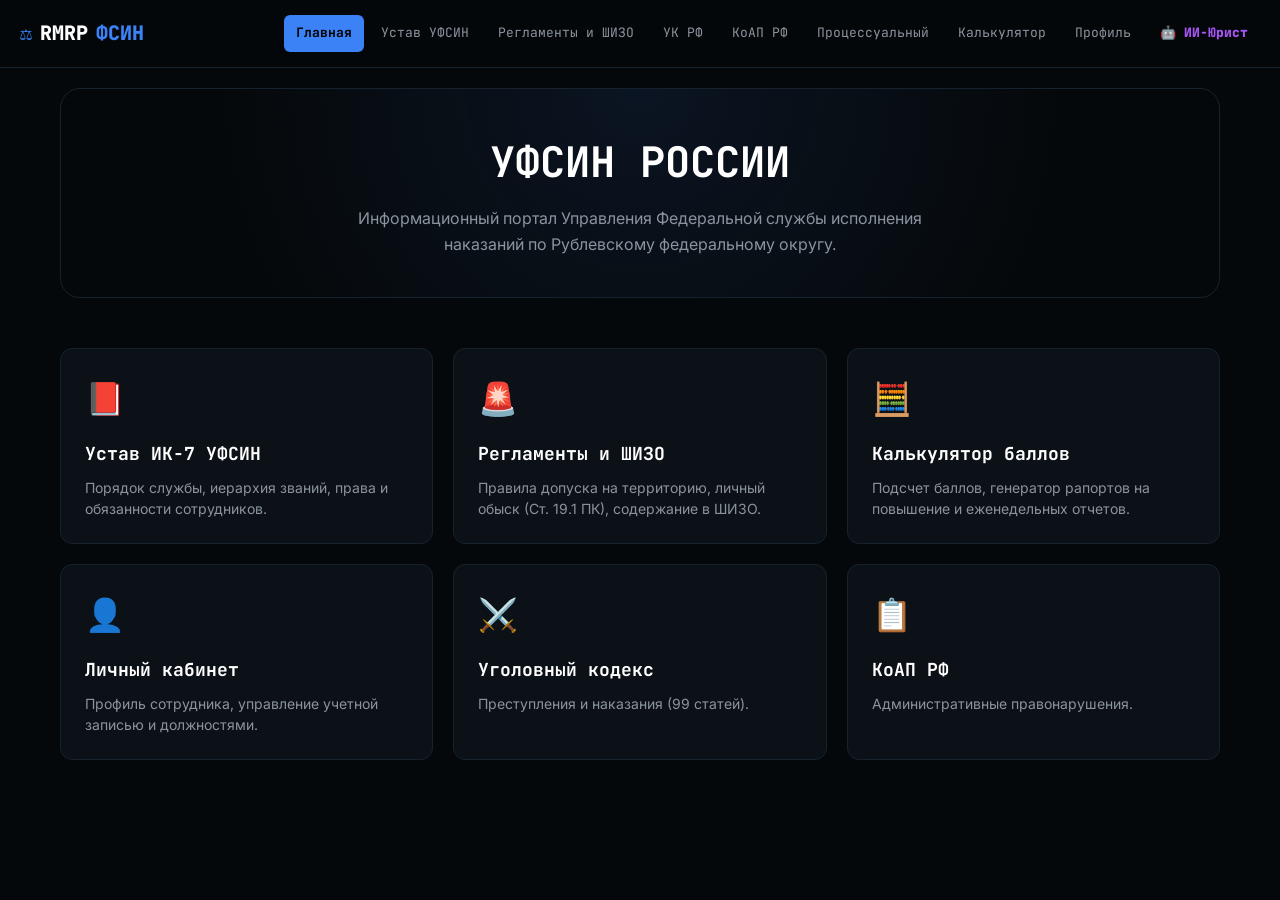
==== commit f04480fc: "Update index.html" ====
--- a/index.html
+++ b/index.html
@@ -3,1456 +3,97 @@
 <head>
 <meta charset="UTF-8">
 <meta name="viewport" content="width=device-width, initial-scale=1.0">
-<title>Устав ФСИН • КоАП • УК РФ — Справочник</title>
+<title>RMRP | УФСИН РФ</title>
+<link rel="icon" href="data:image/svg+xml,<svg xmlns='http://www.w3.org/2000/svg' viewBox='0 0 100 100'><text y='.9em' font-size='90'>⚖️</text></svg>">
+<link href="https://fonts.googleapis.com/css2?family=Inter:wght@400;600;800&family=JetBrains+Mono:wght@400;700&display=swap" rel="stylesheet">
+<link rel="stylesheet" href="style.css">
 <style>
-  :root{
-    --bg:#0b0f14;
-    --bg2:#111823;
-    --card:#151e2b;
-    --card2:#1a2536;
-    --line:#243247;
-    --txt:#e6edf6;
-    --muted:#8ea3bd;
-    --accent:#4da3ff;
-    --accent2:#7c5cff;
-    --ok:#2ecc71;
-    --warn:#ffb020;
-    --danger:#ff4d5e;
-    --shadow:0 10px 30px rgba(0,0,0,.35);
-    --radius:14px;
-  }
-  *{box-sizing:border-box}
-  html,body{margin:0;padding:0;background:radial-gradient(1200px 600px at 10% -10%, #16233a 0%, var(--bg) 55%) fixed;color:var(--txt);font-family:"Segoe UI",Roboto,Arial,sans-serif;line-height:1.55}
-  a{color:var(--accent);text-decoration:none}
-  header{
-    position:sticky;top:0;z-index:50;
-    backdrop-filter:blur(14px);
-    background:linear-gradient(180deg, rgba(17,24,35,.92), rgba(17,24,35,.75));
-    border-bottom:1px solid var(--line);
-  }
-  .topbar{max-width:1400px;margin:0 auto;padding:14px 20px;display:flex;gap:14px;align-items:center;flex-wrap:wrap}
-  .logo{display:flex;align-items:center;gap:10px;font-weight:800;font-size:18px;letter-spacing:.3px}
-  .logo .badge{width:36px;height:36px;border-radius:10px;background:linear-gradient(135deg,var(--accent),var(--accent2));display:grid;place-items:center;font-size:18px;box-shadow:var(--shadow)}
-  .search-wrap{flex:1;min-width:260px;position:relative}
-  #search{
-    width:100%;padding:12px 16px 12px 42px;border-radius:12px;border:1px solid var(--line);
-    background:var(--bg2);color:var(--txt);font-size:15px;outline:none;transition:.2s;
-  }
-  #search:focus{border-color:var(--accent);box-shadow:0 0 0 3px rgba(77,163,255,.15)}
-  .search-icon{position:absolute;left:14px;top:50%;transform:translateY(-50%);opacity:.6}
-  .tabs{display:flex;gap:8px;flex-wrap:wrap}
-  .tab{padding:9px 16px;border-radius:10px;border:1px solid var(--line);background:var(--card);color:var(--muted);cursor:pointer;font-weight:600;font-size:14px;transition:.2s}
-  .tab:hover{color:var(--txt);border-color:#34496a}
-  .tab.active{background:linear-gradient(135deg,var(--accent),var(--accent2));color:#fff;border-color:transparent}
-  .layout{max-width:1400px;margin:0 auto;display:grid;grid-template-columns:280px 1fr;gap:22px;padding:22px 20px 80px}
-  nav.toc{
-    position:sticky;top:96px;align-self:start;max-height:calc(100vh - 120px);overflow:auto;
-    background:var(--card);border:1px solid var(--line);border-radius:var(--radius);padding:14px;
-  }
-  nav.toc h4{margin:10px 6px 6px;font-size:11px;letter-spacing:1.4px;text-transform:uppercase;color:var(--muted)}
-  nav.toc a{display:block;padding:7px 10px;border-radius:8px;color:var(--muted);font-size:13.5px}
-  nav.toc a:hover{background:var(--card2);color:var(--txt)}
-  main{min-width:0}
-  section.doc{display:none}
-  section.doc.active{display:block;animation:fade .25s ease}
-  @keyframes fade{from{opacity:0;transform:translateY(6px)}to{opacity:1;transform:none}}
-  .doc-title{font-size:26px;font-weight:800;margin:4px 0 18px;display:flex;align-items:center;gap:10px}
-  .doc-title .pill{font-size:12px;font-weight:700;padding:4px 10px;border-radius:999px;background:rgba(77,163,255,.15);color:var(--accent);border:1px solid rgba(77,163,255,.3)}
-  .chapter{margin:26px 0 10px;padding:14px 18px;border-radius:12px;background:linear-gradient(90deg, rgba(124,92,255,.16), rgba(77,163,255,.08));border:1px solid var(--line);font-weight:800;font-size:17px;scroll-margin-top:100px}
-  .article{background:var(--card);border:1px solid var(--line);border-radius:var(--radius);padding:16px 18px;margin:12px 0;transition:.2s;scroll-margin-top:100px}
-  .article:hover{border-color:#34496a;transform:translateY(-1px)}
-  .article.hit{outline:2px solid var(--accent);box-shadow:0 0 0 4px rgba(77,163,255,.15)}
-  .art-head{display:flex;align-items:flex-start;gap:12px;justify-content:space-between;flex-wrap:wrap}
-  .art-num{font-weight:800;color:var(--accent);font-size:15px;white-space:nowrap}
-  .art-title{font-weight:700;font-size:16px;flex:1;min-width:200px}
-  .art-body{margin-top:10px;color:#c6d4e6;font-size:14.5px;white-space:pre-wrap}
-  .badges{display:flex;gap:6px;flex-wrap:wrap;margin-top:10px}
-  .badge{font-size:12px;font-weight:700;padding:4px 10px;border-radius:999px;border:1px solid var(--line);background:var(--card2)}
-  .b-fine{color:#ffd166;border-color:rgba(255,209,102,.35);background:rgba(255,209,102,.08)}
-  .b-term{color:#ff7b8a;border-color:rgba(255,123,138,.35);background:rgba(255,123,138,.08)}
-  .b-prp{color:#9b8cff;border-color:rgba(155,140,255,.35);background:rgba(155,140,255,.08)}
-  .b-ok{color:#5ee6a0;border-color:rgba(94,230,160,.35);background:rgba(94,230,160,.08)}
-  .b-warn{color:#ffb020;border-color:rgba(255,176,32,.35);background:rgba(255,176,32,.08)}
-  .no-results{padding:40px;text-align:center;color:var(--muted);border:1px dashed var(--line);border-radius:var(--radius);margin:20px 0}
-  .hit-stats{position:fixed;right:20px;bottom:20px;background:var(--card);border:1px solid var(--line);border-radius:12px;padding:10px 16px;font-size:13px;color:var(--muted);box-shadow:var(--shadow);display:none;z-index:60}
-  .hit-stats.show{display:block}
-  .hit-stats b{color:var(--accent)}
-  @media(max-width:900px){.layout{grid-template-columns:1fr}nav.toc{position:static;max-height:none;order:2}}
-  ::-webkit-scrollbar{width:10px;height:10px}
-  ::-webkit-scrollbar-thumb{background:#26364f;border-radius:10px}
-  ::-webkit-scrollbar-track{background:transparent}
-  mark{background:rgba(77,163,255,.35);color:#fff;border-radius:3px;padding:0 2px}
+  .hero { text-align: center; margin-bottom: 50px; padding: 40px 20px; background: radial-gradient(circle at 50% 0%, rgba(59, 130, 246, 0.1), transparent 70%); border-radius: 20px; border: 1px solid var(--border); }
+  .hero h1 { font-family: 'JetBrains Mono', monospace; font-size: 42px; color: #fff; margin: 0 0 10px 0; }
+  .hero p { color: var(--dim); font-size: 16px; max-width: 600px; margin: 0 auto; }
+  .grid { display: grid; grid-template-columns: repeat(auto-fill, minmax(300px, 1fr)); gap: 20px; }
+  .card { background: var(--card); border: 1px solid var(--border); border-radius: 12px; padding: 24px; text-decoration: none; color: inherit; transition: 0.3s; position: relative; overflow: hidden; display: flex; flex-direction: column; }
+  .card:hover { transform: translateY(-4px); border-color: var(--accent); box-shadow: 0 10px 30px rgba(0,0,0,0.5); }
+  .card::before { content: ""; position: absolute; left: 0; top: 0; bottom: 0; width: 4px; background: var(--accent); opacity: 0; transition: 0.3s; }
+  .card:hover::before { opacity: 1; }
+  .card-icon { font-size: 32px; margin-bottom: 16px; }
+  .card-title { font-family: 'JetBrains Mono', monospace; font-size: 18px; font-weight: 700; color: #fff; margin-bottom: 8px; }
+  .card-desc { font-size: 14px; color: var(--dim); line-height: 1.5; }
+  #aiBtn { color: #a855f7; font-weight: 900; cursor: pointer; }
 </style>
 </head>
 <body>
 
 <header>
-  <div class="topbar">
-    <div class="logo"><div class="badge">⚖️</div><div>Устав ФСИН • КоАП • УК РФ</div></div>
-    <div class="search-wrap">
-      <span class="search-icon">🔎</span>
-      <input id="search" type="text" placeholder="ИИ-поиск: номер статьи (5.1), название (кража), слово (штраф, арест, побег)…">
-    </div>
-    <div class="tabs">
-      <button class="tab active" data-doc="ustav">📜 Устав</button>
-      <button class="tab" data-doc="koap">⚖️ КоАП</button>
-      <button class="tab" data-doc="uk">🔪 УК РФ</button>
-    </div>
-  </div>
+  <a href="index.html" class="logo"><span>⚖️</span> RMRP <span>ФСИН</span></a>
+  <nav>
+    <a href="index.html" class="active">Главная</a>
+    <a href="federation-charter.html">Устав УФСИН</a>
+    <a href="federation-rules.html">Регламенты и ШИЗО</a>
+    <a href="uk.html">УК РФ</a>
+    <a href="koap.html">КоАП РФ</a>
+    <a href="process.html">Процессуальный</a>
+    <a href="audit.html">Калькулятор</a>
+    <a href="profile.html">Профиль</a>
+    <a href="#" id="aiBtn">🤖 ИИ-Юрист</a>
+  </nav>
 </header>
 
-<div class="layout">
-  <nav class="toc" id="toc"></nav>
-  <main id="main">
-
-    <!-- ================= УСТАВ ================= -->
-    <section class="doc active" id="doc-ustav">
-      <div class="doc-title">📜 Устав ИК-7 УФСИН <span class="pill">Полный текст</span></div>
-
-      <div class="chapter" id="u-gl1">Глава I. Общие положения</div>
-      <div class="article" data-search="1.1 устав локальный нормативный акт исправительной колонии №7">
-        <div class="art-head"><span class="art-num">1.1</span><span class="art-title">Статус Устава</span></div>
-        <div class="art-body">Настоящий Устав является локальным нормативным актом, регламентирующим деятельность Исправительной колонии №7 Управления Федеральной службы исполнения наказаний Российской Федерации по Рублевскому федеральному округу (далее — ИК-7 УФСИН).</div>
-      </div>
-      <div class="article" data-search="1.2 учредитель правительство рублевского федерального округа">
-        <div class="art-head"><span class="art-num">1.2</span><span class="art-title">Учредитель</span></div>
-        <div class="art-body">Учредителем ИК-7 УФСИН является Правительство Рублевского Федерального округа.</div>
-      </div>
-      <div class="article" data-search="1.3 государственное учреждение местонахождение московская область исаково зарайск">
-        <div class="art-head"><span class="art-num">1.3</span><span class="art-title">Местонахождение</span></div>
-        <div class="art-body">ИК-7 УФСИН является государственным учреждением. Местонахождение организации: Московская область, автодорога Исаково — Зарайск, 4-й километр, владение 1.</div>
-      </div>
-      <div class="article" data-search="1.4 управление начальник заместители">
-        <div class="art-head"><span class="art-num">1.4</span><span class="art-title">Управление</span></div>
-        <div class="art-body">Управление ИК-7 УФСИН осуществляется начальником учреждения и его заместителями.</div>
-      </div>
-      <div class="article" data-search="1.5 изменения устав руководство уфсин правительство">
-        <div class="art-head"><span class="art-num">1.5</span><span class="art-title">Изменения в Устав</span></div>
-        <div class="art-body">Внесение изменений в настоящий Устав осуществляется руководством УФСИН с обязательным последующим утверждением Правительством Рублевского федерального округа.</div>
-      </div>
-      <div class="article" data-search="1.6 прием увольнение работников права обязанности режим работы отдых поощрения взыскания">
-        <div class="art-head"><span class="art-num">1.6</span><span class="art-title">Предмет регулирования</span></div>
-        <div class="art-body">Настоящий Устав регламентирует в соответствии с законодательством порядок приема и увольнения работников, основные права, обязанности и ответственность сторон, режим работы, время отдыха, применяемые меры поощрения и взыскания, а также иные вопросы регулирования служебных отношений.</div>
-      </div>
-      <div class="article" data-search="1.7 обязателен для исполнения сотрудников">
-        <div class="art-head"><span class="art-num">1.7</span><span class="art-title">Обязательность</span></div>
-        <div class="art-body">Настоящий Устав обязателен для исполнения всеми сотрудниками учреждения.</div>
-      </div>
-      <div class="article" data-search="1.8 служебная дисциплина соблюдение порядка правил">
-        <div class="art-head"><span class="art-num">1.8</span><span class="art-title">Служебная дисциплина</span></div>
-        <div class="art-body">Служебная дисциплина — соблюдение сотрудником установленных законодательством Российской Федерации, настоящим уставом, приказами и распоряжениями руководителей порядка и правил исполнения служебных обязанностей.</div>
-      </div>
-      <div class="article" data-search="1.9 обеспечение служебной дисциплины ответственность приказы квалификация контроль поощрения взыскания уважение">
-        <div class="art-head"><span class="art-num">1.9</span><span class="art-title">Обеспечение служебной дисциплины</span></div>
-        <div class="art-body">Служебная дисциплина в ИК-7 УФСИН обеспечивается:
-а) ответственностью каждого сотрудника за выполнение своих служебных обязанностей;
-б) соблюдением сотрудником порядка и правил выполнения служебных обязанностей, правил внутреннего служебного распорядка учреждения, правил ношения форменной одежды;
-в) неукоснительным исполнением сотрудником приказов, не противоречащих законодательству Российской Федерации;
-г) соблюдением требований к служебному поведению сотрудников;
-д) поддержанием сотрудником уровня квалификации, необходимого для выполнения служебных обязанностей;
-е) воспитанием сотрудников, формированием у них личных и деловых качеств;
-ж) ответственностью руководителя за состояние служебной дисциплины среди подчиненных;
-з) осуществлением повседневного контроля со стороны руководителей;
-и) обоснованным применением руководителями мер поощрения и дисциплинарных взысканий;
-к) уважением руководителем чести и достоинства подчиненных сотрудников.</div>
-      </div>
-
-      <div class="chapter" id="u-gl2">Глава II. Порядок приема и увольнения работников</div>
-      <div class="article" data-search="2.1 перечень документов трудоустройство паспорт медицинская карта нарколог водительское удостоверение личное дело">
-        <div class="art-head"><span class="art-num">2.1</span><span class="art-title">Документы для трудоустройства</span></div>
-        <div class="art-body">Перечень документов, необходимых для трудоустройства во ФСИН:
-а) Паспорт гражданина Российской Федерации;
-б) Медицинская карта;
-в) Справка от нарколога;
-г) Водительское удостоверение;
-д) Личное дело.</div>
-      </div>
-      <div class="article" data-search="2.2 критерии гражданина возраст 18 моральная физическая подготовка адекватность опрятный внешний вид судимость">
-        <div class="art-head"><span class="art-num">2.2</span><span class="art-title">Критерии для вступления во ФСИН</span></div>
-        <div class="art-body">Критерии гражданина для вступления во ФСИН:
-а) Возраст от 18 лет;
-б) Моральная и физическая подготовка;
-в) Адекватность и опрятный внешний вид;
-г) Отсутствие непогашенной судимости.</div>
-      </div>
-      <div class="article" data-search="2.3 расторжение трудового договора увольнение три дисциплинарных выговора">
-        <div class="art-head"><span class="art-num">2.3</span><span class="art-title">Расторжение договора</span></div>
-        <div class="art-body">Расторжение трудового договора и увольнение сотрудника осуществляются в порядке, предусмотренном трудовым законодательством Российской Федерации, в том числе при достижении сотрудником трех дисциплинарных выговоров.</div>
-      </div>
-
-      <div class="chapter" id="u-gl3">Глава III. Права и обязанности работников</div>
-      <div class="article" data-search="3.1 обязанности сотрудника знать служебные обязанности устав законы приказы субординация этика уважение тайна руководство физическая сила оружие двери ворота посторонние распорядок аттестация боди-камера рация">
-        <div class="art-head"><span class="art-num">3.1</span><span class="art-title">Обязанности сотрудника</span></div>
-        <div class="art-body">Обязанности сотрудника:
-а) знать служебные обязанности и соблюдать внутренний устав УФСИН, законы Российской Федерации, нормативные акты, имеющие отношение к работе ведомства;
-б) исполнять приказы, не противоречащие законодательству Российской Федерации;
-в) соблюдать субординацию, безоговорочно выполнять приказы старшего по званию, вести общение с учетом норм этики;
-г) проявлять уважение ко всем сотрудникам вне зависимости от их служебного положения и места службы;
-д) не разглашать сведения, составляющие государственную и иную охраняемую законодательством тайну, а также сведения, касающиеся частной жизни и здоровья граждан;
-е) знать руководство УФСИН и Правительства РФ в лицо: майоров, подполковников, полковников, генерал-майоров внутренней службы, заместителей министра юстиции, министра юстиции, вице-премьер-министров, премьер-министра;
-ж) применять физическую силу, специальные средства, оружие, боевую и специальную технику в случаях и порядке, установленном законодательством;
-з) закрывать все двери и ворота на территории учреждения;
-и) в случае проникновения на территорию ИК-7 посторонних лиц задержать нарушителя;
-к) соблюдать распорядок дня и режим работы, установленные руководством;
-л) проходить регулярную аттестацию и повышать свою квалификацию;
-м) при заступлении на службу иметь при себе рабочую боди-камеру (средство видеофиксации) и включенную служебную рацию.</div>
-      </div>
-      <div class="article" data-search="3.2 запреты наркотики спиртные напитки пост криминальные группировки имущество пропуск третьи лица приказы рация транспорт татуировки борода усы оскорблять патруль блок А блок Б">
-        <div class="art-head"><span class="art-num">3.2</span><span class="art-title">Запреты сотрудника</span></div>
-        <div class="art-body">Запреты сотрудника:
-а) хранить, употреблять, распространять запрещенные наркотические или психотропные вещества, проносить и употреблять спиртные напитки;
-б) самовольно покидать пост или территорию учреждения без оформления рапорта на отгул;
-в) иметь контакты и связь с криминальными группировками (сотрудник обязан сообщить об этом руководству, если ему стало известно о таких связях);
-г) использовать служебное имущество не по его прямому назначению, продавать или отдавать имущество государственной организации;
-д) намеренно портить государственное или чужое частное имущество без видимой причины;
-е) приводить или пропускать на территорию учреждения третьих лиц без пропуска.
-Исключения: Допуск на закрытую территорию учреждения без проведения процедуры оформления пропуска имеют: Полномочный представитель Президента Российской Федерации в Федеральном округе, Губернатор и Вице-губернаторы Федерального округа, Министр юстиции и его заместители, сотрудники аппарата Министерства юстиции, начальник территориального органа Федеральной службы безопасности, Председатель Совета Федерации, Председатель законодательного собрания Федерального округа, судьи Российской Федерации, а также сотрудники органов прокуратуры Российской Федерации и следователи Следственного комитета Российской Федерации при предъявлении служебного удостоверения. Сотрудники органов уголовно-исполнительной системы обязаны сопровождать указанных лиц во время их нахождения на территории учреждения.
-ж) нарушать приказы или игнорировать их, а также запросы по рации;
-з) въезжать на личном транспорте на территорию учреждения (кроме зарегистрированного в реестре);
-и) использовать личный транспорт, находясь по форме при исполнении;
-к) причинять вред сотрудникам, предоставлять заведомо ложные сведения (обманывать) руководство и старший начальствующий состав;
-л) осуществлять проезд на территорию без проверки документов, пропуска и осмотра автомобиля (исключение: высший начальствующий состав);
-м) осуществлять любого рода отдых во время несения службы вне специально отведенных для этого мест и времени (кроме краткосрочного отдыха в Раздевалке или комнате Отдыха);
-н) иметь татуировки на видных частях тела (все татуировки должны быть полностью скрыты форменной одеждой), носить не предусмотренные регламентом аксессуары, а также бороды и усы, выступающие за уголки рта;
-о) оскорблять или унижать честь и достоинство гражданских лиц и сотрудников других структур;
-п) выезжать в город без разрешения Старшего Состава (на патруль могут выезжать только сотрудники ОБР и Старший Состав);
-р) сотрудникам в звании рядового и младшего сержанта внутренней службы заходить на территорию Блока «А» и Блока «Б».</div>
-      </div>
-      <div class="article" data-search="3.3 этика поведение профессиональная этика уважение опрятный внешний вид конфиденциальность конфликты">
-        <div class="art-head"><span class="art-num">3.3</span><span class="art-title">Этика и поведение</span></div>
-        <div class="art-body">Этика и поведение:
-а) сотрудники обязаны соблюдать высокие стандарты профессиональной этики;
-б) уважительно общаться с гражданскими лицами;
-в) поддерживать опрятный внешний вид;
-г) воздерживаться от публичного обсуждения внутренних вопросов службы;
-д) соблюдать конфиденциальность в отношении служебной информации;
-е) не допускать конфликтов на рабочем месте.</div>
-      </div>
-      <div class="article" data-search="3.4 субординация так точно никак нет есть товарищ звание разрешите обратиться спор конфликт">
-        <div class="art-head"><span class="art-num">3.4</span><span class="art-title">Субординация</span></div>
-        <div class="art-body">Субординация:
-а) устное общение регламентируется правилами субординации;
-б) согласие выражается фразой: «Так точно!»; несогласие: «Никак нет!»; подтверждение приказа: «Есть!»;
-в) обращение к старшему по званию: «Товарищ (звание), разрешите обратиться!»;
-г) запрещено вступать в спор или конфликт со старшим по званию.</div>
-      </div>
-      <div class="article" data-search="3.5 правила пользования рацией мат бранные слова конфликтные ситуации шум режим рации">
-        <div class="art-head"><span class="art-num">3.5</span><span class="art-title">Правила пользования рацией</span></div>
-        <div class="art-body">Правила пользования рацией:
-а) запрещены словесные перепалки с использованием мата и бранных слов;
-б) запрещено создавать конфликтные ситуации, засорять частоту рации шумом и посторонними разговорами;
-в) необходимо находиться в режиме рации и быть готовым к приему сообщений, запрещено игнорировать обращения.</div>
-      </div>
-      <div class="article" data-search="3.6 форменное обмундирование форма звание украшения дресс-код парадная боевая ОБР специальная операция высший старший начальствующий состав">
-        <div class="art-head"><span class="art-num">3.6</span><span class="art-title">Правила ношения формы</span></div>
-        <div class="art-body">Правила ношения форменного обмундирования:
-а) все сотрудники обязаны носить чистую форму, соответствующую их званию и служебному положению;
-б) запрещено ношение нерегламентированных украшений;
-в) необходимо соблюдать дресс-код, утвержденный внутренними регламентами и доводимый до личного состава по закрытым ведомственным каналам связи;
-г) парадная форма надевается только на официальные деловые встречи/мероприятия;
-д) боевую специальную форму ОБР другим подразделениям разрешено носить только при проведении специальной операции/нападения;
-е) высший и старший начальствующий состав носит форменное обмундирование строго в соответствии с установленным регламентом и правилами внешнего вида государственных служащих.</div>
-      </div>
-
-      <div class="chapter" id="u-gl4">Глава IV. Режим работы и время отдыха, оплата труда</div>
-      <div class="article" data-search="4.1 право на отдых трудовое законодательство">
-        <div class="art-head"><span class="art-num">4.1</span><span class="art-title">Право на отдых</span></div>
-        <div class="art-body">Каждый сотрудник ФСИН имеет право на отдых в соответствии с трудовым законодательством Российской Федерации.</div>
-      </div>
-      <div class="article" data-search="4.2 денежное довольствие оплата переработки отпуск трудовой кодекс безопасность">
-        <div class="art-head"><span class="art-num">4.2</span><span class="art-title">Оплата труда и отпуск</span></div>
-        <div class="art-body">Сотрудник имеет право на денежное довольствие, оплату за переработки, отпуск в соответствии с Трудовым Кодексом РФ, а также на соблюдение трудовых норм и стандартов безопасности.</div>
-      </div>
-      <div class="article" data-search="4.3 служебный график будни 09:00 21:00 выходные праздничные 09:00 20:00 обеденный перерыв 14:00 15:00">
-        <div class="art-head"><span class="art-num">4.3</span><span class="art-title">Служебный график</span></div>
-        <div class="art-body">Служебный график:
-Будни: с 09:00 до 21:00.
-Выходные и Праздничные дни: с 09:00 до 20:00.
-Обеденный перерыв: с 14:00 до 15:00.</div>
-      </div>
-      <div class="article" data-search="4.4 краткосрочный отдых 1 час гардероб комната отдыха">
-        <div class="art-head"><span class="art-num">4.4</span><span class="art-title">Краткосрочный отдых</span></div>
-        <div class="art-body">Сотрудникам разрешено осуществлять краткосрочный отдых (не более 1 часа) на территории ИК-7 строго в специально отведенных местах: гардероб, комната отдыха.</div>
-      </div>
-      <div class="article" data-search="4.5 окончание служебного дня покидать территорию график">
-        <div class="art-head"><span class="art-num">4.5</span><span class="art-title">Окончание служебного дня</span></div>
-        <div class="art-body">После окончания служебного дня сотрудникам разрешено покидать территорию учреждения с соблюдением графика.</div>
-      </div>
-      <div class="article" data-search="4.6 отпуск 7 дней 1 раз в месяц полковник генерал-майор жизненные обстоятельства">
-        <div class="art-head"><span class="art-num">4.6</span><span class="art-title">Отпуск</span></div>
-        <div class="art-body">Все сотрудники имеют право на гарантированный отпуск продолжительностью не более 7 дней и не более 1 раза в месяц по усмотрению руководства. В случае серьезных жизненных обстоятельств отпуск может быть оформлен на любое количество дней с одобрения Полковника/Генерал-майора.</div>
-      </div>
-      <div class="article" data-search="4.7 отгулы 60 минут сутки заявление начальник заместитель начальника уфсин">
-        <div class="art-head"><span class="art-num">4.7</span><span class="art-title">Отгулы</span></div>
-        <div class="art-body">Всем сотрудникам разрешены отгулы общим сроком не более 60 мин в сутки, в количестве не более одного. Заявление подается по внутренним каналам связи и должно быть одобрено прямым начальством или Начальником / Заместителем начальника УФСИН.</div>
-      </div>
-
-      <div class="chapter" id="u-gl5">Глава V. Положение о взысканиях и поощрениях</div>
-      <div class="article" data-search="5.1 дисциплинарное взыскание обстоятельства личность звание должность смягчающие отягчающие 48 часов одно взыскание">
-        <div class="art-head"><span class="art-num">5.1</span><span class="art-title">Назначение взыскания</span></div>
-        <div class="art-body">При назначении дисциплинарного взыскания учитываются обстоятельства совершения проступка, личность виновного, его звание, должность, а также смягчающие и отягчающие обстоятельства. Дисциплинарное взыскание применяется не позднее 48 часов с момента совершения проступка. За каждый проступок применяется только одно взыскание. Не допускается применение взысканий, не предусмотренных федеральными законами.</div>
-      </div>
-      <div class="article" data-search="5.2 виды дисциплинарных взысканий предупреждение выговор увольнение личное дело 3 предупреждения 3 выговора">
-        <div class="art-head"><span class="art-num">5.2</span><span class="art-title">Виды взысканий</span></div>
-        <div class="art-body">Виды дисциплинарных взысканий:
-Предупреждение — не заносится в личное дело сотрудника.
-Выговор — заносится в личное дело.
-Увольнение — крайняя мера, применяется при грубых нарушениях или накоплении выговоров.
-Примечание: 3 предупреждения приравниваются к 1 выговору; 3 выговора ведут к расторжению трудового договора (увольнению).</div>
-      </div>
-      <div class="article" data-search="5.3 вынести взыскания начальник фсин заместители начальник ОБП подразделения сотрудники ОБП доказательства старший состав">
-        <div class="art-head"><span class="art-num">5.3</span><span class="art-title">Кто может вынести взыскание</span></div>
-        <div class="art-body">Вынести дисциплинарные взыскания могут:
-а) Начальник ФСИН;
-б) Заместители Начальника ФСИН;
-в) Начальник ОБП и его заместители;
-г) Начальники и заместители подразделений сотрудникам своих подразделений;
-д) Сотрудники ОБП путем передачи доказательств старшему составу.</div>
-      </div>
-      <div class="article" data-search="5.4 виды поощрений благодарность почетная грамота ценные подарки денежные премии ведомственные награды внеочередное звание досрочное снятие выговора">
-        <div class="art-head"><span class="art-num">5.4</span><span class="art-title">Виды поощрений</span></div>
-        <div class="art-body">Виды поощрений:
-а) Объявление благодарности;
-б) Награждение почетной грамотой;
-в) Вручение ценных подарков или денежных премий;
-г) Представление к ведомственным наградам;
-д) Присвоение внеочередного специального звания;
-е) Поощрение за отличную службу (досрочное снятие выговора).</div>
-      </div>
-      <div class="article" data-search="5.5 запросить отработку выговора дополнительные обязанности общественно полезные работы">
-        <div class="art-head"><span class="art-num">5.5</span><span class="art-title">Отработка выговора</span></div>
-        <div class="art-body">Сотрудник может запросить отработку выговора путем выполнения дополнительных служебных обязанностей или общественно полезных работ.</div>
-      </div>
-
-      <div class="chapter" id="u-gl6">Глава VI. Положение о подразделениях и отделах</div>
-      <div class="article" data-search="6.1 отдел борьбы с правонарушениями ОБП оперативно-режимный отдел собственной безопасности коррупция побеги розыск нелегальные предметы приказы любому сотруднику">
-        <div class="art-head"><span class="art-num">6.1</span><span class="art-title">ОБП</span></div>
-        <div class="art-body">Отдел борьбы с правонарушениями (ОБП). Осуществляет функции оперативно-режимного отдела и отдела собственной безопасности. Предназначен для предупреждения, выявления и расследования правонарушений, а также обеспечения режима содержания.
-Задачи: проведение служебных проверок; выявление фактов коррупции; контроль за соблюдением требований безопасности; контроль за образом жизни осужденных; предотвращение побегов; розыск осужденных, совершивших побег; участие в режимных мероприятиях; выявление проноса нелегальных предметов.
-Полномочия: сотрудники ОБП уполномочены отдавать приказы любому сотруднику ФСИН, если они не противоречат законодательству (запрещено отдавать приказы начальникам и заместителям структурных подразделений).</div>
-      </div>
-      <div class="article" data-search="6.2 отдел быстрого реагирования ОБР охрана надзор специальное назначение караульная служба побег заложники конвои">
-        <div class="art-head"><span class="art-num">6.2</span><span class="art-title">ОБР</span></div>
-        <div class="art-body">Отдел быстрого реагирования (ОБР). Осуществляет функции отдела охраны и надзора и отряда специального назначения. Предназначен для обеспечения физической безопасности учреждения, охраны периметра и пресечения противоправных действий.
-Задачи: организация караульной службы; контроль доступа на территорию; предотвращение попыток побега; задержание опасных преступников; борьба с беспорядками; освобождение заложников; защита высшего начальствующего состава ФСИН; сопровождение конвоев.</div>
-      </div>
-      <div class="article" data-search="6.3 медико-профилактический центр МПЦ санитарная часть медицинское обеспечение эпидемиологическое">
-        <div class="art-head"><span class="art-num">6.3</span><span class="art-title">МПЦ</span></div>
-        <div class="art-body">Медико-профилактический центр (МПЦ). Осуществляет функции санитарной части. Предназначен для медицинского и санитарно-эпидемиологического обеспечения на территории исправительного учреждения.
-Задачи: обеспечение санитарно-эпидемиологического благополучия; профилактика инфекционных заболеваний; оказание медицинской помощи лицам, отбывающим наказание, и сотрудникам уголовно-исполнительной системы.</div>
-      </div>
-      <div class="article" data-search="6.4 группа обеспечения архивной работы ГоАр отдел кадров обучение личные дела приказы">
-        <div class="art-head"><span class="art-num">6.4</span><span class="art-title">ГоАр</span></div>
-        <div class="art-body">Группа обеспечения Архивной работы (ГоАр). Осуществляет функции отдела кадров. Предназначена для управления человеческими ресурсами и ведения служебного документооборота.
-Задачи: подбор и прием новых сотрудников; организация обучения (учебный корпус); ведение личных дел; оформление приказов; консультирование сотрудников по вопросам службы.</div>
-      </div>
-
-      <div class="chapter" id="u-gl7">Глава VII. Положение о должностях</div>
-      <div class="article" data-search="7.1 иерархия полномочия приоритет приказов начальник уфсин командир отдела оперативное мероприятие старший по званию">
-        <div class="art-head"><span class="art-num">7.1</span><span class="art-title">Приоритет приказов</span></div>
-        <div class="art-body">Все сотрудники УФСИН подчиняются строгой внутренней иерархии, определяющей полномочия относительно друг друга. Приоритет выполнения приказов:
-— выдан начальником УФСИН или его заместителем;
-— выдан командиром/начальником отдела, в котором состоит сотрудник;
-— выдан руководителем оперативного мероприятия вне зависимости от звания;
-— выдан старшим по званию другого отдела.</div>
-      </div>
-      <div class="article" data-search="7.2 иерархия специальных званий высший старший средний младший рядовой генерал полковник подполковник майор капитан лейтенант прапорщик сержант рядовой">
-        <div class="art-head"><span class="art-num">7.2</span><span class="art-title">Иерархия званий</span></div>
-        <div class="art-body">Иерархия специальных званий уголовно-исполнительной системы:
-Высший начальствующий состав:
-Генерал внутренней службы Российской Федерации;
-Генерал-полковник внутренней службы;
-Генерал-лейтенант внутренней службы;
-Генерал-майор внутренней службы;
-Старший начальствующий состав:
-Полковник внутренней службы;
-Подполковник внутренней службы;
-Майор внутренней службы;
-Средний начальствующий состав:
-Капитан внутренней службы;
-Старший лейтенант внутренней службы;
-Лейтенант внутренней службы;
-Младший лейтенант внутренней службы;
-Младший начальствующий состав:
-Старший прапорщик внутренней службы;
-Прапорщик внутренней службы;
-Старшина внутренней службы;
-Старший сержант внутренней службы;
-Сержант внутренней службы;
-Младший сержант внутренней службы;
-Рядовой состав:
-Рядовой внутренней службы.</div>
-      </div>
-
-      <div class="chapter" id="u-gl8">Глава VIII. Заключительные положения</div>
-      <div class="article" data-search="8.1 вступает в силу утверждение">
-        <div class="art-head"><span class="art-num">8.1</span><span class="art-title">Вступление в силу</span></div>
-        <div class="art-body">Настоящий Устав вступает в силу со дня его утверждения и применяется к отношениям, возникшим после введения его в действие.</div>
-      </div>
-    </section>
-
-    <!-- ================= КоАП ================= -->
-    <section class="doc" id="doc-koap">
-      <div class="doc-title">⚖️ Кодекс об административных правонарушениях <span class="pill">Полный текст</span></div>
-
-      <div class="chapter" id="k-gl5">Глава 5. Права граждан</div>
-      <div class="article" data-search="5.1 нарушение порядка рассмотрения обращений граждан штраф 20.000 50.000">
-        <div class="art-head"><span class="art-num">5.1</span><span class="art-title">Нарушение порядка рассмотрения обращений граждан</span></div>
-        <div class="art-body">Нарушение установленного законодательством Российской Федерации порядка рассмотрения обращений граждан, объединений граждан, в том числе юридических лиц, должностными лицами государственных организаций и иных организаций, на которые возложено осуществление публично значимых функций.</div>
-        <div class="badges"><span class="badge b-fine">Штраф: 20 000 – 50 000 ₽</span></div>
-      </div>
-      <div class="article" data-search="5.2 оскорбление унижение чести достоинства штраф 10.000 20.000">
-        <div class="art-head"><span class="art-num">5.2</span><span class="art-title">Оскорбление</span></div>
-        <div class="art-body">Оскорбление, унижение чести и достоинства другого лица, выраженное в неприличной или иной противоречащей общепринятым нормам морали и нравственности форме.</div>
-        <div class="badges"><span class="badge b-fine">Штраф: 10 000 – 20 000 ₽</span></div>
-      </div>
-      <div class="article" data-search="5.3 дискриминация права свободы пол раса национальность язык происхождение имущественное семейное социальное должностное положение возраст место жительства религия убеждения штраф 5.000 15.000">
-        <div class="art-head"><span class="art-num">5.3</span><span class="art-title">Дискриминация</span></div>
-        <div class="art-body">Дискриминация, то есть нарушение прав, свобод и законных интересов человека и гражданина в зависимости от его пола, расы, цвета кожи, национальности, языка, происхождения, имущественного, семейного, социального и должностного положения, возраста, места жительства, отношения к религии, убеждений, принадлежности или непринадлежности к общественным объединениям или каким-либо социальным группам.</div>
-        <div class="badges"><span class="badge b-fine">Штраф: 5 000 – 15 000 ₽</span></div>
-      </div>
-      <div class="article" data-search="5.5 нарушение режима тайного голосования арест 14 суток СПРП ★★">
-        <div class="art-head"><span class="art-num">5.5</span><span class="art-title">Нарушение режима тайного голосования</span></div>
-        <div class="art-body">Нарушение режима тайного голосования, разглашение лица или ответа, за который был отдан голос на выборах, референдуме.</div>
-        <div class="badges"><span class="badge b-term">Арест: 14 суток</span><span class="badge b-prp">СПРП ★★</span></div>
-      </div>
-      <div class="article" data-search="5.6 агитация в день голосования арест 14 суток СПРП ★★">
-        <div class="art-head"><span class="art-num">5.6</span><span class="art-title">Агитация в день голосования</span></div>
-        <div class="art-body">Агитация в день голосования на выборах, референдуме.</div>
-        <div class="badges"><span class="badge b-term">Арест: 14 суток</span><span class="badge b-prp">СПРП ★★</span></div>
-      </div>
-
-      <div class="chapter" id="k-gl6">Глава 6. Здоровье, медицинская помощь</div>
-      <div class="article" data-search="6.1 воспрепятствование оказанию медицинской помощи штраф 10.000 15.000">
-        <div class="art-head"><span class="art-num">6.1</span><span class="art-title">Воспрепятствование оказанию медицинской помощи</span></div>
-        <div class="art-body">Воспрепятствование в какой бы то ни было форме законной деятельности медицинского работника по оказанию медицинской помощи, если это действие не содержит признаков уголовно наказуемого деяния.</div>
-        <div class="badges"><span class="badge b-fine">Штраф: 10 000 – 15 000 ₽</span></div>
-      </div>
-      <div class="article" data-search="6.2 нарушение территориального принципа обращения за медицинской помощью штраф 50.000 90.000">
-        <div class="art-head"><span class="art-num">6.2</span><span class="art-title">Нарушение территориального принципа обращения за медпомощью</span></div>
-        <div class="art-body">Неоднократное нарушение территориального принципа обращения за плановой формой медицинской помощи, установленного законодательством Российской Федерации сотрудниками учреждений здравоохранения.</div>
-        <div class="badges"><span class="badge b-fine">Штраф: 50 000 – 90 000 ₽</span></div>
-      </div>
-      <div class="article" data-search="6.3 неоказание медицинской помощи штраф 10.000 15.000">
-        <div class="art-head"><span class="art-num">6.3</span><span class="art-title">Неоказание медицинской помощи</span></div>
-        <div class="art-body">Неоказание медицинской помощи больному без уважительных причин лицом, обязанным её оказывать в соответствии с законом или со специальным правилом, если это повлекло причинение вреда здоровью больного и не содержит признаки уголовного преступления.</div>
-        <div class="badges"><span class="badge b-fine">Штраф: 10 000 – 15 000 ₽</span></div>
-      </div>
-      <div class="article" data-search="6.4 отсутствие медицинской книжки штраф 15.000 25.000">
-        <div class="art-head"><span class="art-num">6.4</span><span class="art-title">Отсутствие медицинской книжки</span></div>
-        <div class="art-body">Отсутствие действующей медицинской книжки у сотрудника государственной организации, который в порядке, предусмотренном законодательством Российской Федерации, обязан следить за своим здоровьем.</div>
-        <div class="badges"><span class="badge b-fine">Штраф: 15 000 – 25 000 ₽</span></div>
-      </div>
-      <div class="article" data-search="6.5 непрохождение медицинской проверки штраф 50.000 90.000">
-        <div class="art-head"><span class="art-num">6.5</span><span class="art-title">Непрохождение медицинской проверки организацией</span></div>
-        <div class="art-body">Непрохождение государственной организацией медицинской проверки или отказ от прохождения медицинской проверки.</div>
-        <div class="badges"><span class="badge b-fine">Штраф: 50 000 – 90 000 ₽</span></div>
-      </div>
-      <div class="article" data-search="6.6 уклонение от оплаты медицинских услуг штраф 20.000 арест 14 суток СПРП ★★">
-        <div class="art-head"><span class="art-num">6.6</span><span class="art-title">Уклонение от оплаты медицинских услуг</span></div>
-        <div class="art-body">Невыполнение пациентом или иным лицом обязательства по расчету за полученную медицинскую услугу, о которой он был проинформирован до её оказания.</div>
-        <div class="badges"><span class="badge b-fine">Штраф: 20 000 ₽</span><span class="badge b-term">Арест: 14 суток</span><span class="badge b-prp">СПРП ★★</span></div>
-      </div>
-
-      <div class="chapter" id="k-gl7">Глава 7. Собственность</div>
-      <div class="article" data-search="7.1 проникновение на частную территорию штраф 10.000 20.000">
-        <div class="art-head"><span class="art-num">7.1</span><span class="art-title">Проникновение на частную территорию</span></div>
-        <div class="art-body">Проникновение на территорию, в помещения частной собственности без разрешения собственника или уполномоченного лица.</div>
-        <div class="badges"><span class="badge b-fine">Штраф: 10 000 – 20 000 ₽</span></div>
-      </div>
-      <div class="article" data-search="7.2 взлом арест 14 суток СПРП ★★">
-        <div class="art-head"><span class="art-num">7.2</span><span class="art-title">Взлом</span></div>
-        <div class="art-body">Взлом, ровно как и попытка взлома, с целью незаконного проникновения в жилище или иной объект частной собственности.</div>
-        <div class="badges"><span class="badge b-term">Арест: 14 суток</span><span class="badge b-prp">СПРП ★★</span></div>
-      </div>
-      <div class="article" data-search="7.3 попытка угона транспортных средств штраф 10.000 20.000 арест 14 суток СПРП ★★">
-        <div class="art-head"><span class="art-num">7.3</span><span class="art-title">Попытка угона транспортных средств</span></div>
-        <div class="art-body">Попытка взлома транспортного средства, с целью хищения или без нее, без заведения двигателя внутреннего сгорания (электродвигателя).</div>
-        <div class="badges"><span class="badge b-fine">Штраф: 10 000 – 20 000 ₽</span><span class="badge b-term">Арест: 14 суток</span><span class="badge b-prp">СПРП ★★</span></div>
-      </div>
-      <div class="article" data-search="7.4 браконьерство штраф 20.000 30.000">
-        <div class="art-head"><span class="art-num">7.4</span><span class="art-title">Браконьерство</span></div>
-        <div class="art-body">Осуществление деятельности по добыче (вылову) водных биоресурсов без соответствующей лицензии.</div>
-        <div class="badges"><span class="badge b-fine">Штраф: 20 000 – 30 000 ₽</span></div>
-      </div>
-      <div class="article" data-search="7.5 нарушение правил рыболовство штраф 15.000 30.000">
-        <div class="art-head"><span class="art-num">7.5</span><span class="art-title">Нарушение правил рыболовства</span></div>
-        <div class="art-body">Превышение нормы вылова рыбы, водных биоресурсов или добычи охотничьих ресурсов, нарушение иных специальных правил, регламентирующих рыболовство и другие виды пользования объектами животного мира.</div>
-        <div class="badges"><span class="badge b-fine">Штраф: 15 000 – 30 000 ₽</span></div>
-      </div>
-
-      <div class="chapter" id="k-gl8">Глава 8. Общественный порядок</div>
-      <div class="article" data-search="8.1 мелкое хулиганство нецензурная лексика приставание нижнее белье повреждение имущества штраф 10.000 30.000 арест 7 суток СПРП ★">
-        <div class="art-head"><span class="art-num">8.1</span><span class="art-title">Мелкое хулиганство</span></div>
-        <div class="art-body">Мелкое хулиганство, нарушение общественного порядка, выражающее явное неуважение к обществу, сопровождающееся нецензурной лексикой в общественных местах, непристойным или оскорбительным приставанием к гражданам, нахождением в общественных местах или на территории организаций, за исключением водоемов, бассейнов, спортзалов, в нижнем белье, уничтожением или повреждением чужого имущества.</div>
-        <div class="badges"><span class="badge b-fine">Штраф: 10 000 – 30 000 ₽</span><span class="badge b-term">Арест: 7 суток</span><span class="badge b-prp">СПРП ★</span></div>
-      </div>
-      <div class="article" data-search="8.2 побои насильственные действия физическая боль штраф 20.000 30.000 арест 7 суток СПРП ★">
-        <div class="art-head"><span class="art-num">8.2</span><span class="art-title">Побои</span></div>
-        <div class="art-body">Нанесение побоев или совершение иных насильственных действий, причинивших физическую боль, если эти действия не содержат уголовно наказуемого деяния.</div>
-        <div class="badges"><span class="badge b-fine">Штраф: 20 000 – 30 000 ₽</span><span class="badge b-term">Арест: 7 суток</span><span class="badge b-prp">СПРП ★</span></div>
-      </div>
-      <div class="article" data-search="8.3 распитие алкогольной продукции общественные места опьянение штраф 10.000 25.000">
-        <div class="art-head"><span class="art-num">8.3</span><span class="art-title">Распитие алкогольной продукции в общественных местах</span></div>
-        <div class="art-body">Потребление (распитие) алкогольной продукции в общественных местах, а также появление на улицах, стадионах, в скверах, парках, в транспортном средстве общего пользования, в других общественных местах в состоянии алкогольного или наркотического опьянения, оскорбляющем человеческое достоинство и общественную нравственность.</div>
-        <div class="badges"><span class="badge b-fine">Штраф: 10 000 – 25 000 ₽</span></div>
-      </div>
-      <div class="article" data-search="8.4 попрошайничество бродяжничество штраф 5.000 15.000">
-        <div class="art-head"><span class="art-num">8.4</span><span class="art-title">Занятие попрошайничеством</span></div>
-        <div class="art-body">Занятие бродяжничеством или попрошайничеством на улицах, стадионах, в скверах, парках, в транспортном средстве общего пользования, в других общественных местах.</div>
-        <div class="badges"><span class="badge b-fine">Штраф: 5 000 – 15 000 ₽</span></div>
-      </div>
-      <div class="article" data-search="8.5 заведомо ложный вызов полиция скорая штраф 10.000 20.000">
-        <div class="art-head"><span class="art-num">8.5</span><span class="art-title">Заведомо ложный вызов</span></div>
-        <div class="art-body">Заведомо ложный вызов полиции, скорой медицинской помощи или иных специализированных служб.</div>
-        <div class="badges"><span class="badge b-fine">Штраф: 10 000 – 20 000 ₽</span></div>
-      </div>
-      <div class="article" data-search="8.6 несанкционированный митинг штраф 20.000 30.000 арест 14 суток СПРП ★★">
-        <div class="art-head"><span class="art-num">8.6</span><span class="art-title">Несанкционированный митинг</span></div>
-        <div class="art-body">Организация, участие и(или) призыв к несанкционированному несогласованному митингу, повлекший нарушение общественного порядка, нарушение функционирования и сохранности объектов жизнеобеспечения, создание помех в движении пешеходов и(или) транспортных средств.</div>
-        <div class="badges"><span class="badge b-fine">Штраф: 20 000 – 30 000 ₽</span><span class="badge b-term">Арест: 14 суток</span><span class="badge b-prp">СПРП ★★</span></div>
-      </div>
-      <div class="article" data-search="8.7 неповиновение законному распоряжению правоохранительные органы штраф 15.000 30.000 арест 14 суток СПРП ★★">
-        <div class="art-head"><span class="art-num">8.7</span><span class="art-title">Неповиновение законному распоряжению</span></div>
-        <div class="art-body">Неповиновение законному распоряжению или требованию сотрудника правоохранительных органов или военнослужащего (перед применением меры наказания сотрудник должен быть уверен, что выдвинутое требование было верно воспринято именно тем лицом, к которому оно адресовалось), а равно воспрепятствование исполнению ими служебных обязанностей.</div>
-        <div class="badges"><span class="badge b-fine">Штраф: 15 000 – 30 000 ₽</span><span class="badge b-term">Арест: 14 суток</span><span class="badge b-prp">СПРП ★★</span></div>
-      </div>
-      <div class="article" data-search="8.8 клевета заведомо ложные сведения честь достоинство репутация штраф 10.000 20.000">
-        <div class="art-head"><span class="art-num">8.8</span><span class="art-title">Клевета</span></div>
-        <div class="art-body">Клевета, то есть распространение заведомо ложных сведений, порочащих честь и достоинство другого лица или подрывающих его репутацию.</div>
-        <div class="badges"><span class="badge b-fine">Штраф: 10 000 – 20 000 ₽</span></div>
-      </div>
-      <div class="article" data-search="8.9 невыполнение требований прокурора следователя дознавателя штраф 10.000 20.000 десять окладов">
-        <div class="art-head"><span class="art-num">8.9</span><span class="art-title">Невыполнение требований прокурора, следователя, дознавателя</span></div>
-        <div class="art-body">Невыполнение законных требований прокурора, следователя, дознавателя или должностного лица, осуществляющего производство по делу об административном правонарушении.</div>
-        <div class="badges"><span class="badge b-fine">Штраф: 10 000 – 20 000 ₽ / 10 окладов</span></div>
-      </div>
-      <div class="article" data-search="8.10 нарушение законодательства об исполнительном производстве штраф 10.000 20.000">
-        <div class="art-head"><span class="art-num">8.10</span><span class="art-title">Нарушение законодательства об исполнительном производстве</span></div>
-        <div class="art-body">Нарушение должником законодательства об исполнительном производстве, выразившееся в невыполнении законных требований судьи, представлении недостоверных сведений, составляющих интерес для суда, сведений о своих правах на имущество, несообщении об иных доходах или месте жительства.</div>
-        <div class="badges"><span class="badge b-fine">Штраф: 10 000 – 20 000 ₽ / 10 окладов</span></div>
-      </div>
-      <div class="article" data-search="8.11 нарушение правил поведения на охраняемых территориях штраф 10.000 20.000">
-        <div class="art-head"><span class="art-num">8.11</span><span class="art-title">Нарушение правил на охраняемых территориях</span></div>
-        <div class="art-body">Нарушение установленных и принятых в порядке, предусмотренном законодательством о закрытых и охраняемых территориях, правил поведения на охраняемых территориях.</div>
-        <div class="badges"><span class="badge b-fine">Штраф: 10 000 – 20 000 ₽</span></div>
-      </div>
-      <div class="article" data-search="8.12 ношение масок скрывающих лицо штраф 10.000 15.000">
-        <div class="art-head"><span class="art-num">8.12</span><span class="art-title">Ношение масок, скрывающих лицо</span></div>
-        <div class="art-body">Ношение масок в общественном месте, скрывающем лицо, кроме медицинских масок, купленных в специализированном магазине, а также за исключением ношения декоративных масок на мероприятиях, санкционированных Правительством Российской Федерации.</div>
-        <div class="badges"><span class="badge b-fine">Штраф: 10 000 – 15 000 ₽</span></div>
-      </div>
-      <div class="article" data-search="8.13 открытое ношение холодного оружия штраф 15.000 20.000">
-        <div class="art-head"><span class="art-num">8.13</span><span class="art-title">Открытое ношение холодного оружия</span></div>
-        <div class="art-body">Нарушение требований законодательства об оружии, выражающееся в открытом ношении холодного оружия в общественных местах.</div>
-        <div class="badges"><span class="badge b-fine">Штраф: 15 000 – 20 000 ₽</span></div>
-      </div>
-      <div class="article" data-search="8.14 курение табака кальян общественное место штраф 5.000 10.000">
-        <div class="art-head"><span class="art-num">8.14</span><span class="art-title">Курение в общественном месте</span></div>
-        <div class="art-body">Курение табака, потребление никотинсодержащей продукции или использование кальянов в общественных местах.</div>
-        <div class="badges"><span class="badge b-fine">Штраф: 5 000 – 10 000 ₽</span></div>
-      </div>
-      <div class="article" data-search="8.15 чрезвычайное военное положение контртеррористическая операция комендантский час штраф 10.000 30.000 арест 7 суток СПРП ★">
-        <div class="art-head"><span class="art-num">8.15</span><span class="art-title">Нарушение режима ЧП, ВП, КТО, комендантского часа</span></div>
-        <div class="art-body">Нарушение требований режима чрезвычайного и военного положения, контртеррористической операции и комендантского часа, установленных Федеральным конституционным законом №28-ФЗ «О чрезвычайном и военном положениях, режиме контртеррористической операции».</div>
-        <div class="badges"><span class="badge b-fine">Штраф: 10 000 – 30 000 ₽</span><span class="badge b-term">Арест: 7 суток</span><span class="badge b-prp">СПРП ★</span></div>
-      </div>
-
-      <div class="chapter" id="k-gl9">Глава 9. Дорожное движение</div>
-      <div class="article" data-search="9.1.1 управление транспортным средством без документов штраф 30.000">
-        <div class="art-head"><span class="art-num">9.1.1</span><span class="art-title">Управление ТС без документов при себе</span></div>
-        <div class="art-body">Управление транспортным средством водителем, не имеющим при себе документов, предусмотренных правилами дорожного движения (см. статья 2.1 ПДД).</div>
-        <div class="badges"><span class="badge b-fine">Штраф: 30 000 ₽</span></div>
-      </div>
-      <div class="article" data-search="9.1.2 отсутствие водительского удостоверения штраф 30.000">
-        <div class="art-head"><span class="art-num">9.1.2</span><span class="art-title">Управление ТС без водительского удостоверения</span></div>
-        <div class="art-body">Управление транспортным средством водителем в отсутствие действующего водительского удостоверения (см. статья 2.1 ПДД).</div>
-        <div class="badges"><span class="badge b-fine">Штраф: 30 000 ₽</span></div>
-      </div>
-      <div class="article" data-search="9.2 непредоставление документов ГИБДД штраф 15.000 лишение права управления">
-        <div class="art-head"><span class="art-num">9.2</span><span class="art-title">Непредоставление документов по требованию ГИБДД</span></div>
-        <div class="art-body">Непредоставление по требованию сотрудника Государственной инспекции безопасности дорожного движения документов, предусмотренных правилами дорожного движения (см. статья 2.1 ПДД).</div>
-        <div class="badges"><span class="badge b-fine">Штраф: 15 000 ₽</span><span class="badge b-warn">Либо лишение права управления</span></div>
-      </div>
-      <div class="article" data-search="9.3 незарегистрированное транспортное средство без номеров штраф 30.000 лишение">
-        <div class="art-head"><span class="art-num">9.3</span><span class="art-title">Управление ТС, не зарегистрированным в установленном порядке</span></div>
-        <div class="art-body">Управление транспортным средством, не зарегистрированным в установленном порядке, а также без государственных регистрационных знаков, либо со знаками, видоизменёнными или оборудованными с применением устройств или материалов, препятствующих идентификации, при том, что прошло более 3 суток с момента приобретения транспортного средства (см. статья 13.2 ПДД).</div>
-        <div class="badges"><span class="badge b-fine">Штраф: 30 000 ₽</span><span class="badge b-warn">Либо лишение права управления</span></div>
-      </div>
-      <div class="article" data-search="9.4 тонировка более 75% штраф 15.000">
-        <div class="art-head"><span class="art-num">9.4</span><span class="art-title">Тонировка</span></div>
-        <div class="art-body">Управление транспортным средством, на котором установлена тонировка более 75% на боковых передних и лобовом стеклах (в том числе запрещены цветные пленки) (см. статья 13.4 ПДД).</div>
-        <div class="badges"><span class="badge b-fine">Штраф: 15 000 ₽</span></div>
-      </div>
-      <div class="article" data-search="9.5 техническая неисправность штраф 30.000">
-        <div class="art-head"><span class="art-num">9.5</span><span class="art-title">Управление ТС при наличии технической неисправности</span></div>
-        <div class="art-body">Управление транспортным средством при наличии технической неисправности или при наличии условия, когда оно запрещено, или при внесении не предусмотренных конструкцией изменений (см. главу 13 ПДД).</div>
-        <div class="badges"><span class="badge b-fine">Штраф: 30 000 ₽</span></div>
-      </div>
-      <div class="article" data-search="9.6 нарушение ПДД пешеходами велосипедистами штраф 35.000">
-        <div class="art-head"><span class="art-num">9.6</span><span class="art-title">Нарушение ПДД пешеходами и велосипедистами</span></div>
-        <div class="art-body">Нарушение правил дорожного движения пешеходами и велосипедистами (см. главу IV ПДД).</div>
-        <div class="badges"><span class="badge b-fine">Штраф: 35 000 ₽</span></div>
-      </div>
-      <div class="article" data-search="9.7 посадка высадка пассажиров со стороны проезжей части штраф 10.000">
-        <div class="art-head"><span class="art-num">9.7</span><span class="art-title">Посадка/высадка пассажиров со стороны проезжей части</span></div>
-        <div class="art-body">Посадка или высадка пассажиров со стороны проезжей части в нарушение правил дорожного движения (см. статья 2.7 ПДД).</div>
-        <div class="badges"><span class="badge b-fine">Штраф: 10 000 ₽</span></div>
-      </div>
-      <div class="article" data-search="9.8 игнорирование требования об остановке штраф 30.000 арест 14 суток СПРП ★★">
-        <div class="art-head"><span class="art-num">9.8</span><span class="art-title">Игнорирование требования об остановке</span></div>
-        <div class="art-body">Игнорирование водителем требования об остановке (см. статья 5.4 ПДД).</div>
-        <div class="badges"><span class="badge b-fine">Штраф: 30 000 ₽</span><span class="badge b-term">Арест: 14 суток</span><span class="badge b-prp">СПРП ★★</span></div>
-      </div>
-      <div class="article" data-search="9.9 несоблюдение требований дорожных знаков разметки штраф 25.000">
-        <div class="art-head"><span class="art-num">9.9</span><span class="art-title">Несоблюдение требований знаков или разметки</span></div>
-        <div class="art-body">Несоблюдение требований, предписанных дорожными знаками или разметкой проезжей части дороги (см. статья 1.3 ПДД).</div>
-        <div class="badges"><span class="badge b-fine">Штраф: 25 000 ₽</span></div>
-      </div>
-      <div class="article" data-search="9.10 использование приоритета маячки звуковой сигнал штраф 50.000">
-        <div class="art-head"><span class="art-num">9.10</span><span class="art-title">Использование приоритета с маячками без безопасности</span></div>
-        <div class="art-body">Использование приоритета в движении при следовании с включенными маячками и звуковым сигналом, не убедившись в безопасности данного манёвра (см. статья 3.1 ПДД).</div>
-        <div class="badges"><span class="badge b-fine">Штраф: 50 000 ₽</span></div>
-      </div>
-      <div class="article" data-search="9.11 нарушение правил использования аварийных сигналов штраф 10.000">
-        <div class="art-head"><span class="art-num">9.11</span><span class="art-title">Нарушение правил использования аварийных сигналов</span></div>
-        <div class="art-body">Нарушение правил использования аварийных сигналов (см. статья 3.7 ПДД).</div>
-        <div class="badges"><span class="badge b-fine">Штраф: 10 000 ₽</span></div>
-      </div>
-      <div class="article" data-search="9.12 управление ТС с выключенными фарами штраф 10.000">
-        <div class="art-head"><span class="art-num">9.12</span><span class="art-title">Управление ТС с выключенными фарами</span></div>
-        <div class="art-body">Управление транспортным средством с выключенными фарами (см. статья 3.9 ПДД).</div>
-        <div class="badges"><span class="badge b-fine">Штраф: 10 000 ₽</span></div>
-      </div>
-      <div class="article" data-search="9.13 звуковой сигнал нарушение штраф 5.000">
-        <div class="art-head"><span class="art-num">9.13</span><span class="art-title">Использование звукового сигнала в нарушение ПДД</span></div>
-        <div class="art-body">Использование звукового сигнала в нарушение правил дорожного движения (см. статья 3.8 ПДД).</div>
-        <div class="badges"><span class="badge b-fine">Штраф: 5 000 ₽</span></div>
-      </div>
-      <div class="article" data-search="9.14 проезд на красный сигнал светофора штраф 25.000">
-        <div class="art-head"><span class="art-num">9.14</span><span class="art-title">Проезд на красный сигнал светофора</span></div>
-        <div class="art-body">Проезд на красный сигнал светофора, а равно проезд на запрещающий жест регулировщика, или на жёлтый сигнал светофора при возможности совершить остановку, не повлекшую создание опасности для движения иных участников дорожного движения (см. статья 5.2 ПДД).</div>
-        <div class="badges"><span class="badge b-fine">Штраф: 25 000 ₽</span></div>
-      </div>
-      <div class="article" data-search="9.15 стоп-линия штраф 35.000">
-        <div class="art-head"><span class="art-num">9.15</span><span class="art-title">Невыполнение требования об остановке перед стоп-линией</span></div>
-        <div class="art-body">Невыполнение требования Правил дорожного движения об остановке перед стоп-линией, обозначенной дорожными знаками или разметкой проезжей части дороги, при запрещающем сигнале светофора или запрещающем жесте регулировщика (см. статья 5.5 ПДД).</div>
-        <div class="badges"><span class="badge b-fine">Штраф: 35 000 ₽</span></div>
-      </div>
-      <div class="article" data-search="9.16 поворотники световые указатели штраф 10.000">
-        <div class="art-head"><span class="art-num">9.16</span><span class="art-title">Неиспользование поворотников</span></div>
-        <div class="art-body">Начало движения, перестроение, поворот (разворот) и остановка без использования сигнала световыми указателями поворота соответствующего направления (см. статья 6.1 ПДД).</div>
-        <div class="badges"><span class="badge b-fine">Штраф: 10 000 ₽</span></div>
-      </div>
-      <div class="article" data-search="9.17 непредоставление преимущества при перестроении штраф 30.000">
-        <div class="art-head"><span class="art-num">9.17</span><span class="art-title">Непредоставление преимущества при перестроении</span></div>
-        <div class="art-body">Непредоставление при перестроении преимущества транспортному средству, движущемуся попутно без изменения направления движения, а равно непредоставление при одновременном перестроении преимущества транспортному средству, движущемуся справа (см. статья 6.4 ПДД).</div>
-        <div class="badges"><span class="badge b-fine">Штраф: 30 000 ₽</span></div>
-      </div>
-      <div class="article" data-search="9.18 поворот из полосы не предназначенной штраф 15.000">
-        <div class="art-head"><span class="art-num">9.18</span><span class="art-title">Поворот из непредназначенной полосы</span></div>
-        <div class="art-body">Поворот направо, налево или разворот из полосы движения, не предназначенной для данного манёвра (см. статья 6.5 ПДД).</div>
-        <div class="badges"><span class="badge b-fine">Штраф: 15 000 ₽</span></div>
-      </div>
-      <div class="article" data-search="9.19 поворот в нарушение ПДД штраф 15.000">
-        <div class="art-head"><span class="art-num">9.19</span><span class="art-title">Поворот в нарушение ПДД</span></div>
-        <div class="art-body">Поворот направо, налево, разворот или движение задним ходом в нарушение требований правил дорожного движения, дорожных знаков или дорожной разметки (см. статьи 6.6, 6.7, 6.8 ПДД).</div>
-        <div class="badges"><span class="badge b-fine">Штраф: 15 000 ₽</span></div>
-      </div>
-      <div class="article" data-search="9.20 движение по полосе встречного движения штраф 30.000 лишение">
-        <div class="art-head"><span class="art-num">9.20</span><span class="art-title">Движение по полосе встречного движения</span></div>
-        <div class="art-body">Движение по полосе, предназначенной для встречного движения, в нарушение правил дорожного движения (см. статья 7.1 ПДД).</div>
-        <div class="badges"><span class="badge b-fine">Штраф: 30 000 ₽</span><span class="badge b-warn">Либо лишение права управления</span></div>
-      </div>
-      <div class="article" data-search="9.21 повреждение дорог штраф 5.000 20.000">
-        <div class="art-head"><span class="art-num">9.21</span><span class="art-title">Повреждение дорог, переездов, сооружений</span></div>
-        <div class="art-body">Повреждение дорог, железнодорожных переездов или других дорожных сооружений, в том числе столбов, ограждений, заборов либо технических средств организации дорожного движения, которое создает угрозу безопасности дорожного движения, а равно умышленное создание помех в дорожном движении.</div>
-        <div class="badges"><span class="badge b-fine">Штраф: 5 000 – 20 000 ₽</span></div>
-      </div>
-      <div class="article" data-search="9.22 выезд на полосу встречного движения штраф 20.000">
-        <div class="art-head"><span class="art-num">9.22</span><span class="art-title">Выезд на полосу встречного движения</span></div>
-        <div class="art-body">Выезд на полосу, предназначенную для встречного движения, в нарушение правил дорожного движения (см. статья 7.2 ПДД).</div>
-        <div class="badges"><span class="badge b-fine">Штраф: 20 000 ₽</span></div>
-      </div>
-      <div class="article" data-search="9.23 движение по левым полосам при свободных правых штраф 5.000">
-        <div class="art-head"><span class="art-num">9.23</span><span class="art-title">Движение по левым полосам при свободных правых</span></div>
-        <div class="art-body">Движение вне населенных пунктов по левым полосам движения при свободных правых (см. статья 7.4 ПДД).</div>
-        <div class="badges"><span class="badge b-fine">Штраф: 5 000 ₽</span></div>
-      </div>
-      <div class="article" data-search="9.24 движение по прерывистым линиям разметки штраф 5.000">
-        <div class="art-head"><span class="art-num">9.24</span><span class="art-title">Движение по прерывистым линиям разметки</span></div>
-        <div class="art-body">Движение по прерывистым линиям разметки в нарушение правил дорожного движения (см. статья 7.5 ПДД).</div>
-        <div class="badges"><span class="badge b-fine">Штраф: 5 000 ₽</span></div>
-      </div>
-      <div class="article" data-search="9.25 движение по разделительным полосам обочинам тротуарам штраф 5.000">
-        <div class="art-head"><span class="art-num">9.25</span><span class="art-title">Движение по разделительным полосам и обочинам</span></div>
-        <div class="art-body">Движение по разделительным полосам и обочинам, тротуарам и пешеходным дорожкам или пересечение организованной транспортной или пешей колонны либо занятие места в ней (см. статья 7.7 ПДД).</div>
-        <div class="badges"><span class="badge b-fine">Штраф: 5 000 ₽</span></div>
-      </div>
-      <div class="article" data-search="9.26 несоблюдение дистанции интервала штраф 5.000">
-        <div class="art-head"><span class="art-num">9.26</span><span class="art-title">Несоблюдение дистанции и интервала</span></div>
-        <div class="art-body">Несоблюдение дистанции до впереди идущего транспортного средства, а также бокового интервала между движущимися транспортными средствами (см. статья 7.8 ПДД).</div>
-        <div class="badges"><span class="badge b-fine">Штраф: 5 000 ₽</span></div>
-      </div>
-      <div class="article" data-search="9.27 обгон ТС с маячком штраф 40.000">
-        <div class="art-head"><span class="art-num">9.27</span><span class="art-title">Обгон ТС с маячком и звуковым сигналом</span></div>
-        <div class="art-body">Обгон транспортного средства, имеющего нанесенные на наружные поверхности специальные цветографические схемы с включенными проблесковым маячком синего и(или) красного цветов и специальным звуковым сигналом, а также сопровождаемого им транспортного средства (см. статья 3.2 ПДД).</div>
-        <div class="badges"><span class="badge b-fine">Штраф: 40 000 ₽</span></div>
-      </div>
-      <div class="article" data-search="9.28 обгон когда запрещён штраф 10.000">
-        <div class="art-head"><span class="art-num">9.28</span><span class="art-title">Обгон в случаях, когда манёвр запрещён</span></div>
-        <div class="art-body">Обгон транспортных средств в случаях, когда данный манёвр запрещён (см. статья 9.4 ПДД).</div>
-        <div class="badges"><span class="badge b-fine">Штраф: 10 000 ₽</span></div>
-      </div>
-      <div class="article" data-search="9.29 препятствование обгону штраф 10.000">
-        <div class="art-head"><span class="art-num">9.29</span><span class="art-title">Препятствование обгону</span></div>
-        <div class="art-body">Препятствование обгону (см. статья 9.3 ПДД).</div>
-        <div class="badges"><span class="badge b-fine">Штраф: 10 000 ₽</span></div>
-      </div>
-      <div class="article" data-search="9.30 остановка стоянка на пешеходном переходе штраф 15.000">
-        <div class="art-head"><span class="art-num">9.30</span><span class="art-title">Остановка/стоянка на пешеходном переходе</span></div>
-        <div class="art-body">Остановка или стоянка транспортных средств на пешеходном переходе и ближе 5 метров перед ним, остановка или стоянка транспортных средств на тротуаре (см. статья 10.3 ПДД).</div>
-        <div class="badges"><span class="badge b-fine">Штраф: 15 000 ₽</span></div>
-      </div>
-      <div class="article" data-search="9.31 остановка стоянка маршрутных ТС штраф 10.000">
-        <div class="art-head"><span class="art-num">9.31</span><span class="art-title">Остановка/стоянка в местах остановки маршрутных ТС</span></div>
-        <div class="art-body">Остановка или стоянка транспортных средств в местах остановки маршрутных транспортных средств либо ближе 15 метров от мест остановки маршрутных транспортных средств, за исключением остановки для посадки или высадки пассажиров, вынужденной остановки (см. статья 10.3 ПДД).</div>
-        <div class="badges"><span class="badge b-fine">Штраф: 10 000 ₽</span></div>
-      </div>
-      <div class="article" data-search="9.32 нарушение правил остановки стоянки на проезжей части создание препятствий штраф 30.000">
-        <div class="art-head"><span class="art-num">9.32</span><span class="art-title">Нарушение правил остановки/стоянки, создавшее препятствия</span></div>
-        <div class="art-body">Нарушение правил остановки или стоянки транспортных средств на проезжей части, в тоннелях, повлекшее создание препятствий для движения других транспортных средств (см. глава X ПДД).</div>
-        <div class="badges"><span class="badge b-fine">Штраф: 30 000 ₽</span></div>
-      </div>
-      <div class="article" data-search="9.33 нарушение иных правил остановки стоянки штраф 10.000">
-        <div class="art-head"><span class="art-num">9.33</span><span class="art-title">Нарушение иных правил остановки/стоянки</span></div>
-        <div class="art-body">Нарушение правил остановки или стоянки транспортных средств, за исключением случаев, предусмотренных статьями 9.30, 9.31, 9.32, 9.33 настоящего Кодекса (см. глава X ПДД).</div>
-        <div class="badges"><span class="badge b-fine">Штраф: 10 000 ₽</span></div>
-      </div>
-      <div class="article" data-search="9.34 нарушение правил проезда перекрёстков без опасности штраф 10.000">
-        <div class="art-head"><span class="art-num">9.34</span><span class="art-title">Нарушение правил проезда перекрёстков без опасности</span></div>
-        <div class="art-body">Нарушения правил проезда перекрёстков, не повлекшие опасности другим участникам движения (см. глава XI ПДД).</div>
-        <div class="badges"><span class="badge b-fine">Штраф: 10 000 ₽</span></div>
-      </div>
-      <div class="article" data-search="9.35 нарушение правил проезда перекрёстков с опасностью штраф 15.000">
-        <div class="art-head"><span class="art-num">9.35</span><span class="art-title">Нарушение правил проезда перекрёстков с опасностью</span></div>
-        <div class="art-body">Нарушения правил проезда перекрёстков, повлекшие опасность другим участникам движения (см. глава XI ПДД).</div>
-        <div class="badges"><span class="badge b-fine">Штраф: 15 000 ₽</span></div>
-      </div>
-      <div class="article" data-search="9.36 нарушение правил движения по автомагистрали штраф 10.000">
-        <div class="art-head"><span class="art-num">9.36</span><span class="art-title">Нарушения правил движения по автомагистрали</span></div>
-        <div class="art-body">Движение по автомагистрали транспортных средств, скорость которых по технической характеристике или их состоянию менее 40 км/ч, и(или) движение по автомагистрали грузовых автомобилей далее второй полосы, и(или) движение по автомагистрали задним ходом (см. статья 12.1 ПДД).</div>
-        <div class="badges"><span class="badge b-fine">Штраф: 10 000 ₽</span></div>
-      </div>
-      <div class="article" data-search="9.37 непредоставление преимущества ТС с маячком штраф 20.000">
-        <div class="art-head"><span class="art-num">9.37</span><span class="art-title">Непредоставление преимущества ТС с маячком</span></div>
-        <div class="art-body">Непредоставление преимущества транспортному средству с включенным проблесковым маячком синего цвета и(или) красного цвета и специальным звуковым сигналом (см. статья 3.2 ПДД).</div>
-        <div class="badges"><span class="badge b-fine">Штраф: 20 000 ₽</span></div>
-      </div>
-      <div class="article" data-search="9.38 непредоставление преимущества троллейбусам автобусам штраф 10.000">
-        <div class="art-head"><span class="art-num">9.38</span><span class="art-title">Непредоставление преимущества троллейбусам и автобусам</span></div>
-        <div class="art-body">Непредоставление преимущества троллейбусам и автобусам, начинающим движение от обозначенного места остановки (см. статья 14.7 ПДД).</div>
-        <div class="badges"><span class="badge b-fine">Штраф: 10 000 ₽</span></div>
-      </div>
-      <div class="article" data-search="9.39 непредоставление преимущества ТС на главной дороге штраф 5.000">
-        <div class="art-head"><span class="art-num">9.39</span><span class="art-title">Непредоставление преимущества ТС на главной дороге</span></div>
-        <div class="art-body">Непредоставление преимущества транспортным средствам, движущимся по главной дороге, а равно при выезде с прилегающей территории (см. статьи 6.3, 11.7 ПДД).</div>
-        <div class="badges"><span class="badge b-fine">Штраф: 5 000 ₽</span></div>
-      </div>
-      <div class="article" data-search="9.40 непредоставление преимущества пешеходам велосипедистам штраф 5.000">
-        <div class="art-head"><span class="art-num">9.40</span><span class="art-title">Непредоставление преимущества пешеходам/велосипедистам</span></div>
-        <div class="art-body">Непредоставление преимущества в движении пешеходам и(или) велосипедистам, пересекающим проезжую часть (см. статья 14.1 ПДД).</div>
-        <div class="badges"><span class="badge b-fine">Штраф: 5 000 ₽</span></div>
-      </div>
-      <div class="article" data-search="9.41 скрытие с места ДТП штраф 50.000 лишение">
-        <div class="art-head"><span class="art-num">9.41</span><span class="art-title">Скрытие с места ДТП</span></div>
-        <div class="art-body">Оставление водителем в нарушение правил дорожного движения места дорожно-транспортного происшествия, участником которого он являлся (см. статья 2.6 ПДД).</div>
-        <div class="badges"><span class="badge b-fine">Штраф: 50 000 ₽</span><span class="badge b-warn">Либо лишение права управления</span></div>
-      </div>
-      <div class="article" data-search="9.42 управление ТС в состоянии опьянения штраф 30.000 лишение">
-        <div class="art-head"><span class="art-num">9.42</span><span class="art-title">Управление ТС в состоянии опьянения</span></div>
-        <div class="art-body">Управление транспортным средством в состоянии опьянения или передача управления транспортным средством лицу, находящемуся в состоянии опьянения (см. статья 2.4 ПДД).</div>
-        <div class="badges"><span class="badge b-fine">Штраф: 30 000 ₽</span><span class="badge b-warn">Либо лишение права управления</span></div>
-      </div>
-      <div class="article" data-search="9.43 невыполнение требования о медосвидетельствовании штраф 30.000 лишение">
-        <div class="art-head"><span class="art-num">9.43</span><span class="art-title">Отказ от медосвидетельствования</span></div>
-        <div class="art-body">Невыполнение водителем транспортного средства законного требования уполномоченного должностного лица о прохождении медицинского освидетельствования на состояние опьянения (см. статья 2.3 ПДД).</div>
-        <div class="badges"><span class="badge b-fine">Штраф: 30 000 ₽</span><span class="badge b-warn">Либо лишение права управления</span></div>
-      </div>
-      <div class="article" data-search="9.44 опасное вождение штраф 40.000 лишение">
-        <div class="art-head"><span class="art-num">9.44</span><span class="art-title">Опасное вождение</span></div>
-        <div class="art-body">Опасное вождение (см. статья 1.5 ПДД).</div>
-        <div class="badges"><span class="badge b-fine">Штраф: 40 000 ₽</span><span class="badge b-warn">Либо лишение права управления</span></div>
-      </div>
-      <div class="article" data-search="9.45.1 превышение скорости не более 20 км/ч штраф 5.000">
-        <div class="art-head"><span class="art-num">9.45.1</span><span class="art-title">Превышение скорости (не более 20 км/ч)</span></div>
-        <div class="art-body">Превышение установленной скорости движения транспортного средства на величину не более 20 километров в час (см. статья 8.1 ПДД).</div>
-        <div class="badges"><span class="badge b-fine">Штраф: 5 000 ₽</span></div>
-      </div>
-      <div class="article" data-search="9.45.2 превышение скорости более 20 но не более 40 км/ч штраф 10.000">
-        <div class="art-head"><span class="art-num">9.45.2</span><span class="art-title">Превышение скорости (20–40 км/ч)</span></div>
-        <div class="art-body">Превышение установленной скорости движения транспортного средства на величину более 20, но не более 40 километров в час (см. статья 8.1 ПДД).</div>
-        <div class="badges"><span class="badge b-fine">Штраф: 10 000 ₽</span></div>
-      </div>
-      <div class="article" data-search="9.45.3 превышение скорости более 40 но не более 80 км/ч штраф 15.000">
-        <div class="art-head"><span class="art-num">9.45.3</span><span class="art-title">Превышение скорости (40–80 км/ч)</span></div>
-        <div class="art-body">Превышение установленной скорости движения транспортного средства на величину более 40, но не более 80 километров в час (см. статья 8.1 ПДД).</div>
-        <div class="badges"><span class="badge b-fine">Штраф: 15 000 ₽</span></div>
-      </div>
-      <div class="article" data-search="9.45.4 превышение скорости более 80 км/ч штраф 25.000 лишение">
-        <div class="art-head"><span class="art-num">9.45.4</span><span class="art-title">Превышение скорости (более 80 км/ч)</span></div>
-        <div class="art-body">Превышение установленной скорости движения транспортного средства на величину более 80 километров в час (см. статья 8.1 ПДД).</div>
-        <div class="badges"><span class="badge b-fine">Штраф: 25 000 ₽</span><span class="badge b-warn">Либо лишение права управления</span></div>
-      </div>
-
-      <div class="chapter" id="k-gl10">Глава 10. Внешний вид, этика, воздушное пространство</div>
-      <div class="article" data-search="10.1 неисполнение требований о внешнем виде госслужащих штраф 50.000 60.000">
-        <div class="art-head"><span class="art-num">10.1</span><span class="art-title">Неисполнение требований о внешнем виде</span></div>
-        <div class="art-body">Неисполнение требований законодательства Российской Федерации о внешнем виде сотрудников (служащих) государственных организаций (органов).</div>
-        <div class="badges"><span class="badge b-fine">Штраф: 50 000 – 60 000 ₽</span></div>
-      </div>
-      <div class="article" data-search="10.2 неисполнение требований этики госслужащих штраф 25.000 50.000">
-        <div class="art-head"><span class="art-num">10.2</span><span class="art-title">Неисполнение требований этики</span></div>
-        <div class="art-body">Неисполнение требований законодательства Российской Федерации в сфере этики работников государственных организаций.</div>
-        <div class="badges"><span class="badge b-fine">Штраф: 25 000 – 50 000 ₽</span></div>
-      </div>
-      <div class="article" data-search="10.3 взлет посадка без уведомления воздушное судно штраф 50.000 100.000">
-        <div class="art-head"><span class="art-num">10.3</span><span class="art-title">Взлёт и посадка без уведомления</span></div>
-        <div class="art-body">Взлет воздушного судна государственной без установленного законодательством о воздушном пространстве уведомления о взлете, посадка воздушного судна государственной без установленного законодательством о воздушном пространстве уведомления о посадке.</div>
-        <div class="badges"><span class="badge b-fine">Штраф: 50 000 – 100 000 ₽</span></div>
-      </div>
-      <div class="article" data-search="10.4 нарушение иных правил пользования воздушным пространством штраф 50.000 100.000">
-        <div class="art-head"><span class="art-num">10.4</span><span class="art-title">Нарушение иных правил пользования воздушным пространством</span></div>
-        <div class="art-body">Нарушение иных правил пользования воздушным пространством, установленных законодательством о воздушном пространстве.</div>
-        <div class="badges"><span class="badge b-fine">Штраф: 50 000 – 100 000 ₽</span></div>
-      </div>
-
-      <div class="chapter" id="k-gl11">Глава 11. Документооборот</div>
-      <div class="article" data-search="11.1 нарушение оформления реквизитов штраф 20.000 50.000">
-        <div class="art-head"><span class="art-num">11.1</span><span class="art-title">Нарушение оформления реквизитов</span></div>
-        <div class="art-body">Нарушения правил оформления реквизитов, а равно использование иных реквизитов, не предусмотренных законодательством о документообороте.</div>
-        <div class="badges"><span class="badge b-fine">Штраф: 20 000 – 50 000 ₽</span></div>
-      </div>
-      <div class="article" data-search="11.2 нарушение общих требований к созданию документов штраф 50.000 75.000">
-        <div class="art-head"><span class="art-num">11.2</span><span class="art-title">Нарушение общих требований к созданию документов</span></div>
-        <div class="art-body">Нарушение общих требований к созданию документов, установленных законодательством о документообороте.</div>
-        <div class="badges"><span class="badge b-fine">Штраф: 50 000 – 75 000 ₽</span></div>
-      </div>
-      <div class="article" data-search="11.3 нарушение иных специальных требований к созданию документов штраф 20.000 35.000">
-        <div class="art-head"><span class="art-num">11.3</span><span class="art-title">Нарушение иных специальных требований к созданию документов</span></div>
-        <div class="art-body">Нарушение иных специальных требований к созданию документов, установленных законодательством о документообороте.</div>
-        <div class="badges"><span class="badge b-fine">Штраф: 20 000 – 35 000 ₽</span></div>
-      </div>
-    </section>
-
-    <!-- ================= УК ================= -->
-    <section class="doc" id="doc-uk">
-      <div class="doc-title">🔪 Уголовный кодекс РФ <span class="pill">Полный текст</span></div>
-
-      <div class="chapter" id="uk-gl37">Глава 37. Преступления против личности</div>
-      <div class="article" data-search="37.1 убийство умышленное причинение смерти 7 лет СПРП ★★★★">
-        <div class="art-head"><span class="art-num">37.1</span><span class="art-title">Убийство</span></div>
-        <div class="art-body">Убийство, то есть умышленное причинение смерти другому человеку.</div>
-        <div class="badges"><span class="badge b-term">Лишение свободы: 7 лет</span><span class="badge b-prp">СПРП ★★★★</span></div>
-      </div>
-      <div class="article" data-search="37.2 убийство двух или более лиц близких служебная деятельность мотивы ненависти 8 лет СПРП ★★★★">
-        <div class="art-head"><span class="art-num">37.2</span><span class="art-title">Убийство (квалифицированное)</span></div>
-        <div class="art-body">Убийство:
-а) двух или более лиц;
-б) лица или его близких в связи с осуществлением данным лицом служебной деятельности или выполнением общественного долга;
-в) по мотивам политической, идеологической, расовой, национальной или религиозной ненависти или вражды либо по мотивам ненависти или вражды в отношении какой-либо социальной группы.</div>
-        <div class="badges"><span class="badge b-term">Лишение свободы: 8 лет</span><span class="badge b-prp">СПРП ★★★★</span></div>
-      </div>
-      <div class="article" data-search="38.1 причинение тяжкого вреда здоровью опасного для жизни потеря сознания 5 лет СПРП ★★★">
-        <div class="art-head"><span class="art-num">38.1</span><span class="art-title">Причинение тяжкого вреда здоровью</span></div>
-        <div class="art-body">Причинение тяжкого вреда здоровью, опасного для жизни человека, или повлекшего за собой потерю сознания потерпевшего лица.</div>
-        <div class="badges"><span class="badge b-term">Лишение свободы: 5 лет</span><span class="badge b-prp">СПРП ★★★</span></div>
-      </div>
-      <div class="article" data-search="38.2 причинение тяжкого вреда здоровью двух или более лиц хулиганские побуждения мотивы ненависти 7 лет СПРП ★★★★">
-        <div class="art-head"><span class="art-num">38.2</span><span class="art-title">Причинение тяжкого вреда здоровью (квалифицированное)</span></div>
-        <div class="art-body">То же деяние, совершенное:
-а) в отношении двух или более лиц;
-б) из хулиганских побуждений;
-в) по мотивам политической, идеологической, расовой, национальной или религиозной ненависти или вражды либо по мотивам ненависти или вражды в отношении какой-либо социальной группы.</div>
-        <div class="badges"><span class="badge b-term">Лишение свободы: 7 лет</span><span class="badge b-prp">СПРП ★★★★</span></div>
-      </div>
-      <div class="article" data-search="39 угроза убийством причинением тяжкого вреда здоровью 4 года СПРП ★★★">
-        <div class="art-head"><span class="art-num">39</span><span class="art-title">Угроза убийством или причинением тяжкого вреда здоровью</span></div>
-        <div class="art-body">Угроза убийством или причинением тяжкого вреда здоровью, если имелись основания опасаться осуществления этой угрозы.</div>
-        <div class="badges"><span class="badge b-term">Лишение свободы: 4 года</span><span class="badge b-prp">СПРП ★★★</span></div>
-      </div>
-      <div class="article" data-search="40 изнасилование половое сношение насилие беспомощное состояние 6 лет СПРП ★★★">
-        <div class="art-head"><span class="art-num">40</span><span class="art-title">Изнасилование</span></div>
-        <div class="art-body">Изнасилование, то есть половое сношение с применением насилия или с угрозой его применения к потерпевшей или к другим лицам либо с использованием беспомощного состояния потерпевшей.</div>
-        <div class="badges"><span class="badge b-term">Лишение свободы: 6 лет</span><span class="badge b-prp">СПРП ★★★</span></div>
-      </div>
-      <div class="article" data-search="41.1 похищение человека 6 лет СПРП ★★★">
-        <div class="art-head"><span class="art-num">41.1</span><span class="art-title">Похищение человека</span></div>
-        <div class="art-body">Похищение человека.</div>
-        <div class="badges"><span class="badge b-term">Лишение свободы: 6 лет</span><span class="badge b-prp">СПРП ★★★</span></div>
-      </div>
-      <div class="article" data-search="41.2 похищение человека группа лиц насилие оружие 6 лет СПРП ★★★★">
-        <div class="art-head"><span class="art-num">41.2</span><span class="art-title">Похищение человека (квалифицированное)</span></div>
-        <div class="art-body">То же деяние, совершенное:
-а) группой лиц по предварительному сговору;
-б) с применением насилия, опасного для жизни или здоровья, либо с угрозой применения такого насилия;
-в) с применением оружия или предметов, используемых в качестве оружия;
-г) в отношении двух или более лиц.</div>
-        <div class="badges"><span class="badge b-term">Лишение свободы: 6 лет</span><span class="badge b-prp">СПРП ★★★★</span></div>
-      </div>
-      <div class="article" data-search="42 незаконное лишение свободы 4 года СПРП ★★★">
-        <div class="art-head"><span class="art-num">42</span><span class="art-title">Незаконное лишение свободы</span></div>
-        <div class="art-body">Незаконное лишение человека свободы, не связанное с его похищением.</div>
-        <div class="badges"><span class="badge b-term">Лишение свободы: 4 года</span><span class="badge b-prp">СПРП ★★★</span></div>
-      </div>
-      <div class="article" data-search="43 нарушение неприкосновенности жилища проникновение против воли штраф 20.000 3 года СПРП ★★">
-        <div class="art-head"><span class="art-num">43</span><span class="art-title">Нарушение неприкосновенности жилища</span></div>
-        <div class="art-body">Незаконное проникновение в жилище, совершенное против воли проживающего в нем лица.</div>
-        <div class="badges"><span class="badge b-fine">Штраф: 20 000 ₽</span><span class="badge b-term">Лишение свободы: 3 года</span><span class="badge b-prp">СПРП ★★</span></div>
-      </div>
-
-      <div class="chapter" id="uk-gl44">Глава 44. Преступления против собственности</div>
-      <div class="article" data-search="44 кража тайное хищение чужого имущества штраф 30.000 3 года СПРП ★★">
-        <div class="art-head"><span class="art-num">44</span><span class="art-title">Кража</span></div>
-        <div class="art-body">Кража, то есть тайное хищение чужого имущества.</div>
-        <div class="badges"><span class="badge b-fine">Штраф: 30 000 ₽</span><span class="badge b-term">Лишение свободы: 3 года</span><span class="badge b-prp">СПРП ★★</span></div>
-      </div>
-      <div class="article" data-search="45.1 присвоение растрата вверенное имущество штраф 50.000 3 года СПРП ★★">
-        <div class="art-head"><span class="art-num">45.1</span><span class="art-title">Присвоение или растрата</span></div>
-        <div class="art-body">Присвоение или растрата, то есть хищение чужого имущества, вверенного виновному.</div>
-        <div class="badges"><span class="badge b-fine">Штраф: 50 000 ₽</span><span class="badge b-term">Лишение свободы: 3 года</span><span class="badge b-prp">СПРП ★★</span></div>
-      </div>
-      <div class="article" data-search="45.2 мошенничество хищение обман злоупотребление доверием штраф 50.000 3 года СПРП ★★★">
-        <div class="art-head"><span class="art-num">45.2</span><span class="art-title">Мошенничество</span></div>
-        <div class="art-body">Мошенничество, то есть хищение чужого имущества или приобретение права на чужое имущество путем обмана или злоупотребления доверием.</div>
-        <div class="badges"><span class="badge b-fine">Штраф: 50 000 ₽</span><span class="badge b-term">Лишение свободы: 3 года</span><span class="badge b-prp">СПРП ★★★</span></div>
-      </div>
-      <div class="article" data-search="46.1 грабеж открытое хищение 4 года СПРП ★★">
-        <div class="art-head"><span class="art-num">46.1</span><span class="art-title">Грабеж</span></div>
-        <div class="art-body">Грабеж, то есть открытое хищение чужого имущества.</div>
-        <div class="badges"><span class="badge b-term">Лишение свободы: 4 года</span><span class="badge b-prp">СПРП ★★</span></div>
-      </div>
-      <div class="article" data-search="46.2 грабеж группа лиц проникновение в жилище 5 лет СПРП ★★★">
-        <div class="art-head"><span class="art-num">46.2</span><span class="art-title">Грабеж (квалифицированный)</span></div>
-        <div class="art-body">Грабеж, совершенный:
-а) группой лиц по предварительному сговору;
-б) с незаконным проникновением в жилище, помещение либо иное хранилище.</div>
-        <div class="badges"><span class="badge b-term">Лишение свободы: 5 лет</span><span class="badge b-prp">СПРП ★★★</span></div>
-      </div>
-      <div class="article" data-search="47.1 разбой нападение насилие опасное для жизни 5 лет СПРП ★★★">
-        <div class="art-head"><span class="art-num">47.1</span><span class="art-title">Разбой</span></div>
-        <div class="art-body">Разбой, то есть нападение в целях хищения чужого имущества, совершенное с применением насилия, опасного для жизни или здоровья, либо с угрозой применения такого насилия.</div>
-        <div class="badges"><span class="badge b-term">Лишение свободы: 5 лет</span><span class="badge b-prp">СПРП ★★★</span></div>
-      </div>
-      <div class="article" data-search="47.2 разбой группа лиц оружие 6 лет СПРП ★★★★">
-        <div class="art-head"><span class="art-num">47.2</span><span class="art-title">Разбой (квалифицированный)</span></div>
-        <div class="art-body">Разбой, совершенный группой лиц по предварительному сговору, а равно с применением оружия или предметов, используемых в качестве оружия.</div>
-        <div class="badges"><span class="badge b-term">Лишение свободы: 6 лет</span><span class="badge b-prp">СПРП ★★★★</span></div>
-      </div>
-      <div class="article" data-search="47.3 разбой двух или более лиц тяжкий вред здоровью 7 лет СПРП ★★★★">
-        <div class="art-head"><span class="art-num">47.3</span><span class="art-title">Разбой (особо квалифицированный)</span></div>
-        <div class="art-body">Разбой, совершённый:
-а) в отношении двух или более лиц;
-б) с причинением тяжкого вреда здоровью потерпевшего.</div>
-        <div class="badges"><span class="badge b-term">Лишение свободы: 7 лет</span><span class="badge b-prp">СПРП ★★★★</span></div>
-      </div>
-      <div class="article" data-search="48 умышленное уничтожение повреждение государственной собственности штраф 35.000 2 года СПРП ★★">
-        <div class="art-head"><span class="art-num">48</span><span class="art-title">Умышленное уничтожение или повреждение имущества</span></div>
-        <div class="art-body">Умышленное уничтожение или повреждение государственной собственности, то есть совершение действий, направленных на причинение вреда имуществу, находящемуся в собственности государства.
-Примечание: Под значительным ущербом в настоящей статье и в дальнейшем понимается стоимость имущества в размере от пятисот тысяч (500.000) рублей.</div>
-        <div class="badges"><span class="badge b-fine">Штраф: 35 000 ₽</span><span class="badge b-term">Лишение свободы: 2 года</span><span class="badge b-prp">СПРП ★★</span></div>
-      </div>
-      <div class="article" data-search="48-1 порча государственной собственности штраф 50.000 3 года СПРП ★★★">
-        <div class="art-head"><span class="art-num">48-1</span><span class="art-title">Порча государственной собственности</span></div>
-        <div class="art-body">Уничтожение или повреждение государственной собственности.
-Примечание:
-1. Под умышленным уничтожением или повреждением понимается деяние, совершённое с прямым или косвенным умыслом.
-2. Понятие государственной собственности определяется Федеральным законом «О государственной собственности, закрытых и охраняемых территориях» № 86-ФЗ.
-3. Деяния, повлекшие повреждение государственной собственности по неосторожности (в том числе в результате дорожно-транспортного происшествия), не подпадают под действие настоящей статьи.</div>
-        <div class="badges"><span class="badge b-fine">Штраф: 50 000 ₽</span><span class="badge b-term">Лишение свободы: 3 года</span><span class="badge b-prp">СПРП ★★★</span></div>
-      </div>
-      <div class="article" data-search="49.1 угон неправомерное завладение автомобилем без цели хищения штраф 35.000 2 года СПРП ★★">
-        <div class="art-head"><span class="art-num">49.1</span><span class="art-title">Неправомерное завладение автомобилем (угон)</span></div>
-        <div class="art-body">Неправомерное завладение автомобилем или иным транспортным средством без цели хищения (угон).</div>
-        <div class="badges"><span class="badge b-fine">Штраф: 35 000 ₽</span><span class="badge b-term">Лишение свободы: 2 года</span><span class="badge b-prp">СПРП ★★</span></div>
-      </div>
-      <div class="article" data-search="49.2 угон служебного автомобиля цветографические схемы штраф 100.000 4 года СПРП ★★★★">
-        <div class="art-head"><span class="art-num">49.2</span><span class="art-title">Угон служебного автомобиля</span></div>
-        <div class="art-body">Неправомерное завладение служебным автомобилем или иным транспортным специальным средством с нанесенными на него цветографическими схемами без цели хищения (угон).</div>
-        <div class="badges"><span class="badge b-fine">Штраф: 100 000 ₽</span><span class="badge b-term">Лишение свободы: 4 года</span><span class="badge b-prp">СПРП ★★★★</span></div>
-      </div>
-
-      <div class="chapter" id="uk-gl50">Глава 50. Экономические преступления</div>
-      <div class="article" data-search="50 незаконное предпринимательство без регистрации лицензии штраф 200.000 2 года СПРП ★★">
-        <div class="art-head"><span class="art-num">50</span><span class="art-title">Незаконное предпринимательство</span></div>
-        <div class="art-body">Осуществление предпринимательской деятельности без регистрации или без лицензии. Определяется судом.</div>
-        <div class="badges"><span class="badge b-fine">Штраф: 200 000 ₽</span><span class="badge b-term">Лишение свободы: 2 года</span><span class="badge b-prp">СПРП ★★</span></div>
-      </div>
-      <div class="article" data-search="51 незаконное образование юридического лица штраф 250.000 5 лет СПРП ★★★">
-        <div class="art-head"><span class="art-num">51</span><span class="art-title">Незаконное образование юридического лица</span></div>
-        <div class="art-body">Образование (создание, реорганизация) юридического лица в нарушение требования законодательства о коммерческой деятельности. Определяется судом.</div>
-        <div class="badges"><span class="badge b-fine">Штраф: 250 000 ₽</span><span class="badge b-term">Лишение свободы: 5 лет</span><span class="badge b-prp">СПРП ★★★</span></div>
-      </div>
-      <div class="article" data-search="52 уклонение от уплаты налогов сборов штраф 500.000 3 года СПРП ★★★">
-        <div class="art-head"><span class="art-num">52</span><span class="art-title">Уклонение от уплаты налогов</span></div>
-        <div class="art-body">Уклонение от уплаты налогов, сборов, подлежащих уплате организацией в соответствии с законодательством Российской Федерации. Определяется судом.</div>
-        <div class="badges"><span class="badge b-fine">Штраф: 500 000 ₽</span><span class="badge b-term">Лишение свободы: 3 года</span><span class="badge b-prp">СПРП ★★★</span></div>
-      </div>
-
-      <div class="chapter" id="uk-gl53">Глава 53. Терроризм и общественная безопасность</div>
-      <div class="article" data-search="53 террористический акт взрыв поджог 8 лет СПРП ★★★★★★">
-        <div class="art-head"><span class="art-num">53</span><span class="art-title">Террористический акт</span></div>
-        <div class="art-body">Совершение взрыва, поджога или иных действий, устрашающих население и создающих опасность гибели человека, причинения значительного имущественного ущерба либо наступления иных тяжких последствий, в целях дестабилизации деятельности органов власти либо воздействия на принятие ими решений, а также угроза совершения указанных действий в целях воздействия на принятие решений органами власти.</div>
-        <div class="badges"><span class="badge b-term">Лишение свободы: 8 лет</span><span class="badge b-prp">СПРП ★★★★★★</span></div>
-      </div>
-      <div class="article" data-search="54 несообщение о преступлении 2 года СПРП ★★">
-        <div class="art-head"><span class="art-num">54</span><span class="art-title">Несообщение о преступлении</span></div>
-        <div class="art-body">Несообщение в органы власти, уполномоченные рассматривать сообщения о преступлении, о лице (лицах), которое по достоверно известным сведениям готовит, совершает или совершило хотя бы одно из преступлений, предусмотренных статьями 53, 55, 57, 58, 60, частями 3, 4, 5 статьи 63, статьями 69, 70, 71, 72, 73, 74, 75, 81, 82, 83, 87, 89, 90, 94 настоящего Кодекса.</div>
-        <div class="badges"><span class="badge b-term">Лишение свободы: 2 года</span><span class="badge b-prp">СПРП ★★</span></div>
-      </div>
-      <div class="article" data-search="55 захват заложника 7 лет СПРП ★★★★★★">
-        <div class="art-head"><span class="art-num">55</span><span class="art-title">Захват заложника</span></div>
-        <div class="art-body">Захват или удержание лица в качестве заложника, совершенные в целях понуждения государства, организации или гражданина совершить какое-либо действие или воздержаться от совершения какого-либо действия как условия освобождения заложника.</div>
-        <div class="badges"><span class="badge b-term">Лишение свободы: 7 лет</span><span class="badge b-prp">СПРП ★★★★★★</span></div>
-      </div>
-      <div class="article" data-search="56 заведомо ложное сообщение об акте терроризма 6 лет СПРП ★★★★">
-        <div class="art-head"><span class="art-num">56</span><span class="art-title">Заведомо ложное сообщение об акте терроризма</span></div>
-        <div class="art-body">Заведомо ложное сообщение о готовящихся взрыве, поджоге или иных действиях, создающих опасность гибели людей, причинения значительного имущественного ущерба либо наступления иных общественно опасных последствий, совершенное из хулиганских побуждений.</div>
-        <div class="badges"><span class="badge b-term">Лишение свободы: 6 лет</span><span class="badge b-prp">СПРП ★★★★</span></div>
-      </div>
-      <div class="article" data-search="57 организация незаконного вооруженного формирования 7 лет СПРП ★★★★★">
-        <div class="art-head"><span class="art-num">57</span><span class="art-title">Организация незаконного вооруженного формирования</span></div>
-        <div class="art-body">Создание вооруженного формирования (объединения, отряда, дружины или иной группы), не предусмотренного федеральным законом, а равно руководство таким формированием или его финансирование.</div>
-        <div class="badges"><span class="badge b-term">Лишение свободы: 7 лет</span><span class="badge b-prp">СПРП ★★★★★</span></div>
-      </div>
-      <div class="article" data-search="58 бандитизм устойчивая вооруженная группа нападение 8 лет СПРП ★★★★★★">
-        <div class="art-head"><span class="art-num">58</span><span class="art-title">Бандитизм</span></div>
-        <div class="art-body">Создание устойчивой вооруженной группы (банды) в целях нападения на граждан или организации, а равно руководство такой группой (бандой).</div>
-        <div class="badges"><span class="badge b-term">Лишение свободы: 8 лет</span><span class="badge b-prp">СПРП ★★★★★★</span></div>
-      </div>
-      <div class="article" data-search="59 угон судна воздушного водного транспорта 5 лет СПРП ★★★">
-        <div class="art-head"><span class="art-num">59</span><span class="art-title">Угон судна воздушного или водного транспорта</span></div>
-        <div class="art-body">Угон судна воздушного или водного транспорта, а равно захват такого судна в целях угона.</div>
-        <div class="badges"><span class="badge b-term">Лишение свободы: 5 лет</span><span class="badge b-prp">СПРП ★★★</span></div>
-      </div>
-      <div class="article" data-search="60 массовые беспорядки насилие погромы поджоги оружие 5 лет СПРП ★★★">
-        <div class="art-head"><span class="art-num">60</span><span class="art-title">Массовые беспорядки</span></div>
-        <div class="art-body">Организация массовых беспорядков, сопровождавшихся насилием, погромами, поджогами, уничтожением имущества, применением оружия, взрывных устройств, взрывчатых, отравляющих либо иных веществ и предметов, представляющих опасность для окружающих, а также оказанием вооруженного сопротивления представителю власти, а равно подготовка лица для организации таких массовых беспорядков или участия в них.</div>
-        <div class="badges"><span class="badge b-term">Лишение свободы: 5 лет</span><span class="badge b-prp">СПРП ★★★</span></div>
-      </div>
-      <div class="article" data-search="61 хулиганство грубое нарушение общественного порядка насилие оружие транспорт штраф 20.000 3 года СПРП ★★">
-        <div class="art-head"><span class="art-num">61</span><span class="art-title">Хулиганство</span></div>
-        <div class="art-body">Хулиганство, то есть грубое нарушение общественного порядка, выражающее явное неуважение к обществу, совершенное:
-а) с применением насилия к гражданам либо угрозой его применения;
-б) по мотивам политической, идеологической, расовой, национальной или религиозной ненависти или вражды либо по мотивам ненависти или вражды в отношении какой-либо социальной группы;
-в) на железнодорожном, морском, внутреннем водном или воздушном транспорте, а также на любом ином транспорте общего пользования.</div>
-        <div class="badges"><span class="badge b-fine">Штраф: 20 000 ₽</span><span class="badge b-term">Лишение свободы: 3 года</span><span class="badge b-prp">СПРП ★★</span></div>
-      </div>
-      <div class="article" data-search="62.1 незаконное проникновение на закрытый объект штраф 40.000 4 года СПРП ★★★">
-        <div class="art-head"><span class="art-num">62.1</span><span class="art-title">Незаконное проникновение на закрытый объект</span></div>
-        <div class="art-body">Незаконное проникновение или нахождение на объекте, закрытом для общего доступа в соответствии с законодательством Российской Федерации о закрытых и охраняемых территориях.</div>
-        <div class="badges"><span class="badge b-fine">Штраф: 40 000 ₽</span><span class="badge b-term">Лишение свободы: 4 года</span><span class="badge b-prp">СПРП ★★★</span></div>
-      </div>
-      <div class="article" data-search="62.2 незаконное проникновение на закрытый объект с преступлением 5 лет СПРП ★★★">
-        <div class="art-head"><span class="art-num">62.2</span><span class="art-title">Незаконное проникновение на закрытый объект (с преступлением)</span></div>
-        <div class="art-body">То же деяние, сопряженное с совершением одного или нескольких преступлений, предусмотренных статьями 48.2, 49.3, 53, 59, 75, 87, 89, 90.2, 94 настоящего Кодекса.</div>
-        <div class="badges"><span class="badge b-term">Лишение свободы: 5 лет</span><span class="badge b-prp">СПРП ★★★</span></div>
-      </div>
-      <div class="article" data-search="62.3 незаконное проникновение на объект воинских формирований штраф 80.000 5 лет СПРП ★★★">
-        <div class="art-head"><span class="art-num">62.3</span><span class="art-title">Незаконное проникновение на объект воинских формирований</span></div>
-        <div class="art-body">Незаконное проникновение или нахождение на объекте, принадлежащем воинским формированиям (воинские части), закрытые для общего доступа в соответствии с законодательством Российской Федерации о закрытых и охраняемых территориях.</div>
-        <div class="badges"><span class="badge b-fine">Штраф: 80 000 ₽</span><span class="badge b-term">Лишение свободы: 5 лет</span><span class="badge b-prp">СПРП ★★★</span></div>
-      </div>
-      <div class="article" data-search="62.4 незаконное проникновение на закрытый объект госслужащим штраф 600.000 4 года СПРП ★★★">
-        <div class="art-head"><span class="art-num">62.4</span><span class="art-title">Незаконное проникновение на закрытый объект госслужащим</span></div>
-        <div class="art-body">Незаконное проникновение или нахождение на объекте, закрытом для общего доступа в соответствии с законодательством Российской Федерации о закрытых и охраняемых территориях, государственным служащим.</div>
-        <div class="badges"><span class="badge b-fine">Штраф: 600 000 ₽</span><span class="badge b-term">Лишение свободы: 4 года</span><span class="badge b-prp">СПРП ★★★</span></div>
-      </div>
-      <div class="article" data-search="63.1 незаконное приобретение хранение сбыт ношение огнестрельного оружия 100 единиц 4 года СПРП ★★★">
-        <div class="art-head"><span class="art-num">63.1</span><span class="art-title">Незаконный оборот огнестрельного оружия</span></div>
-        <div class="art-body">Незаконное приобретение, хранение, передача, сбыт, или ношение оружия, его основных частей, материалов для его создания в количестве от ста (100) единиц.</div>
-        <div class="badges"><span class="badge b-term">Лишение свободы: 4 года</span><span class="badge b-prp">СПРП ★★★</span></div>
-      </div>
-      <div class="article" data-search="63.2 незаконный оборот запрещённых средств индивидуальной защиты 4 года СПРП ★★★">
-        <div class="art-head"><span class="art-num">63.2</span><span class="art-title">Незаконный оборот запрещённых средств индивидуальной защиты</span></div>
-        <div class="art-body">Незаконное приобретение, использование, хранение, передача, сбыт, или ношение запрещённых средств индивидуальной защиты.
-Примечание: Список запрещенного/разрешенного вооружения, средств индивидуальной защиты регламентируется Федеральным законом "Об оружии" № 34-ФЗ.</div>
-        <div class="badges"><span class="badge b-term">Лишение свободы: 4 года</span><span class="badge b-prp">СПРП ★★★</span></div>
-      </div>
-      <div class="article" data-search="63.3 ношение огнестрельного оружия в открытой форме демонстративное использование 5 лет СПРП ★★★">
-        <div class="art-head"><span class="art-num">63.3</span><span class="art-title">Ношение оружия в открытой форме</span></div>
-        <div class="art-body">Ношение огнестрельного оружия в открытой форме либо его демонстративное использование в общественных местах вне рамок, предусмотренных законодательством Российской Федерации.</div>
-        <div class="badges"><span class="badge b-term">Лишение свободы: 5 лет</span><span class="badge b-prp">СПРП ★★★</span></div>
-      </div>
-      <div class="article" data-search="63.4 причинение вреда здоровью с использованием оружия 6 лет СПРП ★★★★">
-        <div class="art-head"><span class="art-num">63.4</span><span class="art-title">Причинение вреда здоровью с использованием оружия</span></div>
-        <div class="art-body">Причинение вреда здоровью с использованием оружия.</div>
-        <div class="badges"><span class="badge b-term">Лишение свободы: 6 лет</span><span class="badge b-prp">СПРП ★★★★</span></div>
-      </div>
-      <div class="article" data-search="64 наркотические средства психотропные вещества реагенты прекурсоры спрайс голубой лед брейнкраш 5 лет СПРП ★★★">
-        <div class="art-head"><span class="art-num">64</span><span class="art-title">Незаконный оборот наркотических средств</span></div>
-        <div class="art-body">Незаконные приобретение, хранение, перевозка, изготовление, переработка без цели сбыта наркотических средств, психотропных веществ или их аналогов, а также незаконные приобретение, хранение, перевозка реагентов, прекурсоров для изготовления наркотических средств, психотропных веществ или их аналогов.
-Примечание:
-1. Под наркотическими средствами понимаются вещества со следующими условными наименованиями: “Спрайс”, “Голубой лед”, “Брейнкраш”, “Армейское Обезболивающее”, “Лечебная сигарета”, “Реагенты”.
-2. Опиоидные анальгетики, “Армейское Обезболивающее” могут храниться и использоваться сотрудниками гос. (силовых) структур при исполнении ими своих должностных обязанностей.</div>
-        <div class="badges"><span class="badge b-term">Лишение свободы: 5 лет</span><span class="badge b-prp">СПРП ★★★</span></div>
-      </div>
-      <div class="article" data-search="64.1 производство сбыт пересылка наркотических средств 6 лет СПРП ★★★★">
-        <div class="art-head"><span class="art-num">64.1</span><span class="art-title">Производство, сбыт или пересылка наркотических средств</span></div>
-        <div class="art-body">Незаконные производство, сбыт или пересылка наркотических средств, психотропных веществ или их аналогов.</div>
-        <div class="badges"><span class="badge b-term">Лишение свободы: 6 лет</span><span class="badge b-prp">СПРП ★★★★</span></div>
-      </div>
-      <div class="article" data-search="65 организация вовлечение в занятие проституцией принуждение 4 года СПРП ★★">
-        <div class="art-head"><span class="art-num">65</span><span class="art-title">Организация или вовлечение в занятие проституцией</span></div>
-        <div class="art-body">Организация или вовлечение в занятие проституцией или принуждение к продолжению занятия проституцией.</div>
-        <div class="badges"><span class="badge b-term">Лишение свободы: 4 года</span><span class="badge b-prp">СПРП ★★</span></div>
-      </div>
-      <div class="article" data-search="66 жестокое обращение с животными боль страдания гибель увечье 4 года СПРП ★★">
-        <div class="art-head"><span class="art-num">66</span><span class="art-title">Жестокое обращение с животными</span></div>
-        <div class="art-body">Жестокое обращение с животным в целях причинения ему боли и (или) страданий, а равно из хулиганских побуждений или из корыстных побуждений, повлекшее его гибель или увечье.</div>
-        <div class="badges"><span class="badge b-term">Лишение свободы: 4 года</span><span class="badge b-prp">СПРП ★★</span></div>
-      </div>
-
-      <div class="chapter" id="uk-gl67">Глава 67. Неуплата штрафов</div>
-      <div class="article" data-search="67.1 неуплата отказ от уплаты штрафа до 30.000 3 года СПРП ★★★">
-        <div class="art-head"><span class="art-num">67.1</span><span class="art-title">Неуплата или отказ от уплаты штрафа (до 30 000 ₽)</span></div>
-        <div class="art-body">Неуплата или отказ от уплаты штрафа лицом, если штраф или сумма штрафов не превышает и не составляет тридцати тысяч (30.000) рублей.</div>
-        <div class="badges"><span class="badge b-term">Лишение свободы: 3 года</span><span class="badge b-prp">СПРП ★★★</span></div>
-      </div>
-      <div class="article" data-search="67.2 неуплата отказ от уплаты штрафа 30.000 50.000 5 лет СПРП ★★★">
-        <div class="art-head"><span class="art-num">67.2</span><span class="art-title">Неуплата или отказ от уплаты штрафа (30 000–50 000 ₽)</span></div>
-        <div class="art-body">Неуплата или отказ от уплаты штрафа лицом, если штраф или сумма штрафов составляет тридцать и более тысяч (30.000) рублей, но не превышает и не составляет пятидесяти тысяч (50.000) рублей.</div>
-        <div class="badges"><span class="badge b-term">Лишение свободы: 5 лет</span><span class="badge b-prp">СПРП ★★★</span></div>
-      </div>
-      <div class="article" data-search="67.3 неуплата отказ от уплаты штрафа более 50.000 6 лет СПРП ★★★★">
-        <div class="art-head"><span class="art-num">67.3</span><span class="art-title">Неуплата или отказ от уплаты штрафа (более 50 000 ₽)</span></div>
-        <div class="art-body">Неуплата или отказ от уплаты штрафа лицом, если штраф или сумма штрафов составляет пятьдесят и более тысяч (50.000) рублей.</div>
-        <div class="badges"><span class="badge b-term">Лишение свободы: 6 лет</span><span class="badge b-prp">СПРП ★★★★</span></div>
-      </div>
-
-      <div class="chapter" id="uk-gl68">Глава 68. Дорожное движение</div>
-      <div class="article" data-search="68.1 нарушение ПДД тяжкий вред здоровью 3 года СПРП ★★★">
-        <div class="art-head"><span class="art-num">68.1</span><span class="art-title">Нарушение ПДД, повлекшее тяжкий вред здоровью</span></div>
-        <div class="art-body">Нарушение лицом, управляющим автомобилем либо другим транспортным средством, правил дорожного движения или эксплуатации транспортных средств, повлекшее по неосторожности причинение тяжкого вреда здоровью человека.
-Примечание: Под тяжким вредом здоровью понимается состояние человека в настоящей статье и других статьях настоящего Кодекса, при котором он без медицинской помощи не может прийти в сознание.</div>
-        <div class="badges"><span class="badge b-term">Лишение свободы: 3 года</span><span class="badge b-prp">СПРП ★★★</span></div>
-      </div>
-      <div class="article" data-search="68.2 нарушение ПДД смерть человека 4 года СПРП ★★★★">
-        <div class="art-head"><span class="art-num">68.2</span><span class="art-title">Нарушение ПДД, повлекшее смерть человека</span></div>
-        <div class="art-body">Деяние, предусмотренное частью первой настоящей статьи, повлекшее по неосторожности смерть человека.
-Примечание: Под тяжким вредом здоровью понимается состояние человека в настоящей статье и других статьях настоящего Кодекса, при котором он без медицинской помощи не может прийти в сознание.</div>
-        <div class="badges"><span class="badge b-term">Лишение свободы: 4 года</span><span class="badge b-prp">СПРП ★★★★</span></div>
-      </div>
-      <div class="article" data-search="68.3 неисполнение предписаний ГИБДД штраф 20.000 2 года СПРП ★★">
-        <div class="art-head"><span class="art-num">68.3</span><span class="art-title">Неисполнение предписаний ГИБДД</span></div>
-        <div class="art-body">Неисполнение предписаний представителей органа, уполномоченного в соответствии с законодательством Российской Федерации осуществлять надзор в сфере безопасности дорожного движения.
-Примечание: Под тяжким вредом здоровью понимается состояние человека в настоящей статье и других статьях настоящего Кодекса, при котором он без медицинской помощи не может прийти в сознание.</div>
-        <div class="badges"><span class="badge b-fine">Штраф: 20 000 ₽</span><span class="badge b-term">Лишение свободы: 2 года</span><span class="badge b-prp">СПРП ★★</span></div>
-      </div>
-      <div class="article" data-search="68.4 наезд на человека транспортным средством штраф 30.000 2 года СПРП ★★">
-        <div class="art-head"><span class="art-num">68.4</span><span class="art-title">Наезд на человека транспортным средством</span></div>
-        <div class="art-body">Причинение вреда здоровью человеку, совершая на него наезд транспортным средством.
-Примечание: Под тяжким вредом здоровью понимается состояние человека в настоящей статье и других статьях настоящего Кодекса, при котором он без медицинской помощи не может прийти в сознание.</div>
-        <div class="badges"><span class="badge b-fine">Штраф: 30 000 ₽</span><span class="badge b-term">Лишение свободы: 2 года</span><span class="badge b-prp">СПРП ★★</span></div>
-      </div>
-      <div class="article" data-search="68.5 нарушение ПДД сотрудником госорганизации 5 лет СПРП ★★★★">
-        <div class="art-head"><span class="art-num">68.5</span><span class="art-title">Нарушение ПДД сотрудником госорганизации</span></div>
-        <div class="art-body">Деяние, предусмотренное частью первой настоящей статьи, совершенное сотрудником государственной организации при исполнении служебных обязанностей.
-Примечание: Под тяжким вредом здоровью понимается состояние человека в настоящей статье и других статьях настоящего Кодекса, при котором он без медицинской помощи не может прийти в сознание.</div>
-        <div class="badges"><span class="badge b-term">Лишение свободы: 5 лет</span><span class="badge b-prp">СПРП ★★★★</span></div>
-      </div>
-
-      <div class="chapter" id="uk-gl69">Глава 69. Государственные преступления</div>
-      <div class="article" data-search="69 государственная измена шпионаж выдача сведений гостайна 15 лет СПРП ★★★★★★">
-        <div class="art-head"><span class="art-num">69</span><span class="art-title">Государственная измена</span></div>
-        <div class="art-body">Государственная измена, то есть совершенные гражданином Российской Федерации шпионаж, выдача иностранному государству, международной либо иностранной организации или их представителям сведений, составляющих государственную тайну, доверенную лицу или ставшую известной ему по службе, работе, учебе или в иных случаях, предусмотренных законодательством Российской Федерации. Определяется судом.</div>
-        <div class="badges"><span class="badge b-term">Лишение свободы: 15 лет</span><span class="badge b-prp">СПРП ★★★★★★</span></div>
-      </div>
-      <div class="article" data-search="70 посягательство на жизнь государственного деятеля 5 лет СПРП ★★★★">
-        <div class="art-head"><span class="art-num">70</span><span class="art-title">Посягательство на жизнь государственного или общественного деятеля</span></div>
-        <div class="art-body">Посягательство на жизнь государственного или общественного деятеля, совершенное в целях прекращения его государственной или иной политической деятельности либо из мести за такую деятельность.
-Примечание: Под государственными или общественными деятелями признаются Губернатор Федерального округа, Вице-губернатор, Председатель законодательного собрания и его заместители, депутаты, министры, судьи, Президент адвокатской палаты, руководитель следственного органа СК по субъекту и его заместители, прокурор субъекта и его заместители, Председатель СК РФ и его заместители, Генеральный прокурор РФ и его заместители, сенаторы Совета Федерации, Председатель Совета Федерации.</div>
-        <div class="badges"><span class="badge b-term">Лишение свободы: 5 лет</span><span class="badge b-prp">СПРП ★★★★</span></div>
-      </div>
-      <div class="article" data-search="71 вооруженный мятеж свержение конституционного строя 10 лет СПРП ★★★★★★">
-        <div class="art-head"><span class="art-num">71</span><span class="art-title">Вооруженный мятеж</span></div>
-        <div class="art-body">Организация вооруженного мятежа либо активное участие в нем в целях свержения или насильственного изменения конституционного строя Российской Федерации либо нарушения территориальной целостности Российской Федерации. Определяется судом.</div>
-        <div class="badges"><span class="badge b-term">Лишение свободы: 10 лет</span><span class="badge b-prp">СПРП ★★★★★★</span></div>
-      </div>
-      <div class="article" data-search="72.1 экстремизм 6 лет СПРП ★★★★★">
-        <div class="art-head"><span class="art-num">72.1</span><span class="art-title">Экстремизм</span></div>
-        <div class="art-body">Занятие экстремизмом. Определяется судом.</div>
-        <div class="badges"><span class="badge b-term">Лишение свободы: 6 лет</span><span class="badge b-prp">СПРП ★★★★★</span></div>
-      </div>
-      <div class="article" data-search="72.2 публичные призывы к экстремистской деятельности 4 года СПРП ★★★">
-        <div class="art-head"><span class="art-num">72.2</span><span class="art-title">Публичные призывы к экстремистской деятельности</span></div>
-        <div class="art-body">Публичные призывы к осуществлению экстремистской деятельности. Определяется судом.</div>
-        <div class="badges"><span class="badge b-term">Лишение свободы: 4 года</span><span class="badge b-prp">СПРП ★★★</span></div>
-      </div>
-      <div class="article" data-search="73.1 публичные призывы против безопасности государства 5 лет СПРП ★★★★">
-        <div class="art-head"><span class="art-num">73.1</span><span class="art-title">Публичные призывы против безопасности государства</span></div>
-        <div class="art-body">Публичные призывы к осуществлению деятельности, направленной против безопасности Российской Федерации, либо к воспрепятствованию исполнения органами власти и их должностными лицами своих полномочий по обеспечению безопасности Российской Федерации.</div>
-        <div class="badges"><span class="badge b-term">Лишение свободы: 5 лет</span><span class="badge b-prp">СПРП ★★★★</span></div>
-      </div>
-      <div class="article" data-search="73.2 публичные призывы нарушение территориальной целостности штраф 50.000 4 года СПРП ★★★">
-        <div class="art-head"><span class="art-num">73.2</span><span class="art-title">Публичные призывы к нарушению территориальной целостности</span></div>
-        <div class="art-body">Публичные призывы к осуществлению действий, направленных на нарушение территориальной целостности Российской Федерации.</div>
-        <div class="badges"><span class="badge b-fine">Штраф: 50 000 ₽</span><span class="badge b-term">Лишение свободы: 4 года</span><span class="badge b-prp">СПРП ★★★</span></div>
-      </div>
-      <div class="article" data-search="74 разглашение государственной тайны 4 года СПРП ★★★★">
-        <div class="art-head"><span class="art-num">74</span><span class="art-title">Разглашение государственной тайны</span></div>
-        <div class="art-body">Разглашение сведений, составляющих государственную тайну, лицом, которому она была доверена или стала известна по службе, работе, учебе или в иных случаях, предусмотренных законодательством Российской Федерации, если эти сведения стали достоянием других лиц.</div>
-        <div class="badges"><span class="badge b-term">Лишение свободы: 4 года</span><span class="badge b-prp">СПРП ★★★★</span></div>
-      </div>
-      <div class="article" data-search="75 незаконное получение сведений государственной тайны похищение обман шантаж 4 года СПРП ★★★★">
-        <div class="art-head"><span class="art-num">75</span><span class="art-title">Незаконное получение сведений, составляющих государственную тайну</span></div>
-        <div class="art-body">Получение сведений, составляющих государственную тайну, путем похищения, обмана, шантажа, принуждения, угрозы применения насилия либо иным незаконным способом.</div>
-        <div class="badges"><span class="badge b-term">Лишение свободы: 4 года</span><span class="badge b-prp">СПРП ★★★★</span></div>
-      </div>
-
-      <div class="chapter" id="uk-gl76">Глава 76. Должностные преступления</div>
-      <div class="article" data-search="76.1 злоупотребление должностными полномочиями корыстная заинтересованность штраф 500.000 3 года СПРП ★★">
-        <div class="art-head"><span class="art-num">76.1</span><span class="art-title">Злоупотребление должностными полномочиями</span></div>
-        <div class="art-body">Использование должностным лицом своих служебных полномочий вопреки интересам службы, если это деяние совершено из корыстной или иной личной заинтересованности и повлекло существенное нарушение прав и законных интересов граждан или организаций либо охраняемых законом интересов общества или государства.
-Примечания:
-1. Должностными лицами в статьях настоящей главы признаются лица, постоянно, временно или по специальному полномочию осуществляющие функции представителя власти либо выполняющие организационно-распорядительные, административно-хозяйственные функции в государственных органах, органах местного самоуправления, государственных организациях.
-2. Деянием повлекшим за собой тяжкие последствия в статьях настоящей главы признаются производственные аварии, длительное нарушение работы предприятия (органа власти), причинение значительного материального ущерба.
-3. Деянием повлекшим за собой существенное нарушение прав граждан или организаций в результате злоупотребления должностными полномочиями или превышения должностных полномочий в статьях настоящей главы признается нарушение прав и свобод физических и юридических лиц, гарантированных Конституцией Российской Федерации.
-4. Деянием повлекшим за собой существенное нарушение законных интересов граждан или организаций в результате злоупотребления должностными полномочиями или превышения должностных полномочий в статьях настоящей главы признается, в частности, создание препятствий в удовлетворении гражданами или организациями своих потребностей, не противоречащих нормам права и общественной нравственности.
-5. Деянием явно выходящим за пределы полномочий должностного лица в статьях настоящей главы признаются активные действия, которые повлекли существенное нарушение прав и законных интересов граждан или организаций либо охраняемых законом интересов общества или государства.
-6. Превышение должностных полномочий в статье 77 настоящей главы может выражаться, например, в совершении должностным лицом при исполнении служебных обязанностей действий, которые:
-а) относятся к полномочиям другого должностного лица (вышестоящего или равного по статусу);
-б) могут быть совершены только при наличии особых обстоятельств, указанных в законе или подзаконном акте (например, применение оружия в отношении лица, если его действия не создавали реальной опасности для жизни других лиц);
-в) совершаются должностным лицом единолично, однако могут быть произведены только коллегиально либо в соответствии с порядком, установленным законом, по согласованию с другим должностным лицом или органом;
-г) никто и ни при каких обстоятельствах не вправе совершать.</div>
-        <div class="badges"><span class="badge b-fine">Штраф: 500 000 ₽</span><span class="badge b-term">Лишение свободы: 3 года</span><span class="badge b-prp">СПРП ★★</span></div>
-      </div>
-      <div class="article" data-search="76.2 злоупотребление должностными полномочиями руководитель заместитель штраф 1.000.000 6 лет СПРП ★★★">
-        <div class="art-head"><span class="art-num">76.2</span><span class="art-title">Злоупотребление должностными полномочиями (руководитель)</span></div>
-        <div class="art-body">То же деяние, совершенное лицом, занимающим должность руководителя, заместителя руководителя органа государственной власти.
-Примечания: (см. примечания к ст. 76.1)</div>
-        <div class="badges"><span class="badge b-fine">Штраф: 1 000 000 ₽</span><span class="badge b-term">Лишение свободы: 6 лет</span><span class="badge b-prp">СПРП ★★★</span></div>
-      </div>
-      <div class="article" data-search="76.3 злоупотребление должностными полномочиями тяжкие последствия 7 лет СПРП ★★★★">
-        <div class="art-head"><span class="art-num">76.3</span><span class="art-title">Злоупотребление должностными полномочиями (тяжкие последствия)</span></div>
-        <div class="art-body">Деяния, предусмотренные частями первой или второй настоящей статьи, повлекшие тяжкие последствия.
-Примечания: (см. примечания к ст. 76.1)</div>
-        <div class="badges"><span class="badge b-term">Лишение свободы: 7 лет</span><span class="badge b-prp">СПРП ★★★★</span></div>
-      </div>
-      <div class="article" data-search="77.1 превышение должностных полномочий явно выходящие за пределы штраф 600.000 3 года СПРП ★★">
-        <div class="art-head"><span class="art-num">77.1</span><span class="art-title">Превышение должностных полномочий</span></div>
-        <div class="art-body">Совершение должностным лицом действий, явно выходящих за пределы его полномочий, вопреки установленному законом или иным нормативным правовым актом порядку совершение каких-либо действий и повлекших существенное нарушение прав и законных интересов граждан или организаций либо охраняемых законом интересов общества или государства.</div>
-        <div class="badges"><span class="badge b-fine">Штраф: 600 000 ₽</span><span class="badge b-term">Лишение свободы: 3 года</span><span class="badge b-prp">СПРП ★★</span></div>
-      </div>
-      <div class="article" data-search="77.2 превышение должностных полномочий руководитель глава штраф 2.000.000 6 лет СПРП ★★★">
-        <div class="art-head"><span class="art-num">77.2</span><span class="art-title">Превышение должностных полномочий (руководитель)</span></div>
-        <div class="art-body">То же деяние, совершенное лицом, занимающим должность руководителя, заместителя руководителя органа государственной власти, а равно главой органа местного самоуправления.</div>
-        <div class="badges"><span class="badge b-fine">Штраф: 2 000 000 ₽</span><span class="badge b-term">Лишение свободы: 6 лет</span><span class="badge b-prp">СПРП ★★★</span></div>
-      </div>
-      <div class="article" data-search="77.3 превышение должностных полномочий насилие оружие тяжкие последствия группа лиц 3-7 лет СПРП ★★★">
-        <div class="art-head"><span class="art-num">77.3</span><span class="art-title">Превышение должностных полномочий (квалифицированное)</span></div>
-        <div class="art-body">Деяния, предусмотренные частями первой или второй настоящей статьи, если они совершены:
-а) с применением насилия или угрозой применения насилия;
-б) с применением оружия или специальных средств;
-в) с причинением тяжких последствий;
-г) группой лиц по предварительному сговору или организованной группой;
-д) из корыстной или иной личной заинтересованности.</div>
-        <div class="badges"><span class="badge b-term">Лишение свободы: 3–7 лет</span><span class="badge b-prp">СПРП ★★★</span></div>
-      </div>
-      <div class="article" data-search="77.4 задержание без оснований штраф 700.000 3 года СПРП ★★★">
-        <div class="art-head"><span class="art-num">77.4</span><span class="art-title">Задержание без оснований</span></div>
-        <div class="art-body">Производство сотрудником правоохранительного органа задержания в отсутствии оснований для задержаний в соответствии с процессуальным законодательством.</div>
-        <div class="badges"><span class="badge b-fine">Штраф: 700 000 ₽</span><span class="badge b-term">Лишение свободы: 3 года</span><span class="badge b-prp">СПРП ★★★</span></div>
-      </div>
-      <div class="article" data-search="77.5 незаконные требования сотрудника правоохранительного органа штраф 800.000 3 года СПРП ★★★">
-        <div class="art-head"><span class="art-num">77.5</span><span class="art-title">Незаконные требования сотрудника</span></div>
-        <div class="art-body">Незаконные требования сотрудника правоохранительного органа.</div>
-        <div class="badges"><span class="badge b-fine">Штраф: 800 000 ₽</span><span class="badge b-term">Лишение свободы: 3 года</span><span class="badge b-prp">СПРП ★★★</span></div>
-      </div>
-      <div class="article" data-search="78 неисполнение приказа штраф 500.000 3 года СПРП ★★★">
-        <div class="art-head"><span class="art-num">78</span><span class="art-title">Неисполнение приказа</span></div>
-        <div class="art-body">Умышленное неисполнение сотрудником государственного органа приказа начальника, руководителя или иного лица, уполномоченного на управление либо осуществление руководства государственного органа, отданного в установленном порядке и не противоречащего закону.</div>
-        <div class="badges"><span class="badge b-fine">Штраф: 500 000 ₽</span><span class="badge b-term">Лишение свободы: 3 года</span><span class="badge b-prp">СПРП ★★★</span></div>
-      </div>
-      <div class="article" data-search="79 получение дача взятки 8 лет СПРП ★★★★★★">
-        <div class="art-head"><span class="art-num">79</span><span class="art-title">Получение или дача взятки</span></div>
-        <div class="art-body">Получение или дача должностным лицом или должностным лицам лично или через посредника взятки в виде денег, ценных бумаг, иного имущества либо в виде незаконных оказаниях ему услуг имущественного характера, предоставления иных имущественных прав за совершение действий (бездействий) в пользу взяткодателя или представляемых им лиц, если указанные действия входят в служебные полномочия должностного лица либо если оно в силу должностного положения может способствовать указанным действиям (бездействию), а равно за общее покровительство или попустительство по службе.
-Примечания: Лицо, давшее взятку, освобождается от уголовной ответственности, если оно активно способствовало раскрытию и (или) расследованию преступления и либо в отношении него имело место вымогательство взятки со стороны должностного лица, либо лицо после совершения преступления добровольно сообщило в орган, имеющий право возбудить уголовное дело, о даче взятки.</div>
-        <div class="badges"><span class="badge b-term">Лишение свободы: 8 лет</span><span class="badge b-prp">СПРП ★★★★★★</span></div>
-      </div>
-      <div class="article" data-search="80.1 халатность недобросовестное небрежное отношение штраф 800.000 2 года СПРП ★">
-        <div class="art-head"><span class="art-num">80.1</span><span class="art-title">Халатность</span></div>
-        <div class="art-body">Ненадлежащее исполнение должностным лицом своих обязанностей вследствие недобросовестного или небрежного отношения к службе либо обязанностей по должности, если это повлекло причинения ущерба или существенного нарушения прав и законных интересов граждан или организаций либо охраняемых законом интересов общества или государства.</div>
-        <div class="badges"><span class="badge b-fine">Штраф: 800 000 ₽</span><span class="badge b-term">Лишение свободы: 2 года</span><span class="badge b-prp">СПРП ★</span></div>
-      </div>
-      <div class="article" data-search="80.2 халатность неисполнение обязанностей 6 лет СПРП ★★★">
-        <div class="art-head"><span class="art-num">80.2</span><span class="art-title">Халатность (неисполнение обязанностей)</span></div>
-        <div class="art-body">Неисполнение должностным лицом своих обязанностей вследствие недобросовестного или небрежного отношения к службе либо обязанностей по должности, если это повлекло причинения ущерба или существенного нарушения прав и законных интересов граждан или организаций либо охраняемых законом интересов общества или государства.</div>
-        <div class="badges"><span class="badge b-term">Лишение свободы: 6 лет</span><span class="badge b-prp">СПРП ★★★</span></div>
-      </div>
-      <div class="article" data-search="80.3 нарушение процессуальных норм задержание арест штраф 1.000.000 3 года СПРП ★★">
-        <div class="art-head"><span class="art-num">80.3</span><span class="art-title">Нарушение процессуальных норм при задержании</span></div>
-        <div class="art-body">Нарушение установленных процессуальных норм о содержании действий при производстве задержания и ареста сотрудником правоохранительного органа.</div>
-        <div class="badges"><span class="badge b-fine">Штраф: 1 000 000 ₽</span><span class="badge b-term">Лишение свободы: 3 года</span><span class="badge b-prp">СПРП ★★</span></div>
-      </div>
-      <div class="article" data-search="80.4 отказ от реализации прав задержанного ненадлежащая реализация штраф 1.250.000 3 года СПРП ★★">
-        <div class="art-head"><span class="art-num">80.4</span><span class="art-title">Отказ от реализации прав задержанного</span></div>
-        <div class="art-body">Отказ от реализации прав задержанного или их реализация ненадлежащим образом в нарушение процессуального законодательства Российской Федерации.</div>
-        <div class="badges"><span class="badge b-fine">Штраф: 1 250 000 ₽</span><span class="badge b-term">Лишение свободы: 3 года</span><span class="badge b-prp">СПРП ★★</span></div>
-      </div>
-    </section>
-  </main>
+<!-- ИИ-ОКНО -->
+<div class="ai-dropdown" id="aiDropdown">
+  <div class="ai-chat-head">
+    <span><span style="color:#a855f7">●</span> Юрист ФСИН (ИИ)</span>
+    <span style="font-size:10px; color:#8b949e;">СПРАВКА</span>
+  </div>
+  <div class="ai-chat-body" id="aiChatBody">
+    <div class="ai-msg bot">Приветствую. Спроси меня о статье (напр: "срок за кражу").</div>
+  </div>
+  <div class="ai-chat-input-wrap">
+    <input type="text" class="ai-chat-input" id="aiChatInput" placeholder="Введите вопрос..." onkeypress="if(event.key==='Enter')window.sendAI()">
+    <button class="ai-chat-send" onclick="window.sendAI()">➤</button>
+  </div>
 </div>
 
-<div class="hit-stats" id="hitStats"></div>
+<div class="container mt-20">
+  <div class="hero">
+    <h1>УФСИН РОССИИ</h1>
+    <p>Информационный портал Управления Федеральной службы исполнения наказаний по Рублевскому федеральному округу.</p>
+  </div>
 
-<script>
-(function(){
-  const search = document.getElementById('search');
-  const tabs = document.querySelectorAll('.tab');
-  const docs = document.querySelectorAll('section.doc');
-  const toc = document.getElementById('toc');
-  const hitStats = document.getElementById('hitStats');
-  let currentDoc = 'ustav';
+  <div class="grid">
+    <a href="federation-charter.html" class="card">
+      <div class="card-icon">📕</div>
+      <div class="card-title">Устав ИК-7 УФСИН</div>
+      <div class="card-desc">Порядок службы, иерархия званий, права и обязанности сотрудников.</div>
+    </a>
+    <a href="federation-rules.html" class="card">
+      <div class="card-icon">🚨</div>
+      <div class="card-title">Регламенты и ШИЗО</div>
+      <div class="card-desc">Правила допуска на территорию, личный обыск (Ст. 19.1 ПК), содержание в ШИЗО.</div>
+    </a>
+    <a href="audit.html" class="card">
+      <div class="card-icon">🧮</div>
+      <div class="card-title">Калькулятор баллов</div>
+      <div class="card-desc">Подсчет баллов, генератор рапортов на повышение и еженедельных отчетов.</div>
+    </a>
+    <a href="profile.html" class="card">
+      <div class="card-icon">👤</div>
+      <div class="card-title">Личный кабинет</div>
+      <div class="card-desc">Профиль сотрудника, управление учетной записью и должностями.</div>
+    </a>
+    <a href="uk.html" class="card">
+      <div class="card-icon">⚔️</div>
+      <div class="card-title">Уголовный кодекс</div>
+      <div class="card-desc">Преступления и наказания (99 статей).</div>
+    </a>
+    <a href="koap.html" class="card">
+      <div class="card-icon">📋</div>
+      <div class="card-title">КоАП РФ</div>
+      <div class="card-desc">Административные правонарушения.</div>
+    </a>
+  </div>
+</div>
 
-  // ---------- Построение TOC ----------
-  function buildToc(docId){
-    toc.innerHTML = '';
-    const doc = document.getElementById(docId);
-    if(!doc) return;
-    const chapters = doc.querySelectorAll('.chapter');
-    chapters.forEach(ch=>{
-      const a = document.createElement('a');
-      a.textContent = ch.textContent.trim();
-      a.href = '#' + ch.id;
-      a.addEventListener('click', (e)=>{
-        e.preventDefault();
-        document.getElementById(ch.id).scrollIntoView({behavior:'smooth', block:'start'});
-      });
-      toc.appendChild(a);
-    });
-  }
-
-  // ---------- Переключение вкладок ----------
-  tabs.forEach(t=>{
-    t.addEventListener('click', ()=>{
-      tabs.forEach(x=>x.classList.remove('active'));
-      t.classList.add('active');
-      currentDoc = t.dataset.doc;
-      docs.forEach(d=>d.classList.toggle('active', d.id === 'doc-' + currentDoc));
-      buildToc('doc-' + currentDoc);
-      search.value = '';
-      clearHits();
-      window.scrollTo({top:0, behavior:'smooth'});
-    });
-  });
-  buildToc('doc-ustav');
-
-  // ---------- Утилиты ----------
-  function clearHits(){
-    document.querySelectorAll('.article.hit').forEach(a=>a.classList.remove('hit'));
-    document.querySelectorAll('mark').forEach(m=>{
-      const parent = m.parentNode;
-      parent.replaceChild(document.createTextNode(m.textContent), m);
-      parent.normalize();
-    });
-    hitStats.classList.remove('show');
-  }
-
-  function highlight(el, term){
-    if(!term) return;
-    const walker = document.createTreeWalker(el, NodeFilter.SHOW_TEXT, null);
-    const nodes = [];
-    while(walker.nextNode()) nodes.push(walker.currentNode);
-    const re = new RegExp(term.replace(/[.*+?^${}()|[\]\\]/g,'\\$&'), 'gi');
-    nodes.forEach(node=>{
-      const text = node.nodeValue;
-      if(!re.test(text)) return;
-      re.lastIndex = 0;
-      const frag = document.createDocumentFragment();
-      let last = 0, m;
-      while((m = re.exec(text))){
-        frag.appendChild(document.createTextNode(text.slice(last, m.index)));
-        const mark = document.createElement('mark');
-        mark.textContent = m[0];
-        frag.appendChild(mark);
-        last = m.index + m[0].length;
-      }
-      frag.appendChild(document.createTextNode(text.slice(last)));
-      node.parentNode.replaceChild(frag, node);
-    });
-  }
-
-  // ---------- ИИ-поиск ----------
-  search.addEventListener('input', ()=>{
-    const q = search.value.trim().toLowerCase();
-    clearHits();
-    if(!q){ return; }
-
-    const doc = document.getElementById('doc-' + currentDoc);
-    const articles = doc.querySelectorAll('.article');
-    let hits = 0;
-    const terms = q.split(/\s+/).filter(Boolean);
-
-    articles.forEach(art=>{
-      const num = (art.querySelector('.art-num')?.textContent || '').toLowerCase();
-      const title = (art.querySelector('.art-title')?.textContent || '').toLowerCase();
-      const body = (art.querySelector('.art-body')?.textContent || '').toLowerCase();
-      const dataSearch = (art.dataset.search || '').toLowerCase();
-      const haystack = num + ' ' + title + ' ' + body + ' ' + dataSearch;
-
-      // Условие: все термы должны встречаться (И-поиск), либо точное совпадение номера
-      let match = terms.every(t => haystack.includes(t));
-      // Бонус: точное совпадение номера статьи
-      if(!match && num === q) match = true;
-      // Бонус: номер статьи начинается с запроса (например "37" → 37.1, 37.2)
-      if(!match && /^\d+(\.\d+)*$/.test(q) && num.startsWith(q)) match = true;
-
-      if(match){
-        hits++;
-        art.classList.add('hit');
-        terms.forEach(t => highlight(art, t));
-      }
-    });
-
-    if(hits > 0){
-      hitStats.innerHTML = `Найдено: <b>${hits}</b> ${plural(hits,'статья','статьи','статей')} в разделе «${docTitle(currentDoc)}»`;
-      hitStats.classList.add('show');
-    } else {
-      hitStats.innerHTML = `По запросу «${escapeHtml(search.value)}» ничего не найдено в разделе «${docTitle(currentDoc)}».<br><small>Попробуйте номер статьи (5.1, 37.1), название (кража, побег) или ключевое слово (штраф, арест).</small>`;
-      hitStats.classList.add('show');
-    }
-  });
-
-  function docTitle(id){
-    return id === 'ustav' ? 'Устав ФСИН' : id === 'koap' ? 'КоАП' : 'УК РФ';
-  }
-  function plural(n, one, few, many){
-    const m10 = n % 10, m100 = n % 100;
-    if(m10 === 1 && m100 !== 11) return one;
-    if(m10 >= 2 && m10 <= 4 && (m100 < 10 || m100 >= 20)) return few;
-    return many;
-  }
-  function escapeHtml(s){
-    return s.replace(/[&<>"']/g, c => ({'&':'&amp;','<':'&lt;','>':'&gt;','"':'&quot;',"'":'&#39;'}[c]));
-  }
-
-  // ---------- Enter — прокрутить к первому результату ----------
-  search.addEventListener('keydown', (e)=>{
-    if(e.key === 'Enter'){
-      const first = document.querySelector('.article.hit');
-      if(first) first.scrollIntoView({behavior:'smooth', block:'center'});
-    }
-  });
-
-  // ---------- Горячая клавиша "/" ----------
-  document.addEventListener('keydown', (e)=>{
-    if(e.key === '/' && document.activeElement !== search){
-      e.preventDefault();
-      search.focus();
-    }
-  });
-})();
-</script>
+<script src="script.js"></script>
 </body>
 </html>
--- a/style.css
+++ b/style.css
@@ -0,0 +1,79 @@
+:root {
+  --bg: #05080a; --card: #0b1116; --border: #16222d;
+  --accent: #3b82f6; --text: #c9d1d9; --dim: #8b949e;
+  --red: #e74c3c; --green: #2ecc71; --mono: 'JetBrains Mono', monospace;
+}
+* { box-sizing: border-box; margin: 0; padding: 0; }
+body { background: var(--bg); color: var(--text); font-family: 'Inter', sans-serif; line-height: 1.6; min-height: 100vh; }
+a { text-decoration: none; color: inherit; }
+.container { max-width: 1200px; margin: 0 auto; padding: 0 20px; }
+.mt-20 { margin-top: 20px; }
+
+/* ШАПКА */
+header { border-bottom: 1px solid var(--border); padding: 15px 20px; display: flex; justify-content: space-between; align-items: center; background: rgba(5, 8, 10, 0.85); backdrop-filter: blur(10px); position: sticky; top: 0; z-index: 100; }
+.logo { font-size: 20px; font-weight: 900; font-family: var(--mono); color: #fff; display: flex; align-items: center; gap: 8px; }
+.logo span { color: var(--accent); }
+nav { display: flex; gap: 5px; font-family: var(--mono); font-size: 13px; flex-wrap: wrap; align-items: center; }
+nav a { color: var(--dim); padding: 8px 12px; border-radius: 6px; transition: 0.2s; }
+nav a:hover { color: #fff; background: rgba(255,255,255,0.05); }
+nav a.active { background: var(--accent); color: #000; font-weight: bold; }
+
+/* ПОИСК */
+.doc-tools { margin-bottom: 20px; }
+.doc-search { width: 100%; padding: 14px 18px; background: #000; border: 1px solid var(--border); color: #fff; border-radius: 8px; font-size: 15px; outline: none; }
+.doc-search:focus { border-color: var(--accent); }
+
+/* АККОРДЕОН (СТАРЫЙ) */
+.accordion { display: flex; flex-direction: column; gap: 10px; }
+.acc-item { background: var(--card); border: 1px solid var(--border); border-radius: 8px; overflow: hidden; }
+.acc-header { width: 100%; display: flex; align-items: center; gap: 14px; padding: 16px 20px; background: transparent; border: none; cursor: pointer; text-align: left; color: #fff; font-size: 16px; font-weight: 600; }
+.acc-header:hover { background: rgba(59, 130, 246, 0.05); }
+.acc-num { font-size: 12px; color: var(--accent); font-family: var(--mono); text-transform: uppercase; min-width: 70px; }
+.acc-title { flex: 1; }
+.acc-arrow { color: var(--dim); transition: 0.3s; }
+.acc-item.open .acc-arrow { transform: rotate(180deg); color: var(--accent); }
+.acc-body { max-height: 0; overflow: hidden; transition: max-height 0.4s ease; }
+.acc-item.open .acc-body { max-height: 10000px; }
+.acc-text { padding: 0 20px 20px 20px; font-size: 14.5px; line-height: 1.7; color: var(--text); border-top: 1px dashed var(--border); padding-top: 15px; }
+.acc-text p { margin-bottom: 10px; }
+
+/* НОВЫЕ КАРТОЧКИ СТАТЕЙ (для УК и КоАП) */
+.article-card { background: var(--card); border: 1px solid var(--border); border-radius: 12px; padding: 16px 20px; margin-bottom: 12px; transition: 0.2s; }
+.article-card:hover { border-color: var(--accent); box-shadow: 0 4px 20px rgba(0,0,0,0.3); }
+.article-card.hit { outline: 2px solid var(--accent); box-shadow: 0 0 0 4px rgba(59, 130, 246, 0.15); }
+.art-head { display: flex; align-items: flex-start; gap: 12px; justify-content: space-between; flex-wrap: wrap; }
+.art-num { font-weight: 800; color: var(--accent); font-size: 15px; white-space: nowrap; }
+.art-title { font-weight: 700; font-size: 16px; flex: 1; min-width: 200px; color: #fff; }
+.art-body { margin-top: 10px; color: #c6d4e6; font-size: 14.5px; white-space: pre-wrap; }
+.badges { display: flex; gap: 6px; flex-wrap: wrap; margin-top: 12px; }
+.badge { font-size: 12px; font-weight: 700; padding: 4px 10px; border-radius: 999px; border: 1px solid var(--border); background: #111; }
+.b-fine { color: #ffd166; border-color: rgba(255,209,102,.35); background: rgba(255,209,102,.08); }
+.b-term { color: #ff7b8a; border-color: rgba(255,123,138,.35); background: rgba(255,123,138,.08); }
+.b-prp { color: #9b8cff; border-color: rgba(155,140,255,.35); background: rgba(155,140,255,.08); }
+.b-warn { color: #ffb020; border-color: rgba(255,176,32,.35); background: rgba(255,176,32,.08); }
+
+/* ПОДСВЕТКА ПОИСКА */
+mark { background: rgba(59, 130, 246, 0.3); color: #fff; border-radius: 3px; padding: 0 2px; }
+
+/* ИИ-ПОМОЩНИК */
+.ai-dropdown { position: absolute; top: 70px; right: 20px; width: 350px; background: #0b1116; border: 1px solid #a855f7; border-radius: 12px; box-shadow: 0 10px 40px rgba(0,0,0,0.8); display: none; flex-direction: column; z-index: 999; overflow: hidden; }
+.ai-dropdown.active { display: flex; animation: dropIn 0.3s ease; }
+@keyframes dropIn { from { opacity: 0; transform: translateY(-10px); } to { opacity: 1; transform: translateY(0); } }
+.ai-chat-head { padding: 12px 16px; border-bottom: 1px solid var(--border); background: #0f1419; display: flex; justify-content: space-between; align-items: center; font-family: var(--mono); font-size: 13px; font-weight: bold; color: #fff; }
+.ai-chat-body { max-height: 300px; overflow-y: auto; padding: 12px; display: flex; flex-direction: column; gap: 8px; background: #05080a; }
+.ai-msg { max-width: 85%; padding: 8px 12px; border-radius: 10px; font-size: 12.5px; line-height: 1.4; word-wrap: break-word; }
+.ai-msg.bot { background: rgba(168, 85, 247, 0.1); border: 1px solid rgba(168, 85, 247, 0.2); color: #c9d1d9; align-self: flex-start; }
+.ai-msg.user { background: #a855f7; color: #fff; align-self: flex-end; }
+.ai-msg a { color: #3b82f6; font-weight: bold; text-decoration: none; }
+.ai-chat-input-wrap { padding: 10px; border-top: 1px solid var(--border); display: flex; gap: 8px; background: #0f1419; }
+.ai-chat-input { flex: 1; padding: 8px 12px; border-radius: 6px; background: #000; border: 1px solid var(--border); color: #fff; outline: none; font-family: inherit; }
+.ai-chat-send { padding: 0 12px; border-radius: 6px; background: #a855f7; color: #fff; font-weight: bold; border: none; cursor: pointer; }
+
+/* КНОПКИ */
+.btn { background: var(--accent); color: #000; border: none; padding: 14px; border-radius: 8px; font-weight: 800; cursor: pointer; width: 100%; margin-top: 16px; font-family: 'Inter', sans-serif; transition: 0.2s; text-transform: uppercase; font-size: 14px; }
+.btn:hover { opacity: 0.9; transform: translateY(-2px); }
+.btn-blue { background: #3b82f6; color: #fff; }
+.btn-purple { background: #a855f7; color: #fff; }
+.btn-orange { background: #f39c12; color: #fff; }
+.btn-save { background: rgba(59, 130, 246, 0.2); color: var(--accent); border: 1px solid var(--accent); }
+.btn-save:hover { background: var(--accent); color: #000; }
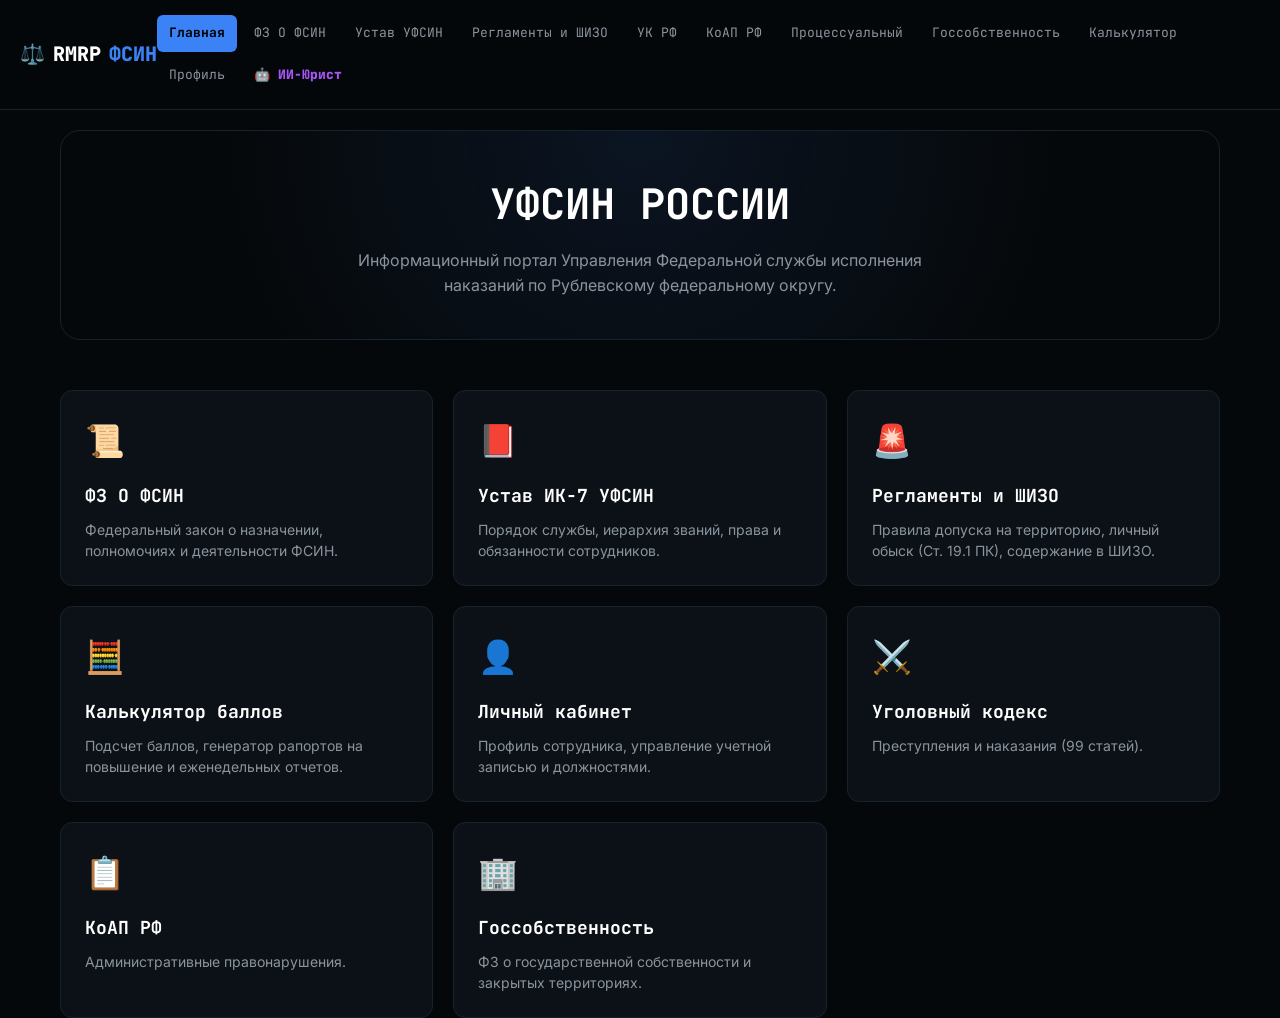
==== commit 290fb1c2: "Update index.html" ====
--- a/index.html
+++ b/index.html
@@ -3,6 +3,7 @@
 <head>
 <meta charset="UTF-8">
 <meta name="viewport" content="width=device-width, initial-scale=1.0">
+<meta name="theme-color" content="#05080a">
 <title>RMRP | УФСИН РФ</title>
 <link rel="icon" href="data:image/svg+xml,<svg xmlns='http://www.w3.org/2000/svg' viewBox='0 0 100 100'><text y='.9em' font-size='90'>⚖️</text></svg>">
 <link href="https://fonts.googleapis.com/css2?family=Inter:wght@400;600;800&family=JetBrains+Mono:wght@400;700&display=swap" rel="stylesheet">
@@ -28,11 +29,13 @@
   <a href="index.html" class="logo"><span>⚖️</span> RMRP <span>ФСИН</span></a>
   <nav>
     <a href="index.html" class="active">Главная</a>
+    <a href="fz-fsin.html">ФЗ О ФСИН</a>
     <a href="federation-charter.html">Устав УФСИН</a>
     <a href="federation-rules.html">Регламенты и ШИЗО</a>
     <a href="uk.html">УК РФ</a>
     <a href="koap.html">КоАП РФ</a>
     <a href="process.html">Процессуальный</a>
+    <a href="property.html">Госсобственность</a>
     <a href="audit.html">Калькулятор</a>
     <a href="profile.html">Профиль</a>
     <a href="#" id="aiBtn">🤖 ИИ-Юрист</a>
@@ -46,7 +49,7 @@
     <span style="font-size:10px; color:#8b949e;">СПРАВКА</span>
   </div>
   <div class="ai-chat-body" id="aiChatBody">
-    <div class="ai-msg bot">Приветствую. Спроси меня о статье (напр: "срок за кражу").</div>
+    <div class="ai-msg bot">Приветствую. Спроси меня о статье (напр: "срок за кражу", "Кремль" или "19.1").</div>
   </div>
   <div class="ai-chat-input-wrap">
     <input type="text" class="ai-chat-input" id="aiChatInput" placeholder="Введите вопрос..." onkeypress="if(event.key==='Enter')window.sendAI()">
@@ -61,6 +64,11 @@
   </div>
 
   <div class="grid">
+    <a href="fz-fsin.html" class="card">
+      <div class="card-icon">📜</div>
+      <div class="card-title">ФЗ О ФСИН</div>
+      <div class="card-desc">Федеральный закон о назначении, полномочиях и деятельности ФСИН.</div>
+    </a>
     <a href="federation-charter.html" class="card">
       <div class="card-icon">📕</div>
       <div class="card-title">Устав ИК-7 УФСИН</div>
@@ -91,6 +99,11 @@
       <div class="card-title">КоАП РФ</div>
       <div class="card-desc">Административные правонарушения.</div>
     </a>
+    <a href="property.html" class="card">
+      <div class="card-icon">🏢</div>
+      <div class="card-title">Госсобственность</div>
+      <div class="card-desc">ФЗ о государственной собственности и закрытых территориях.</div>
+    </a>
   </div>
 </div>
 
